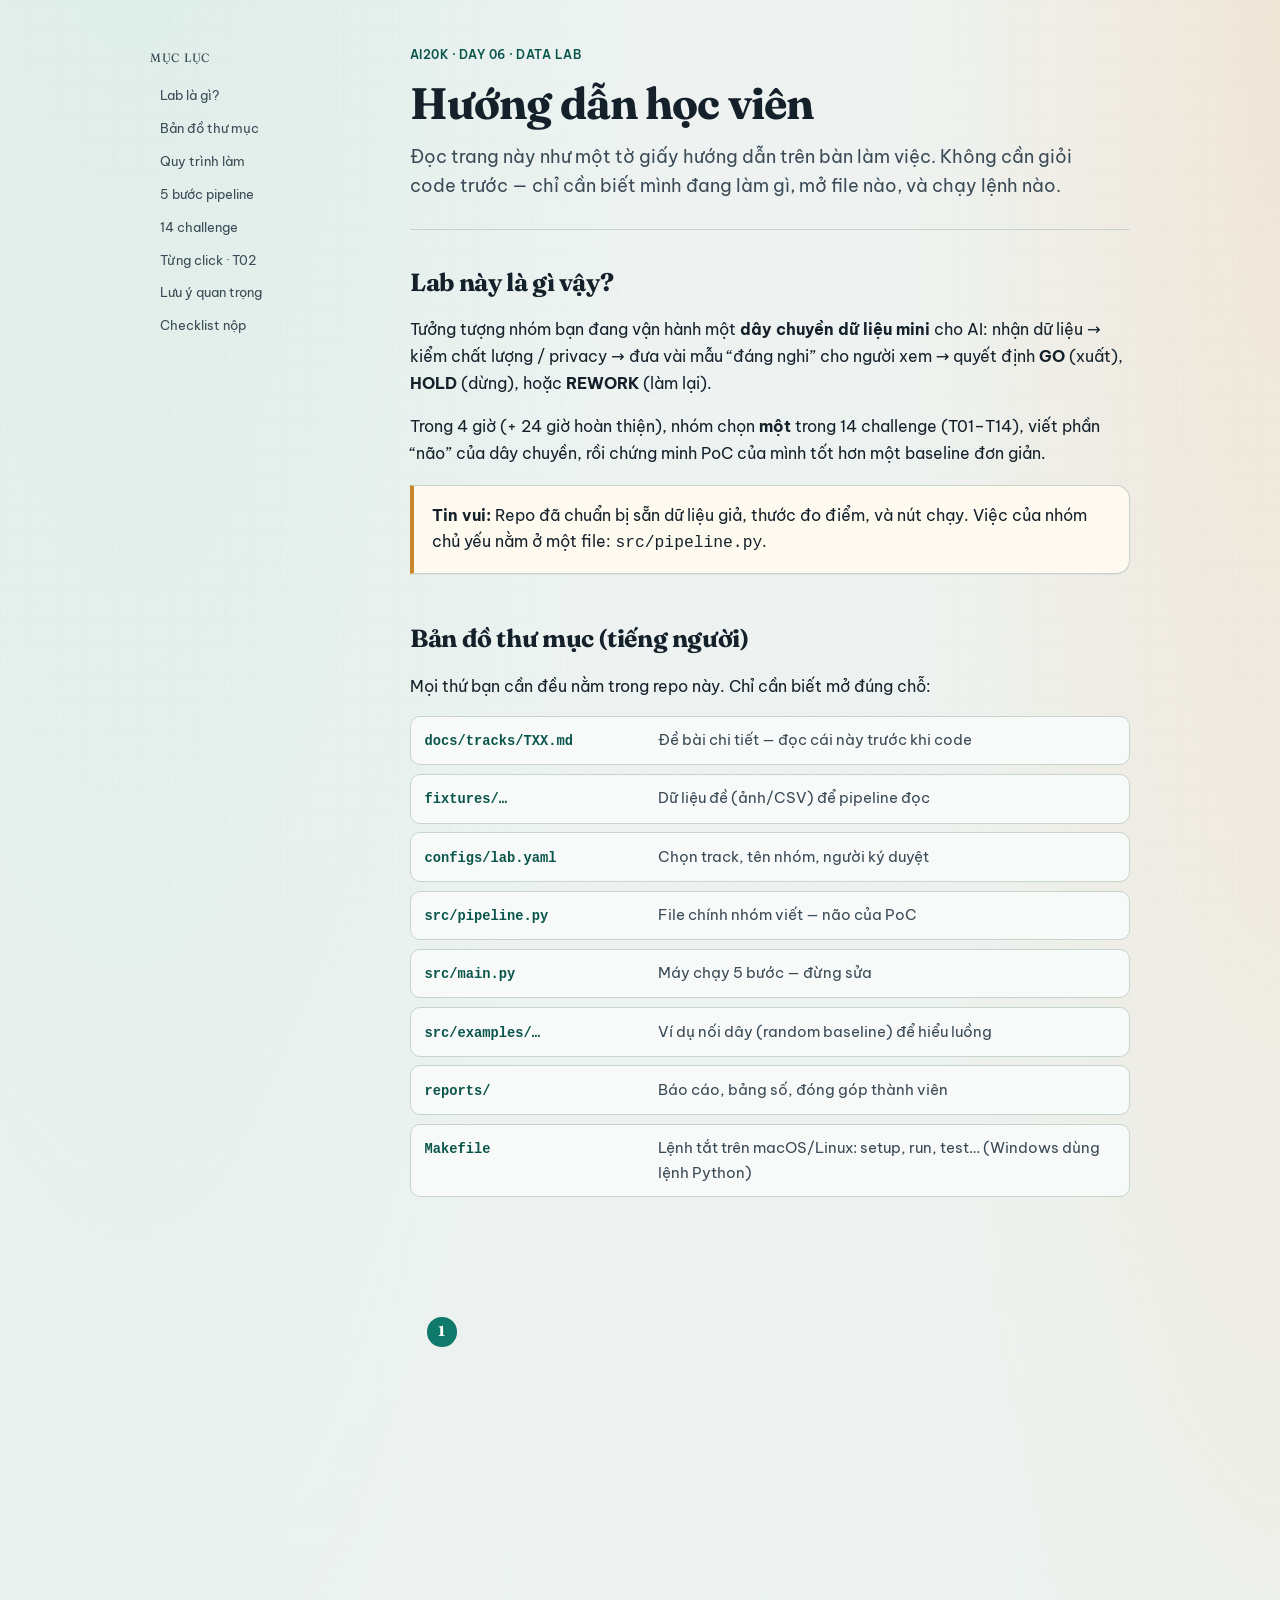
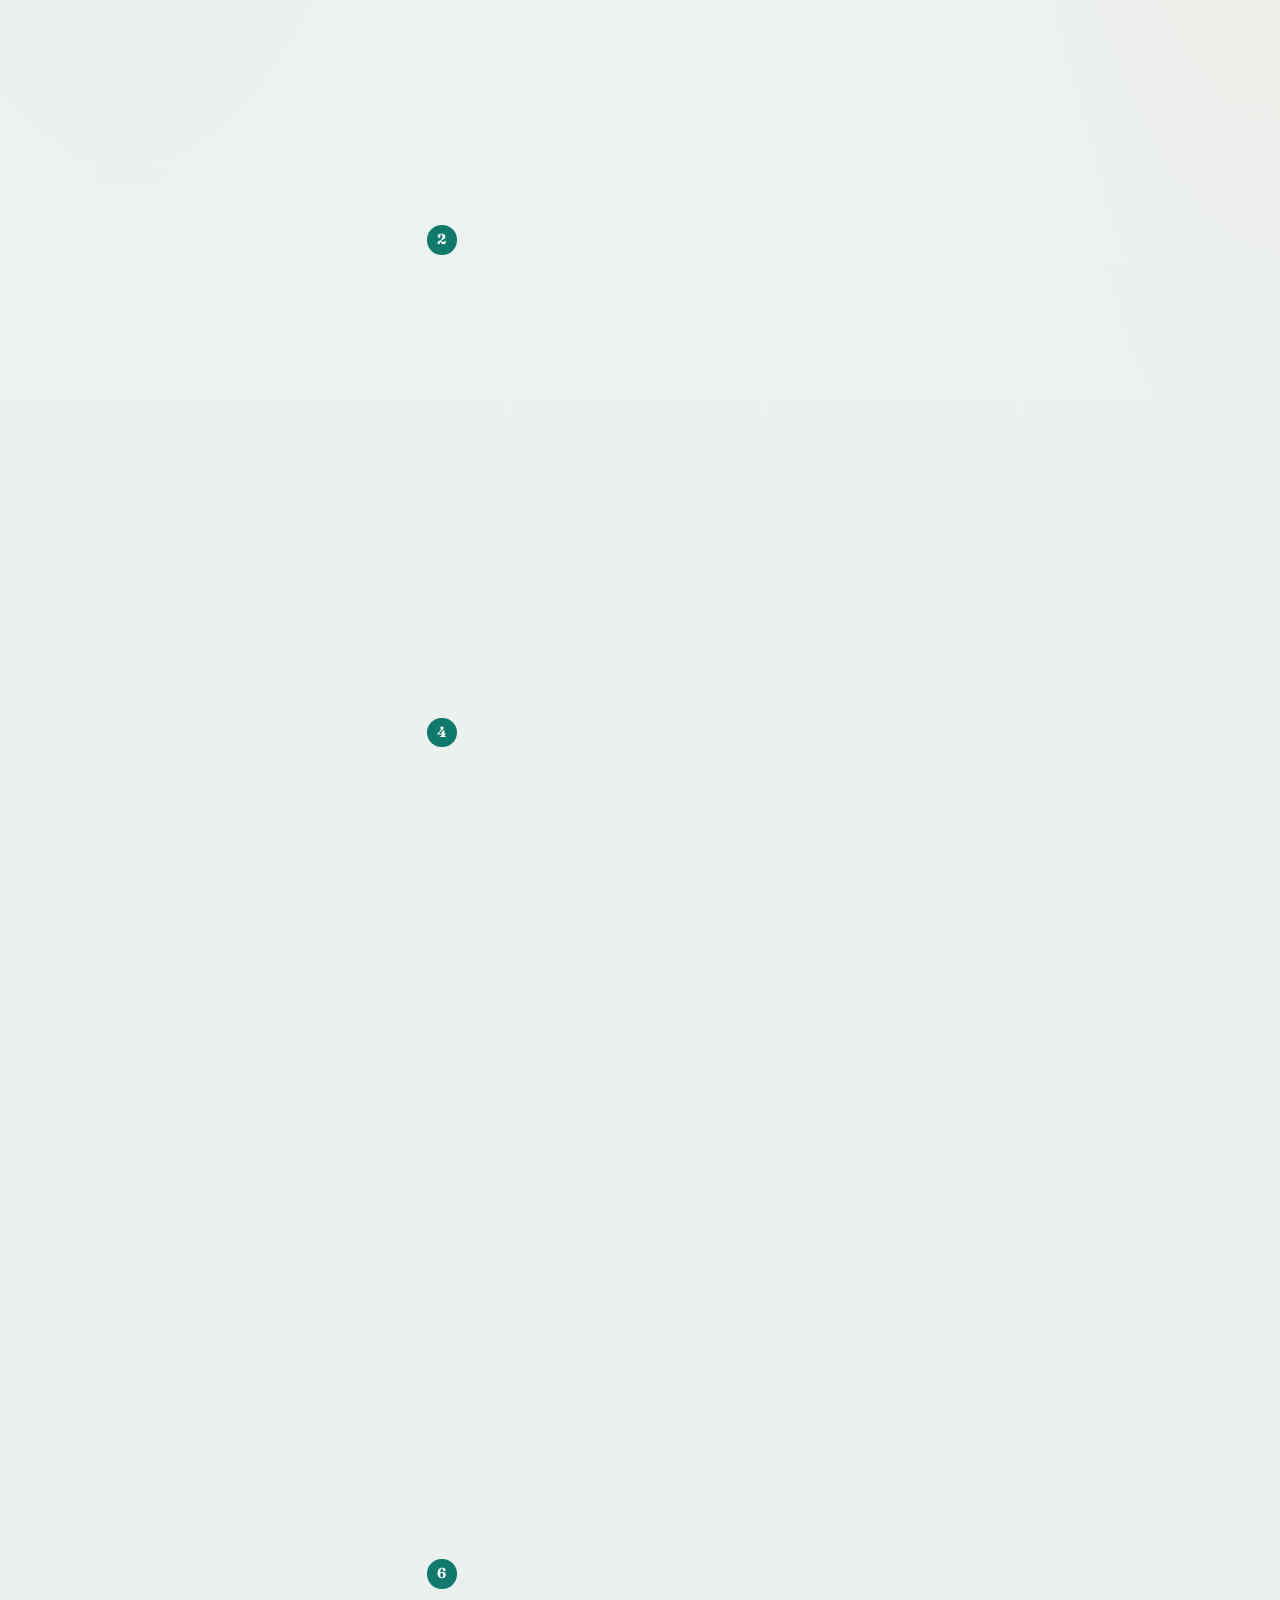
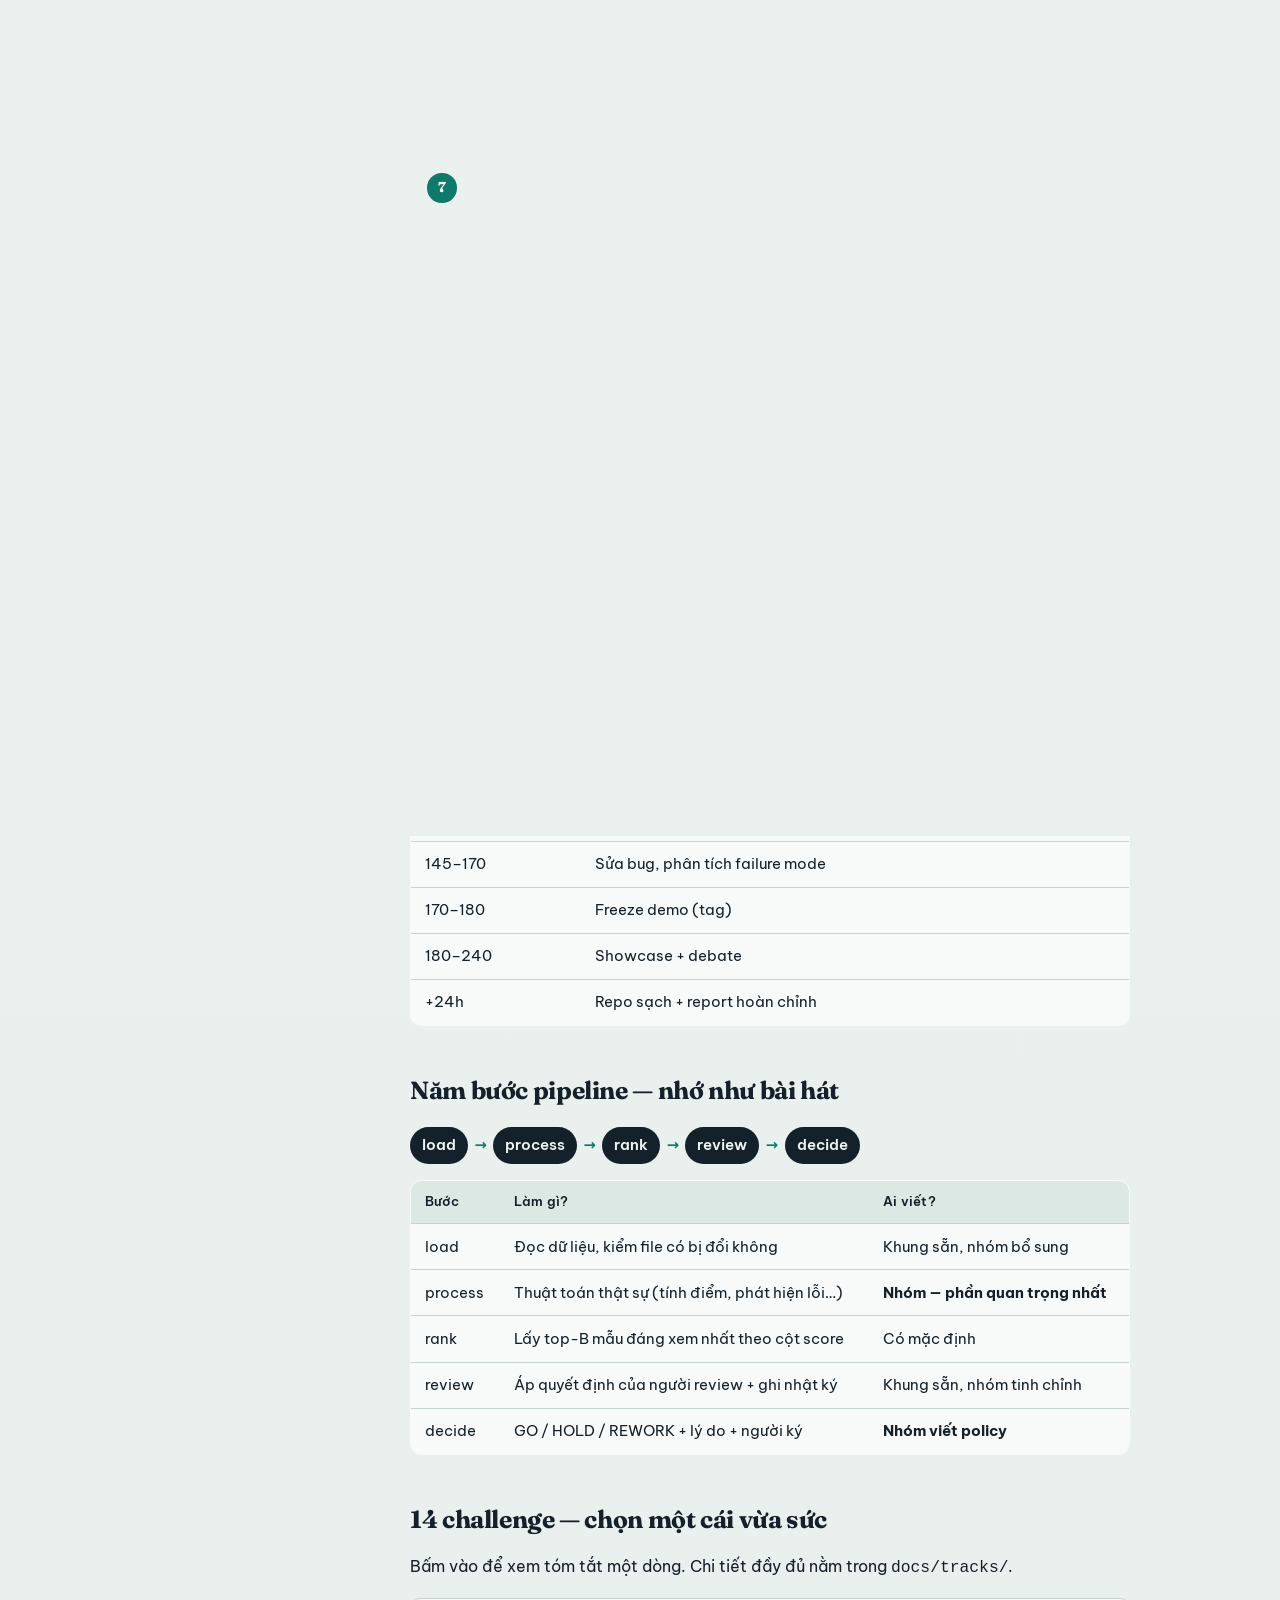
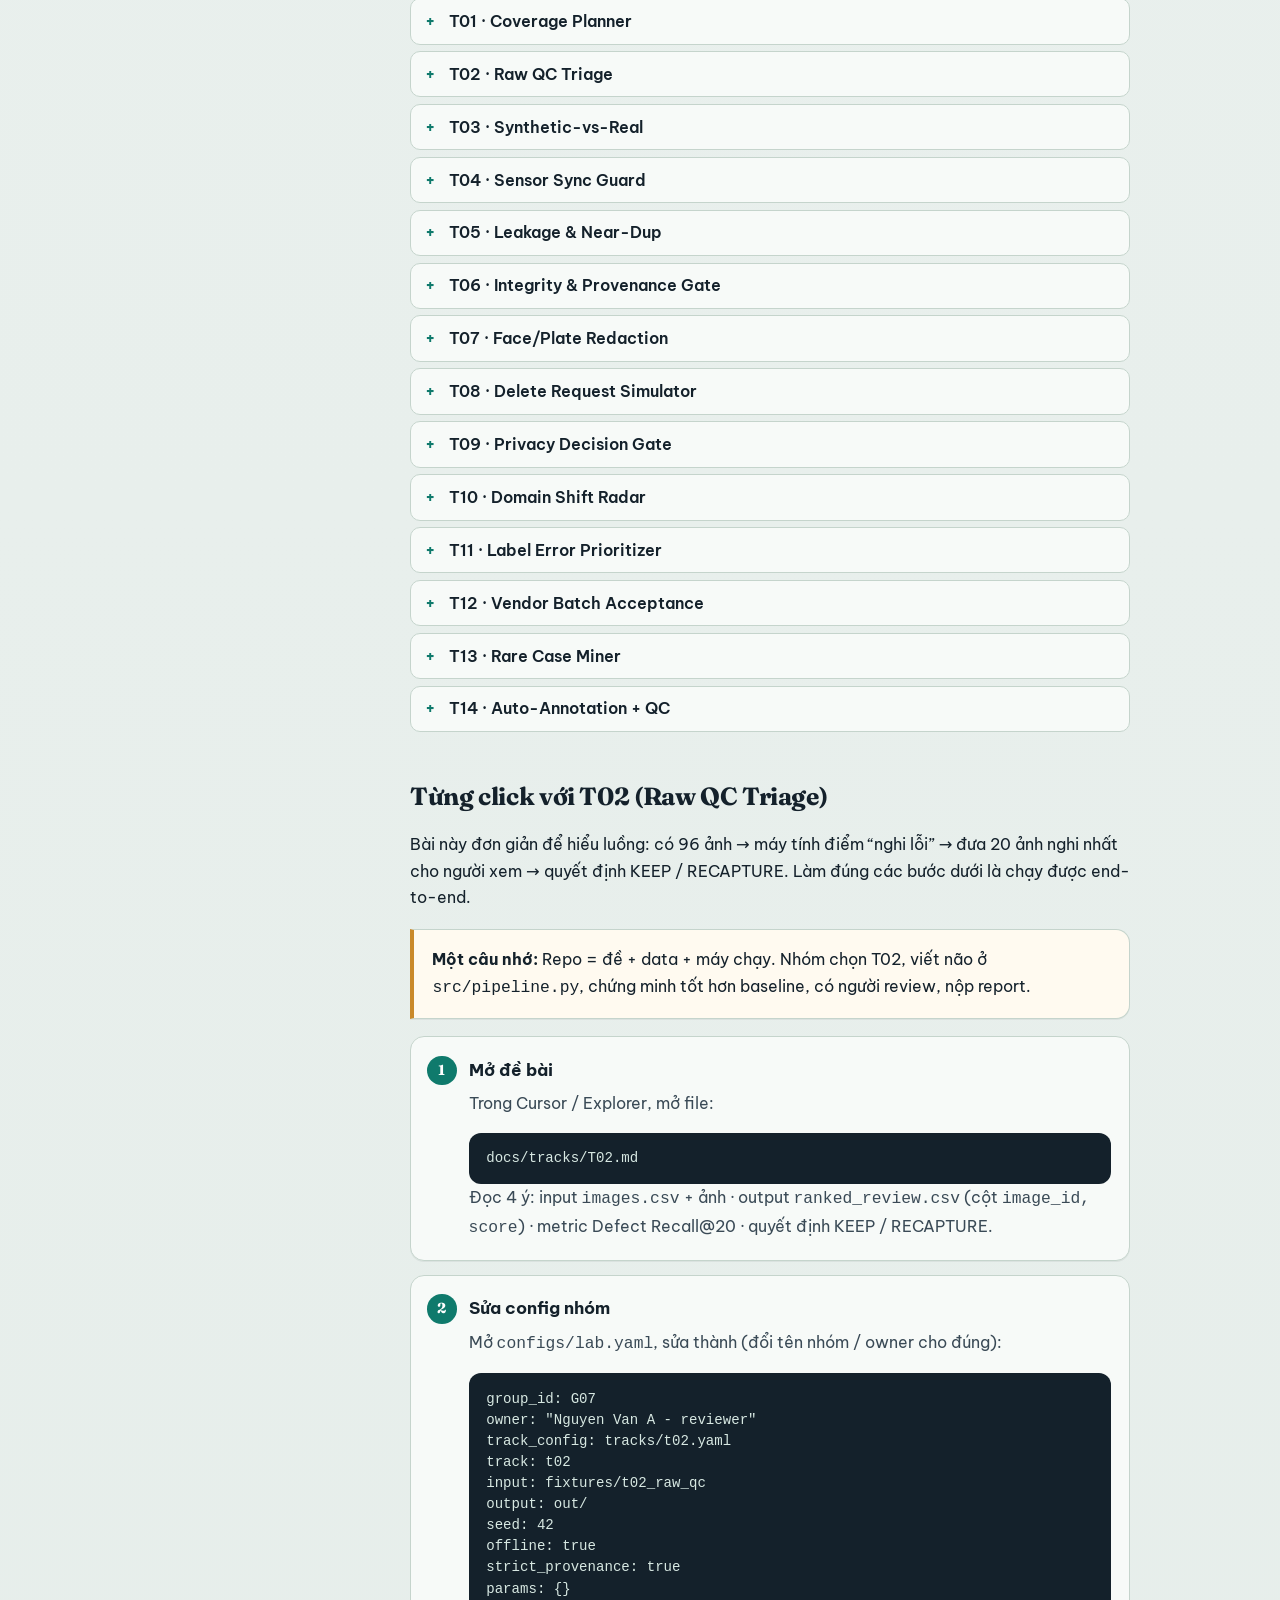
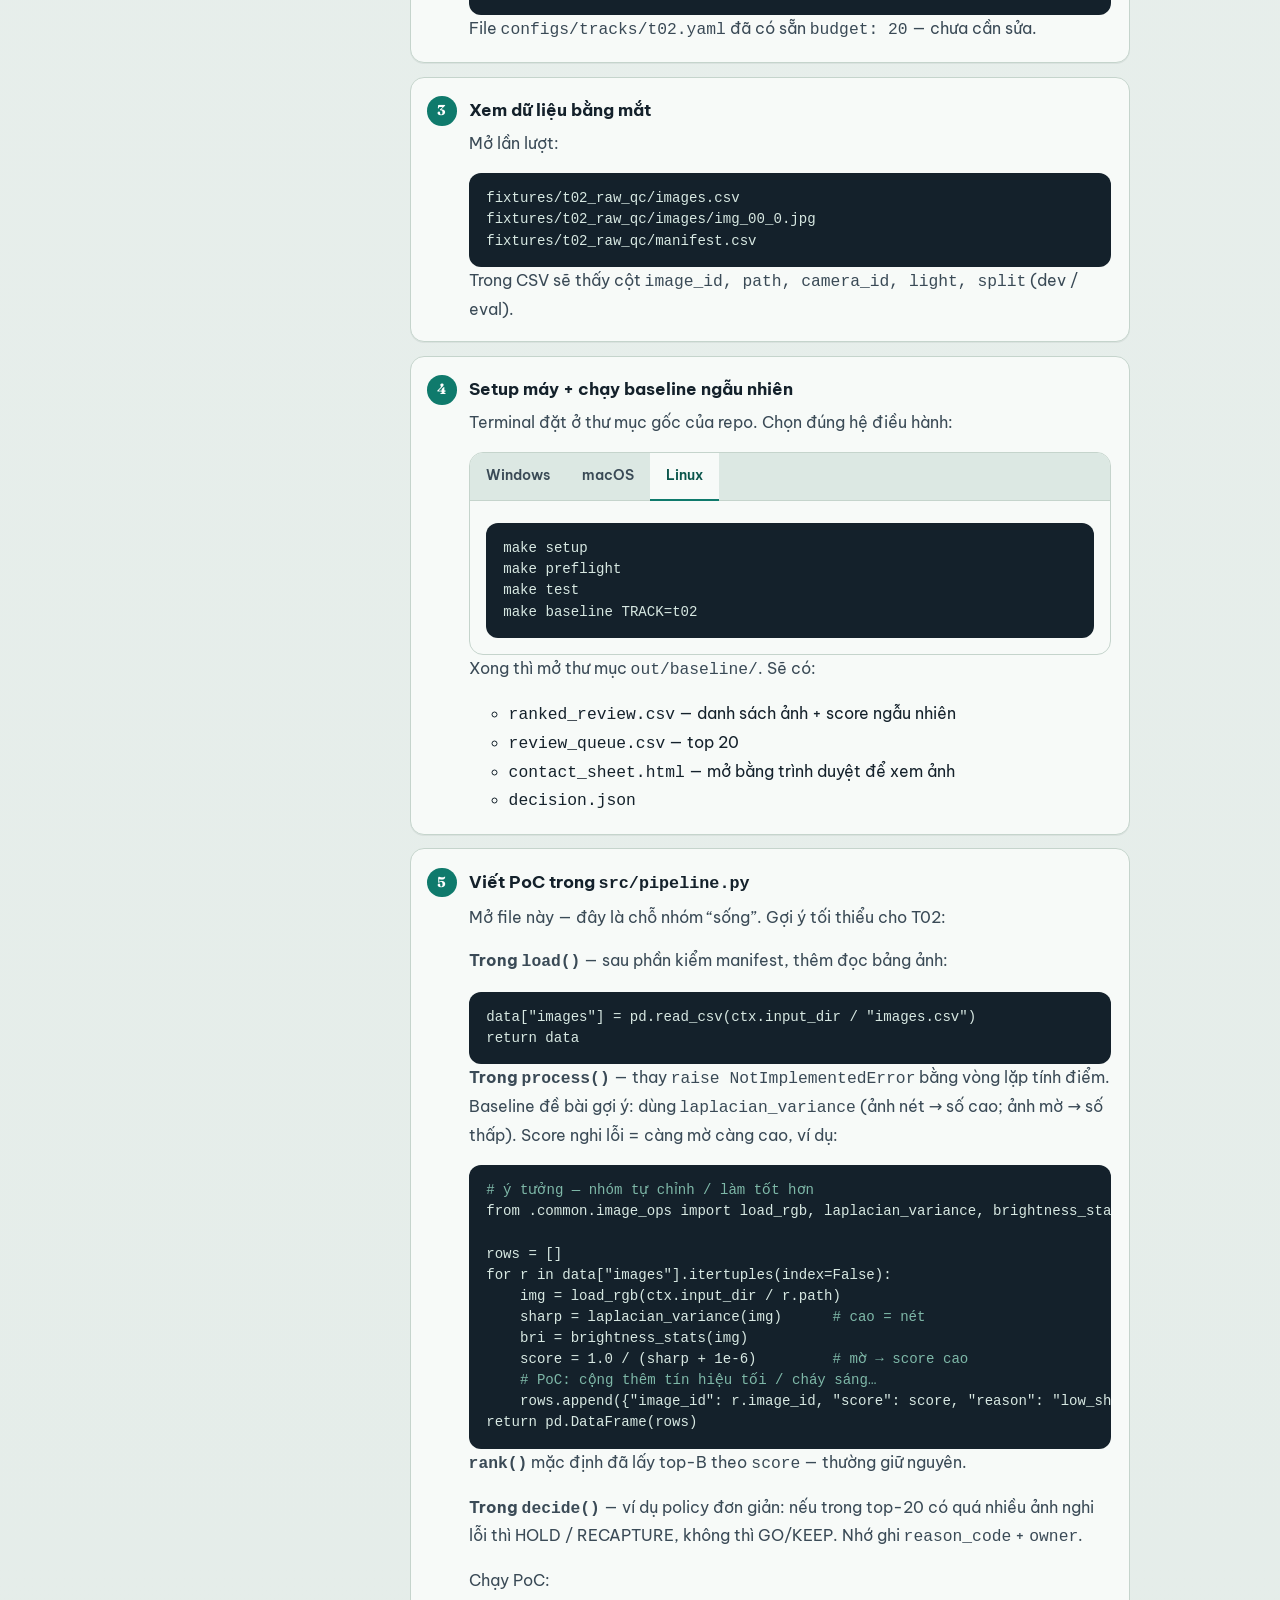
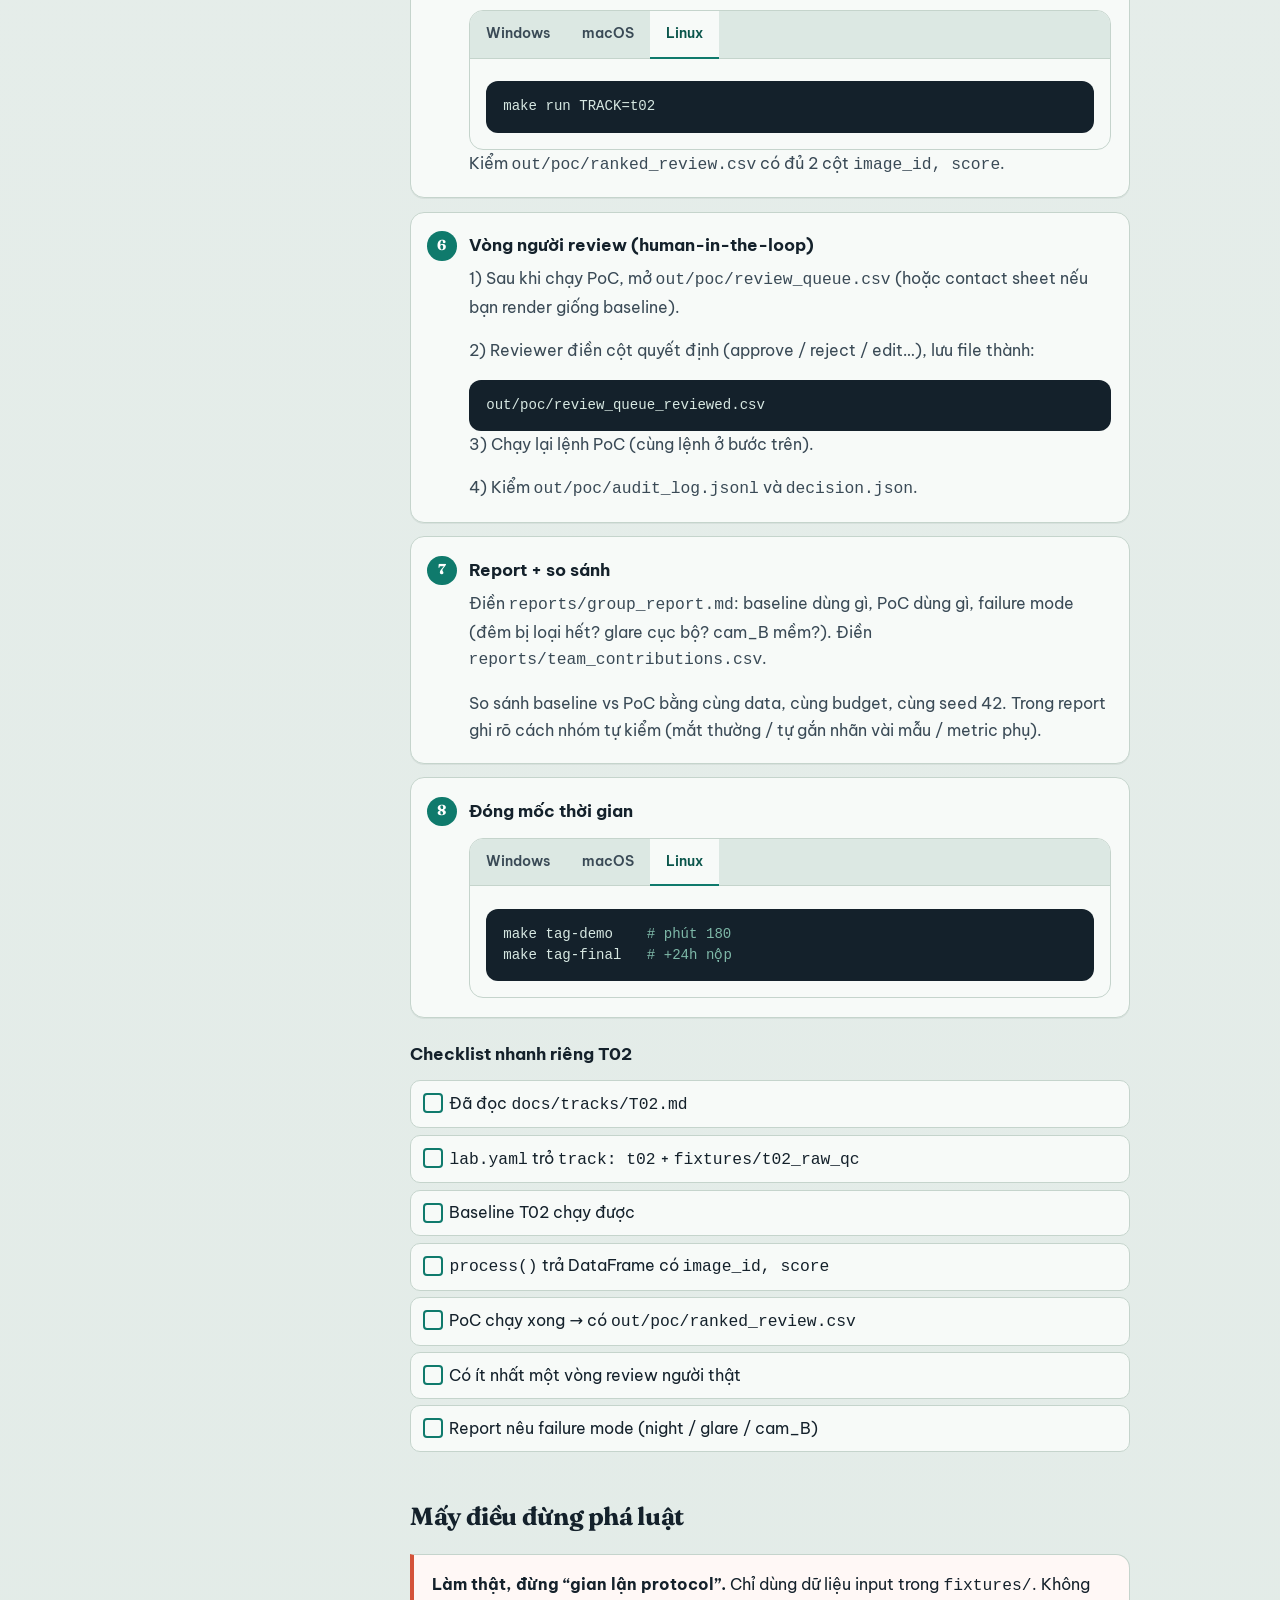
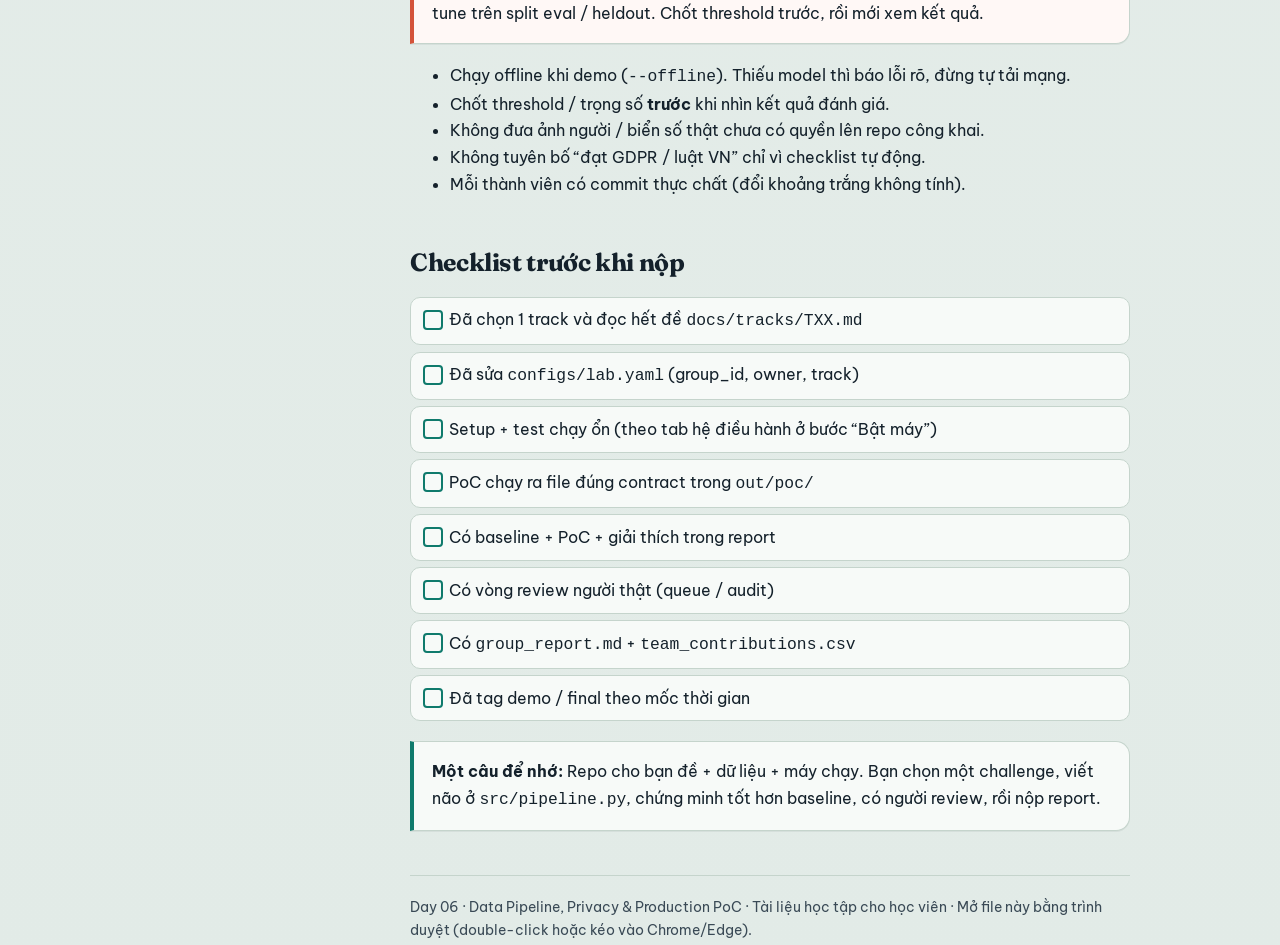
==== HUONG_DAN_HOC_VIEN.html @ 90630f71 "chore: initialize project workflow and documentation" ====
<!DOCTYPE html>
<html lang="vi">
<head>
  <meta charset="UTF-8" />
  <meta name="viewport" content="width=device-width, initial-scale=1" />
  <title>Day 06 · Hướng dẫn học viên — Data Lab</title>
  <link rel="preconnect" href="https://fonts.googleapis.com" />
  <link rel="preconnect" href="https://fonts.gstatic.com" crossorigin />
  <link href="https://fonts.googleapis.com/css2?family=Be+Vietnam+Pro:ital,wght@0,400;0,500;0,600;0,700;1,400&family=Fraunces:opsz,wght@9..144,500;9..144,700&display=swap" rel="stylesheet" />
  <style>
    :root {
      --ink: #14212b;
      --ink-soft: #3a4a56;
      --paper: #eef3f1;
      --paper-2: #e2ebe7;
      --panel: #f7faf8;
      --line: #c5d4cc;
      --teal: #0f7a6c;
      --teal-deep: #0a554b;
      --coral: #d4533a;
      --amber: #c9892a;
      --ok: #1f7a4c;
      --warn: #9a5b12;
      --shadow: 0 1px 0 rgba(20, 33, 43, 0.06);
      --radius: 14px;
      --max: 720px;
      --side: 220px;
    }

    * { box-sizing: border-box; }
    html { scroll-behavior: smooth; }
    body {
      margin: 0;
      color: var(--ink);
      background:
        radial-gradient(ellipse 80% 50% at 10% -10%, #d8ebe4 0%, transparent 55%),
        radial-gradient(ellipse 60% 40% at 100% 0%, #f0e6d8 0%, transparent 50%),
        linear-gradient(180deg, var(--paper) 0%, var(--paper-2) 100%);
      font-family: "Be Vietnam Pro", system-ui, sans-serif;
      font-size: 1.02rem;
      line-height: 1.65;
      min-height: 100vh;
    }

    body::before {
      content: "";
      position: fixed;
      inset: 0;
      pointer-events: none;
      opacity: 0.35;
      background-image:
        linear-gradient(rgba(20, 33, 43, 0.03) 1px, transparent 1px),
        linear-gradient(90deg, rgba(20, 33, 43, 0.03) 1px, transparent 1px);
      background-size: 28px 28px;
      z-index: 0;
    }

    .wrap {
      position: relative;
      z-index: 1;
      display: grid;
      grid-template-columns: var(--side) minmax(0, var(--max));
      gap: 2.5rem;
      max-width: 1100px;
      margin: 0 auto;
      padding: 2rem 1.25rem 4rem;
      justify-content: center;
    }

    nav.toc {
      position: sticky;
      top: 1.25rem;
      align-self: start;
      padding: 1rem 0;
      font-size: 0.82rem;
    }
    nav.toc .label {
      font-family: Fraunces, Georgia, serif;
      font-size: 0.75rem;
      letter-spacing: 0.06em;
      text-transform: uppercase;
      color: var(--ink-soft);
      margin-bottom: 0.75rem;
    }
    nav.toc a {
      display: block;
      color: var(--ink-soft);
      text-decoration: none;
      padding: 0.35rem 0.5rem;
      border-left: 2px solid transparent;
      border-radius: 0 6px 6px 0;
      transition: color 0.15s, border-color 0.15s, background 0.15s;
    }
    nav.toc a:hover,
    nav.toc a:focus-visible {
      color: var(--teal-deep);
      border-left-color: var(--teal);
      background: rgba(15, 122, 108, 0.08);
      outline: none;
    }

    main { min-width: 0; }

    .hero {
      padding: 0.5rem 0 1.75rem;
      border-bottom: 1px solid var(--line);
      margin-bottom: 2rem;
      animation: rise 0.7s ease both;
    }
    .eyebrow {
      display: inline-block;
      font-size: 0.78rem;
      font-weight: 600;
      letter-spacing: 0.04em;
      text-transform: uppercase;
      color: var(--teal-deep);
      margin-bottom: 0.75rem;
    }
    h1 {
      font-family: Fraunces, Georgia, serif;
      font-weight: 700;
      font-size: clamp(2rem, 5vw, 2.75rem);
      line-height: 1.15;
      letter-spacing: -0.02em;
      margin: 0 0 0.85rem;
      color: var(--ink);
    }
    .lede {
      font-size: 1.12rem;
      color: var(--ink-soft);
      max-width: 38em;
      margin: 0;
    }

    section {
      margin-bottom: 2.75rem;
      animation: rise 0.6s ease both;
    }
    section:nth-of-type(1) { animation-delay: 0.05s; }
    section:nth-of-type(2) { animation-delay: 0.1s; }
    section:nth-of-type(3) { animation-delay: 0.15s; }
    section:nth-of-type(4) { animation-delay: 0.2s; }
    section:nth-of-type(5) { animation-delay: 0.25s; }

    h2 {
      font-family: Fraunces, Georgia, serif;
      font-size: 1.55rem;
      font-weight: 700;
      letter-spacing: -0.015em;
      margin: 0 0 0.85rem;
      scroll-margin-top: 1.25rem;
    }
    h3 {
      font-size: 1.05rem;
      font-weight: 650;
      margin: 1.4rem 0 0.5rem;
      color: var(--ink);
    }
    p { margin: 0 0 1rem; }
    p:last-child { margin-bottom: 0; }

    .callout {
      background: var(--panel);
      border: 1px solid var(--line);
      border-left: 4px solid var(--teal);
      border-radius: 0 var(--radius) var(--radius) 0;
      padding: 1rem 1.15rem;
      margin: 1.1rem 0;
      box-shadow: var(--shadow);
    }
    .callout.warn {
      border-left-color: var(--coral);
      background: #fff8f6;
    }
    .callout.tip {
      border-left-color: var(--amber);
      background: #fffaf0;
    }
    .callout strong { color: var(--ink); }

    .map {
      display: grid;
      gap: 0.55rem;
      margin: 1rem 0;
    }
    .map-row {
      display: grid;
      grid-template-columns: minmax(7.5rem, 32%) 1fr;
      gap: 0.75rem;
      align-items: baseline;
      padding: 0.65rem 0.85rem;
      background: var(--panel);
      border: 1px solid var(--line);
      border-radius: 10px;
    }
    .map-row code {
      font-family: ui-monospace, "Cascadia Code", Consolas, monospace;
      font-size: 0.86rem;
      font-weight: 600;
      color: var(--teal-deep);
      word-break: break-all;
    }
    .map-row span { color: var(--ink-soft); font-size: 0.95rem; }

    .steps { counter-reset: step; list-style: none; padding: 0; margin: 1rem 0 0; }
    .steps > li {
      position: relative;
      padding: 1.15rem 1.15rem 1.15rem 3.6rem;
      margin-bottom: 0.85rem;
      background: var(--panel);
      border: 1px solid var(--line);
      border-radius: var(--radius);
      box-shadow: var(--shadow);
    }
    .steps > li::before {
      counter-increment: step;
      content: counter(step);
      position: absolute;
      left: 1rem;
      top: 1.15rem;
      width: 1.85rem;
      height: 1.85rem;
      border-radius: 50%;
      background: var(--teal);
      color: #fff;
      font-weight: 700;
      font-size: 0.9rem;
      display: grid;
      place-items: center;
      font-family: Fraunces, Georgia, serif;
    }
    .steps h3 { margin-top: 0; margin-bottom: 0.4rem; }
    .steps p { color: var(--ink-soft); }

    .pipe {
      display: flex;
      flex-wrap: wrap;
      gap: 0.4rem;
      align-items: center;
      margin: 1rem 0;
      font-weight: 600;
      font-size: 0.92rem;
    }
    .pipe span {
      background: var(--ink);
      color: #eef3f1;
      padding: 0.4rem 0.75rem;
      border-radius: 999px;
    }
    .pipe i {
      font-style: normal;
      color: var(--teal);
      font-weight: 700;
    }

    pre, .cmd {
      font-family: ui-monospace, "Cascadia Code", Consolas, monospace;
      font-size: 0.88rem;
      background: #14212b;
      color: #d7e8e2;
      padding: 0.95rem 1.1rem;
      border-radius: 12px;
      overflow-x: auto;
      margin: 0.75rem 0 0;
      line-height: 1.5;
    }
    .cmd + .cmd { margin-top: 0.5rem; }
    .cmd .c { color: #7eb8a8; }
    .cmd .h { color: #f0c27a; }

    .os-switch {
      margin: 0.85rem 0 0;
      border: 1px solid var(--line);
      border-radius: var(--radius);
      overflow: hidden;
      background: var(--panel);
    }
    .os-tabs {
      display: flex;
      flex-wrap: wrap;
      gap: 0;
      border-bottom: 1px solid var(--line);
      background: #dce8e3;
    }
    .os-tabs button {
      appearance: none;
      border: 0;
      background: transparent;
      font: inherit;
      font-size: 0.88rem;
      font-weight: 600;
      color: var(--ink-soft);
      padding: 0.7rem 1rem;
      cursor: pointer;
      border-bottom: 2px solid transparent;
      margin-bottom: -1px;
    }
    .os-tabs button:hover,
    .os-tabs button:focus-visible {
      color: var(--teal-deep);
      outline: none;
      background: rgba(15, 122, 108, 0.08);
    }
    .os-tabs button[aria-selected="true"] {
      color: var(--teal-deep);
      border-bottom-color: var(--teal);
      background: var(--panel);
    }
    .os-panel {
      display: none;
      padding: 0.85rem 1rem 1rem;
    }
    .os-panel.is-active { display: block; }
    .os-panel > p:first-child { margin-top: 0; }
    .os-panel .cmd { margin-top: 0.55rem; }

    table {
      width: 100%;
      border-collapse: collapse;
      font-size: 0.92rem;
      margin: 0.85rem 0 1rem;
      background: var(--panel);
      border: 1px solid var(--line);
      border-radius: 12px;
      overflow: hidden;
    }
    th, td {
      text-align: left;
      padding: 0.65rem 0.85rem;
      border-bottom: 1px solid var(--line);
      vertical-align: top;
    }
    th {
      background: #dce8e3;
      font-weight: 600;
      font-size: 0.82rem;
      letter-spacing: 0.02em;
    }
    tr:last-child td { border-bottom: none; }

    .tracks {
      display: grid;
      gap: 0.4rem;
      margin-top: 0.75rem;
    }
    details {
      background: var(--panel);
      border: 1px solid var(--line);
      border-radius: 10px;
      padding: 0.55rem 0.9rem;
    }
    details summary {
      cursor: pointer;
      font-weight: 600;
      list-style: none;
      display: flex;
      gap: 0.5rem;
      align-items: baseline;
    }
    details summary::-webkit-details-marker { display: none; }
    details summary::before {
      content: "+";
      color: var(--teal);
      font-weight: 700;
      width: 1rem;
    }
    details[open] summary::before { content: "–"; }
    details p {
      margin: 0.5rem 0 0.25rem;
      font-size: 0.92rem;
      color: var(--ink-soft);
    }

    .checklist {
      list-style: none;
      padding: 0;
      margin: 0.75rem 0 0;
    }
    .checklist li {
      position: relative;
      padding: 0.55rem 0.55rem 0.55rem 2.4rem;
      margin-bottom: 0.4rem;
      background: var(--panel);
      border: 1px solid var(--line);
      border-radius: 10px;
    }
    .checklist li::before {
      content: "";
      position: absolute;
      left: 0.75rem;
      top: 0.75rem;
      width: 1rem;
      height: 1rem;
      border: 2px solid var(--teal);
      border-radius: 4px;
    }

    .who {
      display: grid;
      grid-template-columns: 1fr 1fr;
      gap: 0.75rem;
      margin: 1rem 0;
    }
    .who div {
      padding: 1rem;
      border-radius: var(--radius);
      border: 1px solid var(--line);
      background: var(--panel);
    }
    .who h3 { margin: 0 0 0.4rem; font-size: 1rem; }
    .who .stu { border-top: 3px solid var(--teal); }
    .who .tea { border-top: 3px solid var(--coral); }
    .who ul { margin: 0.4rem 0 0; padding-left: 1.1rem; color: var(--ink-soft); font-size: 0.92rem; }

    footer {
      margin-top: 2rem;
      padding-top: 1.25rem;
      border-top: 1px solid var(--line);
      font-size: 0.88rem;
      color: var(--ink-soft);
    }

    @keyframes rise {
      from { opacity: 0; transform: translateY(10px); }
      to { opacity: 1; transform: none; }
    }

    @media (max-width: 860px) {
      .wrap {
        grid-template-columns: 1fr;
        gap: 0;
        padding-top: 1rem;
      }
      nav.toc {
        position: relative;
        top: 0;
        display: flex;
        flex-wrap: wrap;
        gap: 0.25rem 0.75rem;
        margin-bottom: 1.25rem;
        padding: 0.75rem 0;
        border-bottom: 1px solid var(--line);
      }
      nav.toc .label { width: 100%; margin-bottom: 0.25rem; }
      nav.toc a {
        border-left: none;
        padding: 0.25rem 0;
        white-space: nowrap;
      }
      .map-row { grid-template-columns: 1fr; gap: 0.2rem; }
      .who { grid-template-columns: 1fr; }
      .steps > li { padding-left: 3.4rem; }
    }

    @media (prefers-reduced-motion: reduce) {
      html { scroll-behavior: auto; }
      .hero, section { animation: none; }
    }
  </style>
</head>
<body>
  <div class="wrap">
    <nav class="toc" aria-label="Mục lục">
      <div class="label">Mục lục</div>
      <a href="#lab-la-gi">Lab là gì?</a>
      <a href="#ban-do">Bản đồ thư mục</a>
      <a href="#quy-trinh">Quy trình làm</a>
      <a href="#pipeline">5 bước pipeline</a>
      <a href="#tracks">14 challenge</a>
      <a href="#t02">Từng click · T02</a>
      <a href="#luu-y">Lưu ý quan trọng</a>
      <a href="#checklist">Checklist nộp</a>
    </nav>

    <main>
      <header class="hero">
        <div class="eyebrow">AI20K · Day 06 · Data Lab</div>
        <h1>Hướng dẫn học viên</h1>
        <p class="lede">
          Đọc trang này như một tờ giấy hướng dẫn trên bàn làm việc.
          Không cần giỏi code trước — chỉ cần biết mình đang làm gì, mở file nào, và chạy lệnh nào.
        </p>
      </header>

      <section id="lab-la-gi">
        <h2>Lab này là gì vậy?</h2>
        <p>
          Tưởng tượng nhóm bạn đang vận hành một <strong>dây chuyền dữ liệu mini</strong> cho AI:
          nhận dữ liệu → kiểm chất lượng / privacy → đưa vài mẫu “đáng nghi” cho người xem → quyết định
          <strong>GO</strong> (xuất), <strong>HOLD</strong> (dừng), hoặc <strong>REWORK</strong> (làm lại).
        </p>
        <p>
          Trong 4 giờ (+ 24 giờ hoàn thiện), nhóm chọn <strong>một</strong> trong 14 challenge (T01–T14),
          viết phần “não” của dây chuyền, rồi chứng minh PoC của mình tốt hơn một baseline đơn giản.
        </p>
        <div class="callout tip">
          <strong>Tin vui:</strong> Repo đã chuẩn bị sẵn dữ liệu giả, thước đo điểm, và nút chạy.
          Việc của nhóm chủ yếu nằm ở một file: <code>src/pipeline.py</code>.
        </div>
      </section>

      <section id="ban-do">
        <h2>Bản đồ thư mục (tiếng người)</h2>
        <p>Mọi thứ bạn cần đều nằm trong repo này. Chỉ cần biết mở đúng chỗ:</p>
        <div class="map">
          <div class="map-row"><code>docs/tracks/TXX.md</code><span>Đề bài chi tiết — đọc cái này trước khi code</span></div>
          <div class="map-row"><code>fixtures/…</code><span>Dữ liệu đề (ảnh/CSV) để pipeline đọc</span></div>
          <div class="map-row"><code>configs/lab.yaml</code><span>Chọn track, tên nhóm, người ký duyệt</span></div>
          <div class="map-row"><code>src/pipeline.py</code><span>File chính nhóm viết — não của PoC</span></div>
          <div class="map-row"><code>src/main.py</code><span>Máy chạy 5 bước — đừng sửa</span></div>
          <div class="map-row"><code>src/examples/…</code><span>Ví dụ nối dây (random baseline) để hiểu luồng</span></div>
          <div class="map-row"><code>reports/</code><span>Báo cáo, bảng số, đóng góp thành viên</span></div>
          <div class="map-row"><code>Makefile</code><span>Lệnh tắt trên macOS/Linux: setup, run, test… (Windows dùng lệnh Python)</span></div>
        </div>
      </section>

      <section id="quy-trinh">
        <h2>Quy trình làm bài — làm lần lượt</h2>
        <ol class="steps">
          <li>
            <h3>Bật máy (≈ 5 phút)</h3>
            <p>Mở terminal trong thư mục gốc của repo. Chọn đúng hệ điều hành:</p>
            <div class="os-switch" data-os-switch>
              <div class="os-tabs" role="tablist" aria-label="Hệ điều hành">
                <button type="button" role="tab" aria-selected="true" data-os="windows">Windows</button>
                <button type="button" role="tab" aria-selected="false" data-os="mac">macOS</button>
                <button type="button" role="tab" aria-selected="false" data-os="linux">Linux</button>
              </div>
              <div class="os-panel is-active" role="tabpanel" data-os-panel="windows">
                <p>PowerShell thường <strong>không có</strong> <code>make</code> — dùng Python trực tiếp (cần lệnh <code>python</code> chạy được):</p>
                <pre class="cmd"><span class="c"># tạo môi trường + cài thư viện</span>
python -m venv .venv
.\.venv\Scripts\python.exe -m pip install --upgrade pip
.\.venv\Scripts\python.exe -m pip install -r requirements.txt

<span class="c"># kiểm tra máy sẵn sàng</span>
.\.venv\Scripts\python.exe -m tools.preflight

<span class="c"># test sẵn phải 0 failed</span>
.\.venv\Scripts\python.exe -m pytest -q</pre>
              </div>
              <div class="os-panel" role="tabpanel" data-os-panel="mac" hidden>
                <p>Terminal · cần <code>make</code> (thường đi kèm Xcode CLT: <code>xcode-select --install</code>) và Python 3:</p>
                <pre class="cmd"><span class="c"># tạo môi trường + cài thư viện</span>
make setup

<span class="c"># kiểm tra máy sẵn sàng</span>
make preflight

<span class="c"># test sẵn phải 0 failed</span>
make test</pre>
              </div>
              <div class="os-panel" role="tabpanel" data-os-panel="linux" hidden>
                <p>Terminal · cần <code>make</code> + Python 3 (ví dụ Ubuntu: <code>sudo apt install make python3 python3-venv python3-pip</code>):</p>
                <pre class="cmd"><span class="c"># tạo môi trường + cài thư viện</span>
make setup

<span class="c"># kiểm tra máy sẵn sàng</span>
make preflight

<span class="c"># test sẵn phải 0 failed</span>
make test</pre>
              </div>
            </div>
            <p>Lỗi ở bước này → hỏi TA trước, chưa vội viết thuật toán.</p>
          </li>
          <li>
            <h3>Chọn challenge + sửa config</h3>
            <p>Nhóm thống nhất một track (ví dụ T02). Mở đề <code>docs/tracks/T02.md</code>, rồi sửa <code>configs/lab.yaml</code>:</p>
            <pre class="cmd">group_id: G07
owner: "Nguyen Van A - reviewer"
track: t02
track_config: tracks/t02.yaml
input: fixtures/t02_raw_qc</pre>
            <p>Trong đề, chỉ cần nắm: input là gì → output file/cột gì → metric chấm thế nào → quyết định GO/HOLD nghĩa là gì.</p>
          </li>
          <li>
            <h3>Xem dữ liệu bằng mắt</h3>
            <p>Mở <code>fixtures/&lt;track&gt;/</code>. Có <code>manifest.csv</code> (danh sách file + hash) và dữ liệu input để làm bài.</p>
          </li>
          <li>
            <h3>Chạy thử baseline để “bật đèn”</h3>
            <div class="os-switch" data-os-switch>
              <div class="os-tabs" role="tablist" aria-label="Hệ điều hành — baseline">
                <button type="button" role="tab" aria-selected="true" data-os="windows">Windows</button>
                <button type="button" role="tab" aria-selected="false" data-os="mac">macOS</button>
                <button type="button" role="tab" aria-selected="false" data-os="linux">Linux</button>
              </div>
              <div class="os-panel is-active" role="tabpanel" data-os-panel="windows">
                <pre class="cmd">.\.venv\Scripts\python.exe -m src.main --track t02 --pipeline src.examples.random_baseline --output out/baseline --run-name baseline --offline --seed 42</pre>
              </div>
              <div class="os-panel" role="tabpanel" data-os-panel="mac" hidden>
                <pre class="cmd">make baseline TRACK=t02</pre>
              </div>
              <div class="os-panel" role="tabpanel" data-os-panel="linux" hidden>
                <pre class="cmd">make baseline TRACK=t02</pre>
              </div>
            </div>
            <p>Lệnh này chạy ví dụ nối dây (không phải lời giải thật). Mục tiêu: thấy output trong <code>out/baseline/</code> và hiểu luồng chạy.</p>
            <div class="callout tip">
              <strong>Cách tự kiểm khi làm bài:</strong> mở CSV / contact sheet bằng mắt, hoặc tự gắn nhãn vài mẫu rồi so với output của nhóm.
              Điểm chính thức sẽ được chấm sau — lúc làm bài cứ tập trung chạy được pipeline và giải thích trong report.
            </div>
          </li>
          <li>
            <h3>Viết PoC trong <code>pipeline.py</code></h3>
            <p>Đây là phần chính. Viết thuật toán ở <code>process()</code>, chính sách quyết định ở <code>decide()</code>, rồi:</p>
            <div class="os-switch" data-os-switch>
              <div class="os-tabs" role="tablist" aria-label="Hệ điều hành — run">
                <button type="button" role="tab" aria-selected="true" data-os="windows">Windows</button>
                <button type="button" role="tab" aria-selected="false" data-os="mac">macOS</button>
                <button type="button" role="tab" aria-selected="false" data-os="linux">Linux</button>
              </div>
              <div class="os-panel is-active" role="tabpanel" data-os-panel="windows">
                <pre class="cmd">.\.venv\Scripts\python.exe -m src.main --config configs/lab.yaml --track t02 --output out/poc --run-name poc --offline --seed 42</pre>
              </div>
              <div class="os-panel" role="tabpanel" data-os-panel="mac" hidden>
                <pre class="cmd">make run TRACK=t02</pre>
              </div>
              <div class="os-panel" role="tabpanel" data-os-panel="linux" hidden>
                <pre class="cmd">make run TRACK=t02</pre>
              </div>
            </div>
            <p>Exit <strong>0</strong> = chạy xong · <strong>3</strong> = chưa implement <code>process()</code> · các mã lỗi khác xem thông báo trên terminal.</p>
            <p>Kết quả nằm ở <code>out/poc/</code>.</p>
          </li>
          <li>
            <h3>Cho người review vài mẫu “đáng nghi”</h3>
            <p>Sau khi chạy PoC sẽ có <code>review_queue.csv</code> (top-B). Reviewer điền quyết định (approve / reject / edit…), lưu thành <code>review_queue_reviewed.csv</code>, chạy lại lệnh PoC. Hệ thống ghi audit log.</p>
            <p>Ý tưởng đơn giản: AI đề xuất, người kiểm chỗ rủi ro cao.</p>
          </li>
          <li>
            <h3>So sánh baseline vs PoC + viết report</h3>
            <p>Chạy hai lần trong cùng điều kiện (cùng data, budget, seed 42). Điền <code>reports/group_report.md</code> và <code>reports/team_contributions.csv</code>. Mỗi người nên có ít nhất một commit thật.</p>
            <div class="os-switch" data-os-switch>
              <div class="os-tabs" role="tablist" aria-label="Hệ điều hành — tag">
                <button type="button" role="tab" aria-selected="true" data-os="windows">Windows</button>
                <button type="button" role="tab" aria-selected="false" data-os="mac">macOS</button>
                <button type="button" role="tab" aria-selected="false" data-os="linux">Linux</button>
              </div>
              <div class="os-panel is-active" role="tabpanel" data-os-panel="windows">
                <pre class="cmd"><span class="c"># phút 180 — đóng băng demo</span>
git tag -a demo-180m -m "Demo freeze at minute 180"

<span class="c"># +24h — nộp cuối</span>
git tag -a final-24h -m "Final submission"</pre>
              </div>
              <div class="os-panel" role="tabpanel" data-os-panel="mac" hidden>
                <pre class="cmd"><span class="c"># phút 180 — đóng băng demo</span>
make tag-demo

<span class="c"># +24h — nộp cuối</span>
make tag-final</pre>
              </div>
              <div class="os-panel" role="tabpanel" data-os-panel="linux" hidden>
                <pre class="cmd"><span class="c"># phút 180 — đóng băng demo</span>
make tag-demo

<span class="c"># +24h — nộp cuối</span>
make tag-final</pre>
              </div>
            </div>
          </li>
        </ol>

        <h3>Timeline gợi ý (240 phút)</h3>
        <table>
          <thead>
            <tr><th>Phút</th><th>Việc nên làm</th></tr>
          </thead>
          <tbody>
            <tr><td>0–10</td><td>Chọn track, sửa lab.yaml, commit đầu</td></tr>
            <tr><td>10–30</td><td>Đọc đề, chốt metric trong report</td></tr>
            <tr><td>30–50</td><td>Baseline chạy được + vài case lỗi</td></tr>
            <tr><td>50–145</td><td>Viết process + review + decide</td></tr>
            <tr><td>145–170</td><td>Sửa bug, phân tích failure mode</td></tr>
            <tr><td>170–180</td><td>Freeze demo (tag)</td></tr>
            <tr><td>180–240</td><td>Showcase + debate</td></tr>
            <tr><td>+24h</td><td>Repo sạch + report hoàn chỉnh</td></tr>
          </tbody>
        </table>
      </section>

      <section id="pipeline">
        <h2>Năm bước pipeline — nhớ như bài hát</h2>
        <div class="pipe" aria-label="Luồng pipeline">
          <span>load</span><i>→</i>
          <span>process</span><i>→</i>
          <span>rank</span><i>→</i>
          <span>review</span><i>→</i>
          <span>decide</span>
        </div>
        <table>
          <thead>
            <tr><th>Bước</th><th>Làm gì?</th><th>Ai viết?</th></tr>
          </thead>
          <tbody>
            <tr><td>load</td><td>Đọc dữ liệu, kiểm file có bị đổi không</td><td>Khung sẵn, nhóm bổ sung</td></tr>
            <tr><td>process</td><td>Thuật toán thật sự (tính điểm, phát hiện lỗi…)</td><td><strong>Nhóm — phần quan trọng nhất</strong></td></tr>
            <tr><td>rank</td><td>Lấy top-B mẫu đáng xem nhất theo cột score</td><td>Có mặc định</td></tr>
            <tr><td>review</td><td>Áp quyết định của người review + ghi nhật ký</td><td>Khung sẵn, nhóm tinh chỉnh</td></tr>
            <tr><td>decide</td><td>GO / HOLD / REWORK + lý do + người ký</td><td><strong>Nhóm viết policy</strong></td></tr>
          </tbody>
        </table>
      </section>

      <section id="tracks">
        <h2>14 challenge — chọn một cái vừa sức</h2>
        <p>Bấm vào để xem tóm tắt một dòng. Chi tiết đầy đủ nằm trong <code>docs/tracks/</code>.</p>
        <div class="tracks">
          <details><summary>T01 · Coverage Planner</summary><p>Chọn clip để phủ đủ các ô coverage mục tiêu.</p></details>
          <details><summary>T02 · Raw QC Triage</summary><p>Xếp hạng ảnh nghi lỗi (mờ, lóa, tối…) để người review tìm được nhiều lỗi nhất.</p></details>
          <details><summary>T03 · Synthetic-vs-Real</summary><p>Kiểm transform dữ liệu synthetic so với thật.</p></details>
          <details><summary>T04 · Sensor Sync Guard</summary><p>Ghép cặp sensor đúng thời gian (trong ngưỡng ms).</p></details>
          <details><summary>T05 · Leakage &amp; Near-Dup</summary><p>Tìm ảnh gần trùng / rò rỉ giữa các split.</p></details>
          <details><summary>T06 · Integrity &amp; Provenance Gate</summary><p>Cổng xuất bản: phát hiện lỗi “âm thầm” trước khi release.</p></details>
          <details><summary>T07 · Face/Plate Redaction</summary><p>Che mặt / biển số; đừng che quá tay.</p></details>
          <details><summary>T08 · Delete Request Simulator</summary><p>Mô phỏng yêu cầu xóa dữ liệu — xóa đủ, không xóa nhầm.</p></details>
          <details><summary>T09 · Privacy Decision Gate</summary><p>Quyết định privacy GO/HOLD cho từng case nhạy cảm.</p></details>
          <details><summary>T10 · Domain Shift Radar</summary><p>Đo mức “dữ liệu lệch domain” có liên quan tới tụt hiệu năng không.</p></details>
          <details><summary>T11 · Label Error Prioritizer</summary><p>Ưu tiên mẫu nghi nhãn sai để người review sửa.</p></details>
          <details><summary>T12 · Vendor Batch Acceptance</summary><p>Nhận / từ chối batch từ vendor theo chất lượng.</p></details>
          <details><summary>T13 · Rare Case Miner</summary><p>Đào các case hiếm để tăng coverage rủi ro.</p></details>
          <details><summary>T14 · Auto-Annotation + QC</summary><p>Tự gắn nhãn + kiểm chất lượng detection.</p></details>
        </div>
      </section>

      <section id="t02">
        <h2>Từng click với T02 (Raw QC Triage)</h2>
        <p>
          Bài này đơn giản để hiểu luồng: có 96 ảnh → máy tính điểm “nghi lỗi” → đưa 20 ảnh nghi nhất cho người xem → quyết định KEEP / RECAPTURE.
          Làm đúng các bước dưới là chạy được end-to-end.
        </p>

        <div class="callout tip">
          <strong>Một câu nhớ:</strong> Repo = đề + data + máy chạy.
          Nhóm chọn T02, viết não ở <code>src/pipeline.py</code>, chứng minh tốt hơn baseline, có người review, nộp report.
        </div>

        <ol class="steps">
          <li>
            <h3>Mở đề bài</h3>
            <p>Trong Cursor / Explorer, mở file:</p>
            <pre class="cmd">docs/tracks/T02.md</pre>
            <p>Đọc 4 ý: input <code>images.csv</code> + ảnh · output <code>ranked_review.csv</code> (cột <code>image_id, score</code>) · metric Defect Recall@20 · quyết định KEEP / RECAPTURE.</p>
          </li>
          <li>
            <h3>Sửa config nhóm</h3>
            <p>Mở <code>configs/lab.yaml</code>, sửa thành (đổi tên nhóm / owner cho đúng):</p>
            <pre class="cmd">group_id: G07
owner: "Nguyen Van A - reviewer"
track_config: tracks/t02.yaml
track: t02
input: fixtures/t02_raw_qc
output: out/
seed: 42
offline: true
strict_provenance: true
params: {}</pre>
            <p>File <code>configs/tracks/t02.yaml</code> đã có sẵn <code>budget: 20</code> — chưa cần sửa.</p>
          </li>
          <li>
            <h3>Xem dữ liệu bằng mắt</h3>
            <p>Mở lần lượt:</p>
            <pre class="cmd">fixtures/t02_raw_qc/images.csv
fixtures/t02_raw_qc/images/img_00_0.jpg
fixtures/t02_raw_qc/manifest.csv</pre>
            <p>Trong CSV sẽ thấy cột <code>image_id, path, camera_id, light, split</code> (dev / eval).</p>
          </li>
          <li>
            <h3>Setup máy + chạy baseline ngẫu nhiên</h3>
            <p>Terminal đặt ở thư mục gốc của repo. Chọn đúng hệ điều hành:</p>
            <div class="os-switch" data-os-switch>
              <div class="os-tabs" role="tablist" aria-label="Hệ điều hành — setup T02">
                <button type="button" role="tab" aria-selected="true" data-os="windows">Windows</button>
                <button type="button" role="tab" aria-selected="false" data-os="mac">macOS</button>
                <button type="button" role="tab" aria-selected="false" data-os="linux">Linux</button>
              </div>
              <div class="os-panel is-active" role="tabpanel" data-os-panel="windows">
                <pre class="cmd">python -m venv .venv
.\.venv\Scripts\python.exe -m pip install --upgrade pip
.\.venv\Scripts\python.exe -m pip install -r requirements.txt
.\.venv\Scripts\python.exe -m tools.preflight
.\.venv\Scripts\python.exe -m pytest -q
.\.venv\Scripts\python.exe -m src.main --track t02 --pipeline src.examples.random_baseline --output out/baseline --run-name baseline --offline --seed 42</pre>
              </div>
              <div class="os-panel" role="tabpanel" data-os-panel="mac" hidden>
                <pre class="cmd">make setup
make preflight
make test
make baseline TRACK=t02</pre>
              </div>
              <div class="os-panel" role="tabpanel" data-os-panel="linux" hidden>
                <pre class="cmd">make setup
make preflight
make test
make baseline TRACK=t02</pre>
              </div>
            </div>
            <p>Xong thì mở thư mục <code>out/baseline/</code>. Sẽ có:</p>
            <ul>
              <li><code>ranked_review.csv</code> — danh sách ảnh + score ngẫu nhiên</li>
              <li><code>review_queue.csv</code> — top 20</li>
              <li><code>contact_sheet.html</code> — mở bằng trình duyệt để xem ảnh</li>
              <li><code>decision.json</code></li>
            </ul>
          </li>
          <li>
            <h3>Viết PoC trong <code>src/pipeline.py</code></h3>
            <p>Mở file này — đây là chỗ nhóm “sống”. Gợi ý tối thiểu cho T02:</p>
            <p><strong>Trong <code>load()</code></strong> — sau phần kiểm manifest, thêm đọc bảng ảnh:</p>
            <pre class="cmd">data["images"] = pd.read_csv(ctx.input_dir / "images.csv")
return data</pre>
            <p><strong>Trong <code>process()</code></strong> — thay <code>raise NotImplementedError</code> bằng vòng lặp tính điểm. Baseline đề bài gợi ý: dùng <code>laplacian_variance</code> (ảnh nét → số cao; ảnh mờ → số thấp). Score nghi lỗi = càng mờ càng cao, ví dụ:</p>
            <pre class="cmd"><span class="c"># ý tưởng — nhóm tự chỉnh / làm tốt hơn</span>
from .common.image_ops import load_rgb, laplacian_variance, brightness_stats

rows = []
for r in data["images"].itertuples(index=False):
    img = load_rgb(ctx.input_dir / r.path)
    sharp = laplacian_variance(img)      <span class="c"># cao = nét</span>
    bri = brightness_stats(img)
    score = 1.0 / (sharp + 1e-6)         <span class="c"># mờ → score cao</span>
    <span class="c"># PoC: cộng thêm tín hiệu tối / cháy sáng…</span>
    rows.append({"image_id": r.image_id, "score": score, "reason": "low_sharpness"})
return pd.DataFrame(rows)</pre>
            <p><strong><code>rank()</code></strong> mặc định đã lấy top-B theo <code>score</code> — thường giữ nguyên.</p>
            <p><strong>Trong <code>decide()</code></strong> — ví dụ policy đơn giản: nếu trong top-20 có quá nhiều ảnh nghi lỗi thì HOLD / RECAPTURE, không thì GO/KEEP. Nhớ ghi <code>reason_code</code> + <code>owner</code>.</p>
            <p>Chạy PoC:</p>
            <div class="os-switch" data-os-switch>
              <div class="os-tabs" role="tablist" aria-label="Hệ điều hành — run PoC">
                <button type="button" role="tab" aria-selected="true" data-os="windows">Windows</button>
                <button type="button" role="tab" aria-selected="false" data-os="mac">macOS</button>
                <button type="button" role="tab" aria-selected="false" data-os="linux">Linux</button>
              </div>
              <div class="os-panel is-active" role="tabpanel" data-os-panel="windows">
                <pre class="cmd">.\.venv\Scripts\python.exe -m src.main --config configs/lab.yaml --track t02 --output out/poc --run-name poc --offline --seed 42</pre>
              </div>
              <div class="os-panel" role="tabpanel" data-os-panel="mac" hidden>
                <pre class="cmd">make run TRACK=t02</pre>
              </div>
              <div class="os-panel" role="tabpanel" data-os-panel="linux" hidden>
                <pre class="cmd">make run TRACK=t02</pre>
              </div>
            </div>
            <p>Kiểm <code>out/poc/ranked_review.csv</code> có đủ 2 cột <code>image_id, score</code>.</p>
          </li>
          <li>
            <h3>Vòng người review (human-in-the-loop)</h3>
            <p>1) Sau khi chạy PoC, mở <code>out/poc/review_queue.csv</code> (hoặc contact sheet nếu bạn render giống baseline).</p>
            <p>2) Reviewer điền cột quyết định (approve / reject / edit…), lưu file thành:</p>
            <pre class="cmd">out/poc/review_queue_reviewed.csv</pre>
            <p>3) Chạy lại lệnh PoC (cùng lệnh ở bước trên).</p>
            <p>4) Kiểm <code>out/poc/audit_log.jsonl</code> và <code>decision.json</code>.</p>
          </li>
          <li>
            <h3>Report + so sánh</h3>
            <p>Điền <code>reports/group_report.md</code>: baseline dùng gì, PoC dùng gì, failure mode (đêm bị loại hết? glare cục bộ? cam_B mềm?). Điền <code>reports/team_contributions.csv</code>.</p>
            <p>So sánh baseline vs PoC bằng cùng data, cùng budget, cùng seed 42. Trong report ghi rõ cách nhóm tự kiểm (mắt thường / tự gắn nhãn vài mẫu / metric phụ).</p>
          </li>
          <li>
            <h3>Đóng mốc thời gian</h3>
            <div class="os-switch" data-os-switch>
              <div class="os-tabs" role="tablist" aria-label="Hệ điều hành — tag T02">
                <button type="button" role="tab" aria-selected="true" data-os="windows">Windows</button>
                <button type="button" role="tab" aria-selected="false" data-os="mac">macOS</button>
                <button type="button" role="tab" aria-selected="false" data-os="linux">Linux</button>
              </div>
              <div class="os-panel is-active" role="tabpanel" data-os-panel="windows">
                <pre class="cmd">git tag -a demo-180m -m "Demo freeze at minute 180"   <span class="c"># phút 180</span>
git tag -a final-24h -m "Final submission"             <span class="c"># +24h nộp</span></pre>
              </div>
              <div class="os-panel" role="tabpanel" data-os-panel="mac" hidden>
                <pre class="cmd">make tag-demo    <span class="c"># phút 180</span>
make tag-final   <span class="c"># +24h nộp</span></pre>
              </div>
              <div class="os-panel" role="tabpanel" data-os-panel="linux" hidden>
                <pre class="cmd">make tag-demo    <span class="c"># phút 180</span>
make tag-final   <span class="c"># +24h nộp</span></pre>
              </div>
            </div>
          </li>
        </ol>

        <h3>Checklist nhanh riêng T02</h3>
        <ul class="checklist">
          <li>Đã đọc <code>docs/tracks/T02.md</code></li>
          <li><code>lab.yaml</code> trỏ <code>track: t02</code> + <code>fixtures/t02_raw_qc</code></li>
          <li>Baseline T02 chạy được</li>
          <li><code>process()</code> trả DataFrame có <code>image_id, score</code></li>
          <li>PoC chạy xong → có <code>out/poc/ranked_review.csv</code></li>
          <li>Có ít nhất một vòng review người thật</li>
          <li>Report nêu failure mode (night / glare / cam_B)</li>
        </ul>
      </section>

      <section id="luu-y">
        <h2>Mấy điều đừng phá luật</h2>
        <div class="callout warn">
          <strong>Làm thật, đừng “gian lận protocol”.</strong>
          Chỉ dùng dữ liệu input trong <code>fixtures/</code>. Không tune trên split eval / heldout.
          Chốt threshold trước, rồi mới xem kết quả.
        </div>
        <ul>
          <li>Chạy offline khi demo (<code>--offline</code>). Thiếu model thì báo lỗi rõ, đừng tự tải mạng.</li>
          <li>Chốt threshold / trọng số <strong>trước</strong> khi nhìn kết quả đánh giá.</li>
          <li>Không đưa ảnh người / biển số thật chưa có quyền lên repo công khai.</li>
          <li>Không tuyên bố “đạt GDPR / luật VN” chỉ vì checklist tự động.</li>
          <li>Mỗi thành viên có commit thực chất (đổi khoảng trắng không tính).</li>
        </ul>
      </section>

      <section id="checklist">
        <h2>Checklist trước khi nộp</h2>
        <ul class="checklist">
          <li>Đã chọn 1 track và đọc hết đề <code>docs/tracks/TXX.md</code></li>
          <li>Đã sửa <code>configs/lab.yaml</code> (group_id, owner, track)</li>
          <li>Setup + test chạy ổn (theo tab hệ điều hành ở bước “Bật máy”)</li>
          <li>PoC chạy ra file đúng contract trong <code>out/poc/</code></li>
          <li>Có baseline + PoC + giải thích trong report</li>
          <li>Có vòng review người thật (queue / audit)</li>
          <li>Có <code>group_report.md</code> + <code>team_contributions.csv</code></li>
          <li>Đã tag demo / final theo mốc thời gian</li>
        </ul>

        <div class="callout" style="margin-top: 1.25rem;">
          <strong>Một câu để nhớ:</strong>
          Repo cho bạn đề + dữ liệu + máy chạy.
          Bạn chọn một challenge, viết não ở <code>src/pipeline.py</code>,
          chứng minh tốt hơn baseline, có người review, rồi nộp report.
        </div>
      </section>

      <footer>
        Day 06 · Data Pipeline, Privacy &amp; Production PoC · Tài liệu học tập cho học viên ·
        Mở file này bằng trình duyệt (double-click hoặc kéo vào Chrome/Edge).
      </footer>
    </main>
  </div>
  <script>
    (function () {
      var KEY = "day06-os";
      var valid = { windows: 1, mac: 1, linux: 1 };

      function detectOs() {
        var ua = (navigator.userAgent || "").toLowerCase();
        var plat = (navigator.platform || "").toLowerCase();
        if (/win/.test(plat) || /windows/.test(ua)) return "windows";
        if (/mac|iphone|ipad|ipod/.test(plat) || /mac os/.test(ua)) return "mac";
        return "linux";
      }

      function applyOs(os) {
        if (!valid[os]) os = "windows";
        try { localStorage.setItem(KEY, os); } catch (e) {}
        document.querySelectorAll("[data-os-switch]").forEach(function (box) {
          box.querySelectorAll(".os-tabs [data-os]").forEach(function (btn) {
            var on = btn.getAttribute("data-os") === os;
            btn.setAttribute("aria-selected", on ? "true" : "false");
          });
          box.querySelectorAll("[data-os-panel]").forEach(function (panel) {
            var on = panel.getAttribute("data-os-panel") === os;
            panel.classList.toggle("is-active", on);
            if (on) panel.removeAttribute("hidden");
            else panel.setAttribute("hidden", "");
          });
        });
      }

      var saved = null;
      try { saved = localStorage.getItem(KEY); } catch (e) {}
      applyOs(valid[saved] ? saved : detectOs());

      document.addEventListener("click", function (e) {
        var btn = e.target.closest(".os-tabs [data-os]");
        if (!btn) return;
        applyOs(btn.getAttribute("data-os"));
      });
    })();
  </script>
</body>
</html>
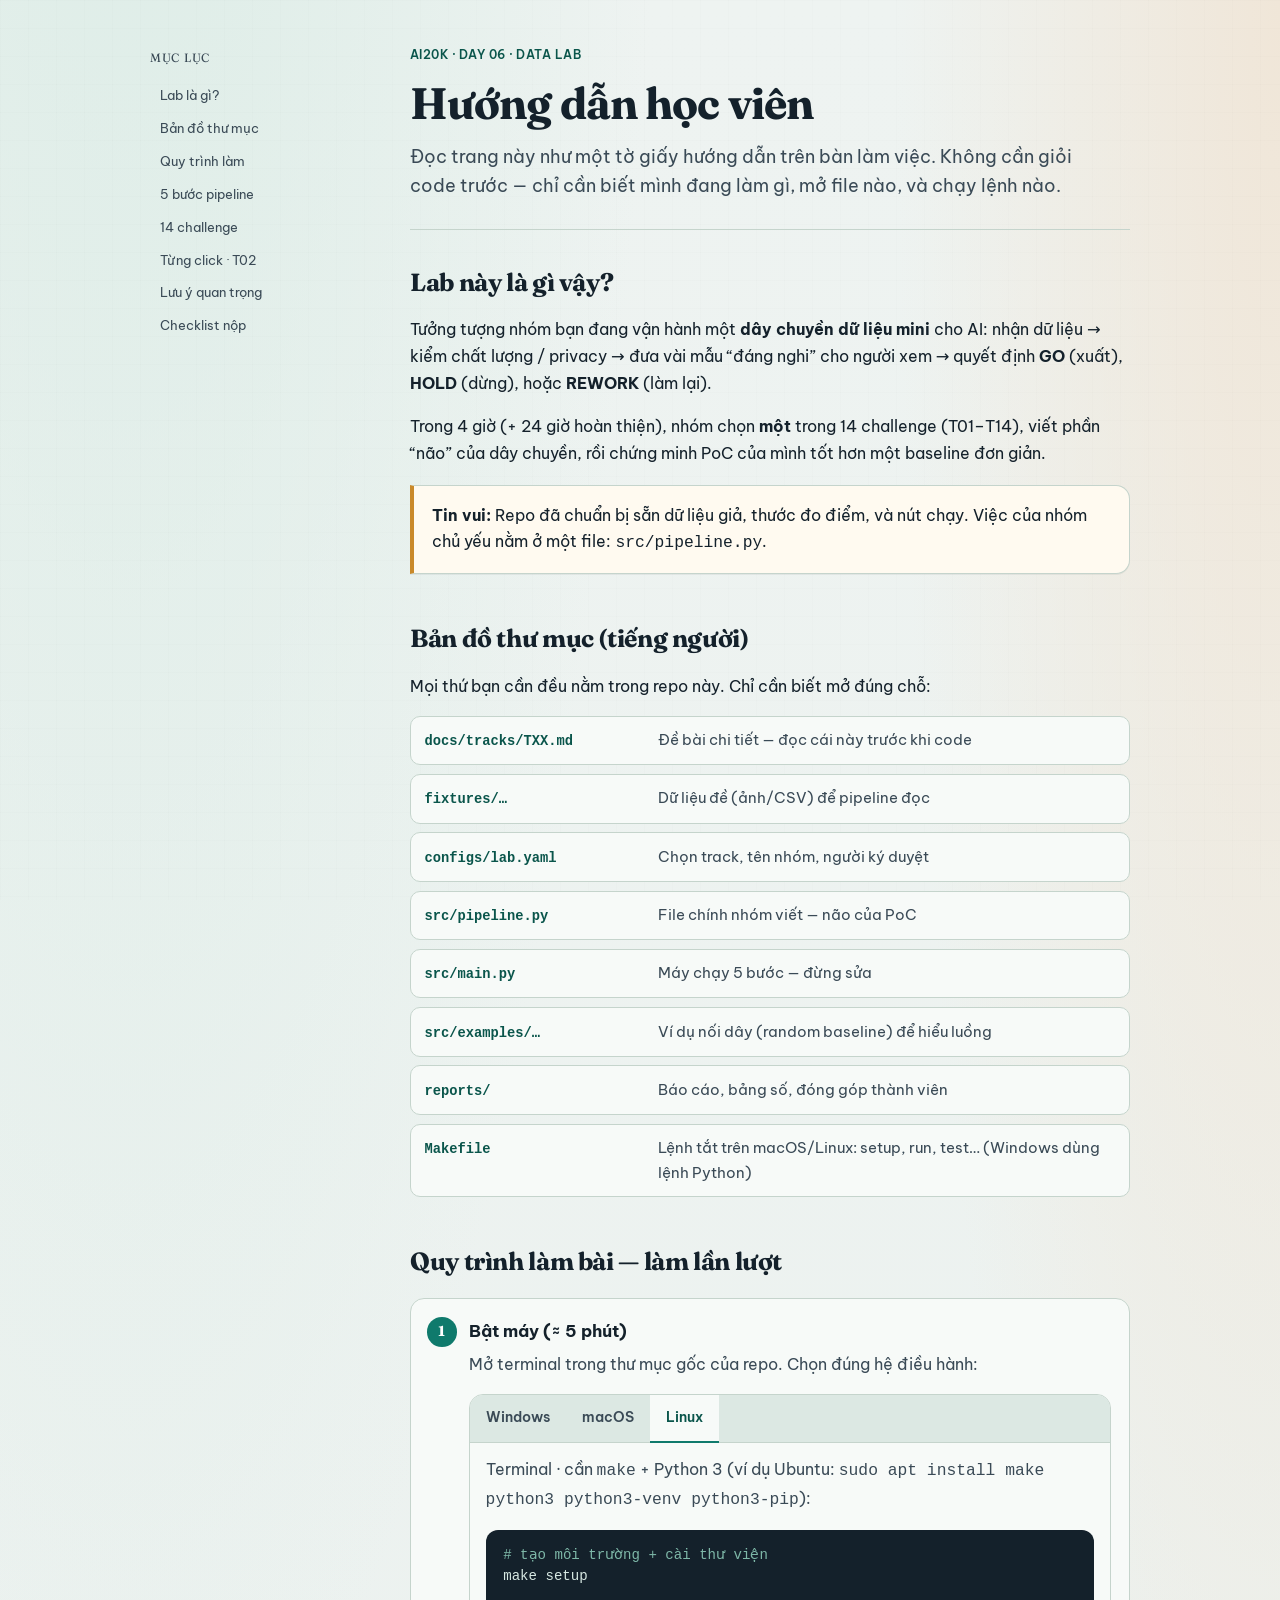
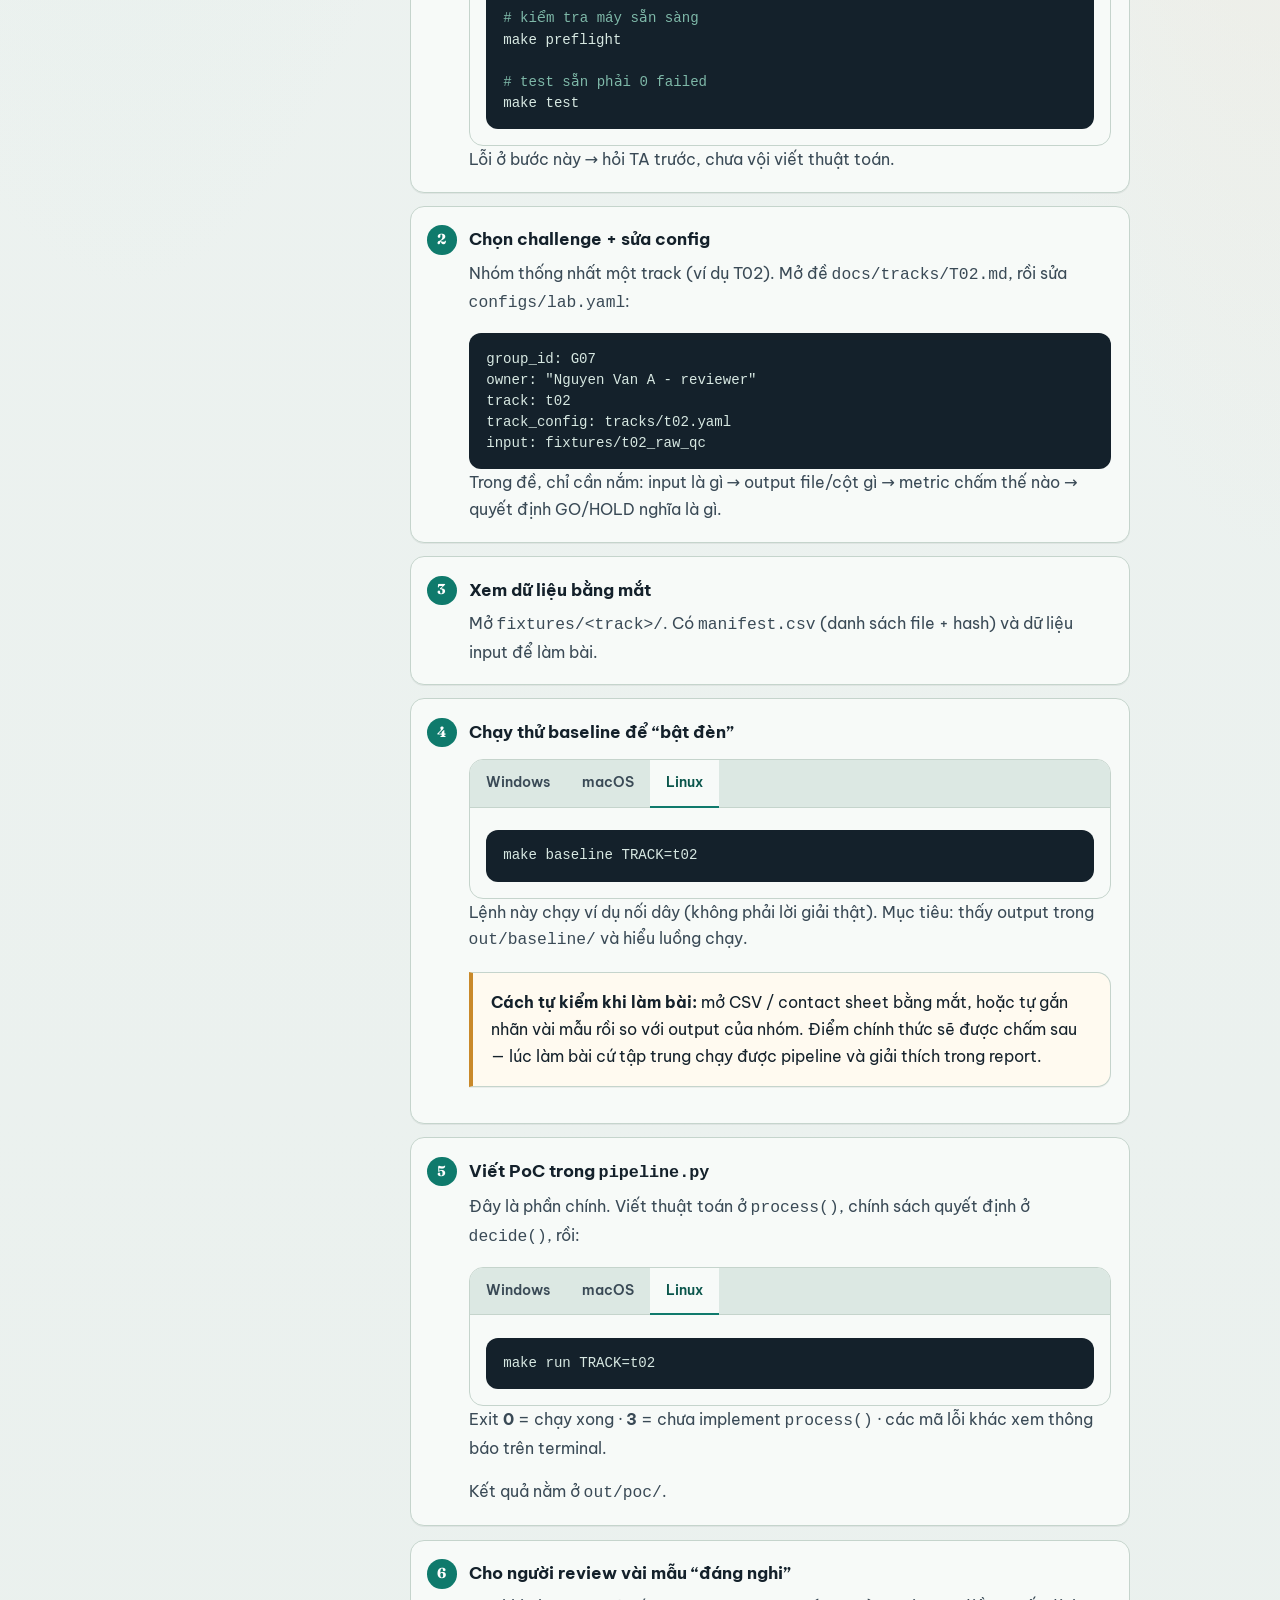
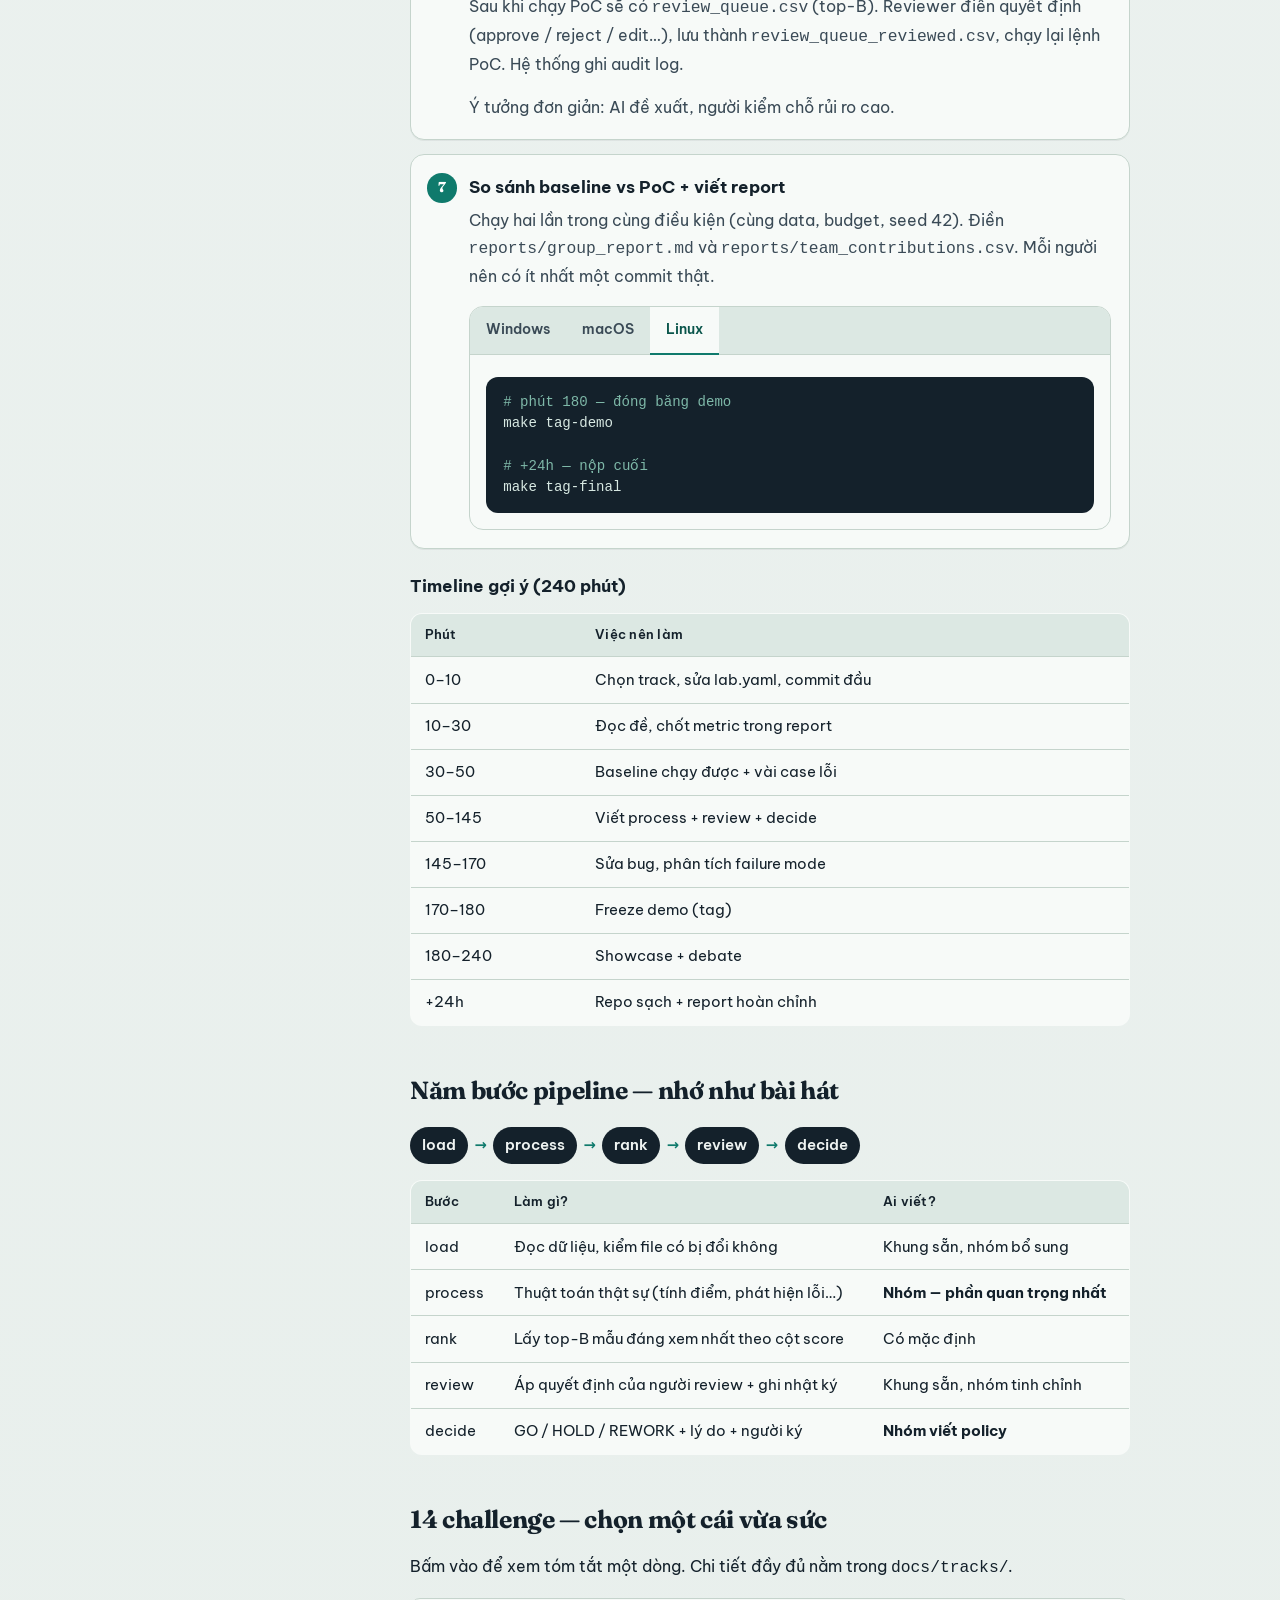
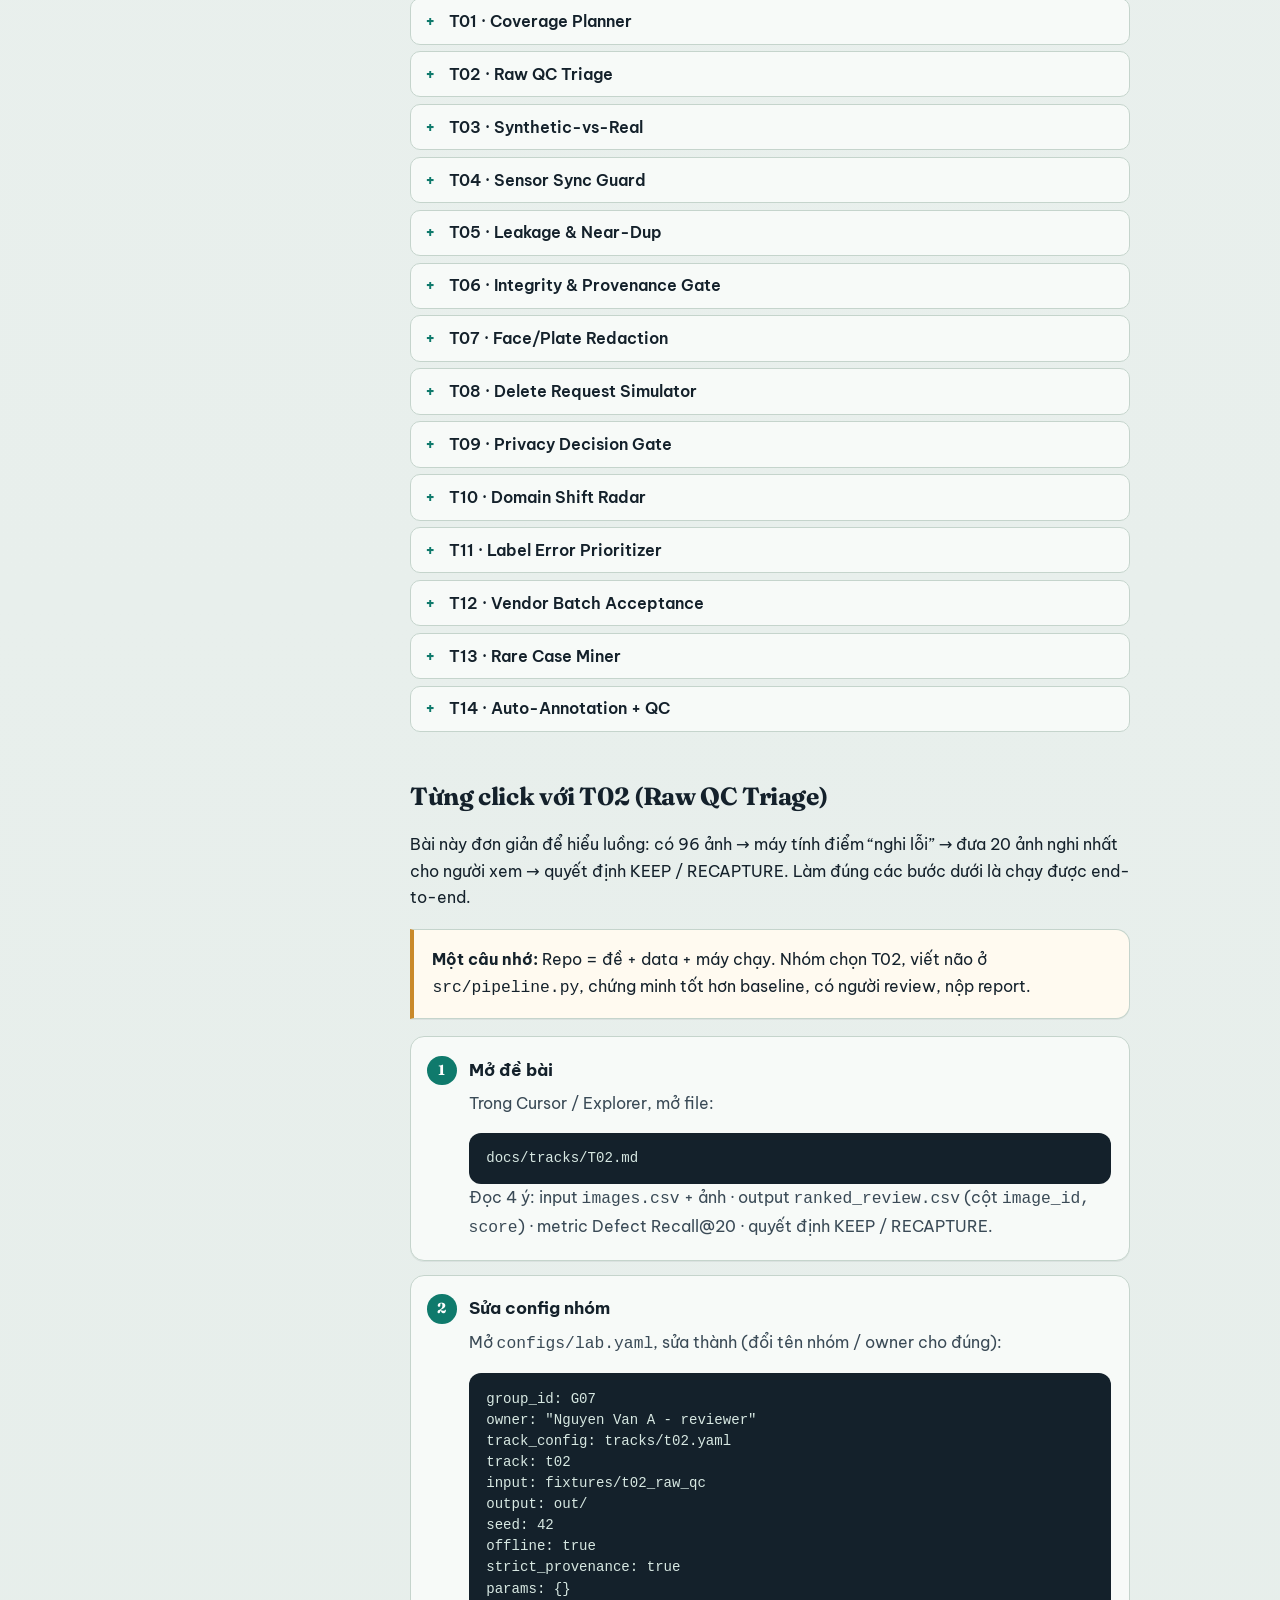
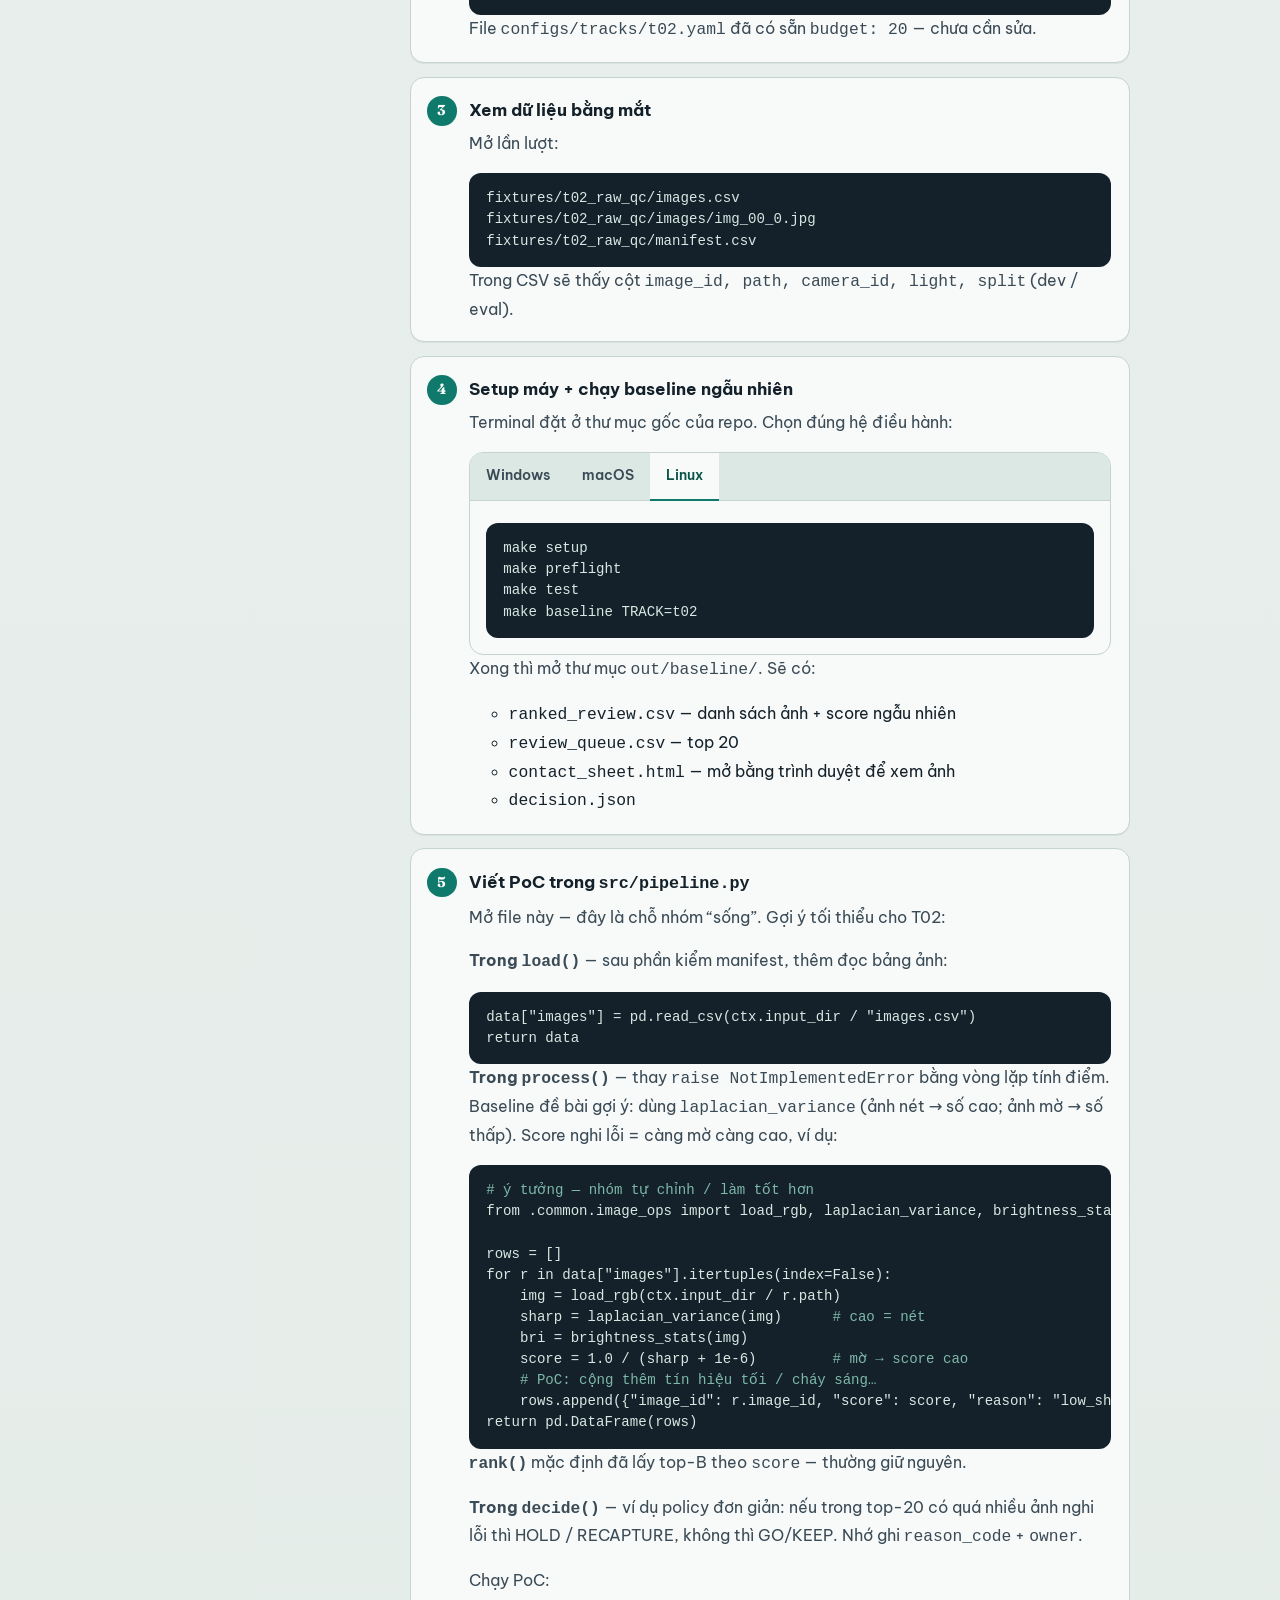
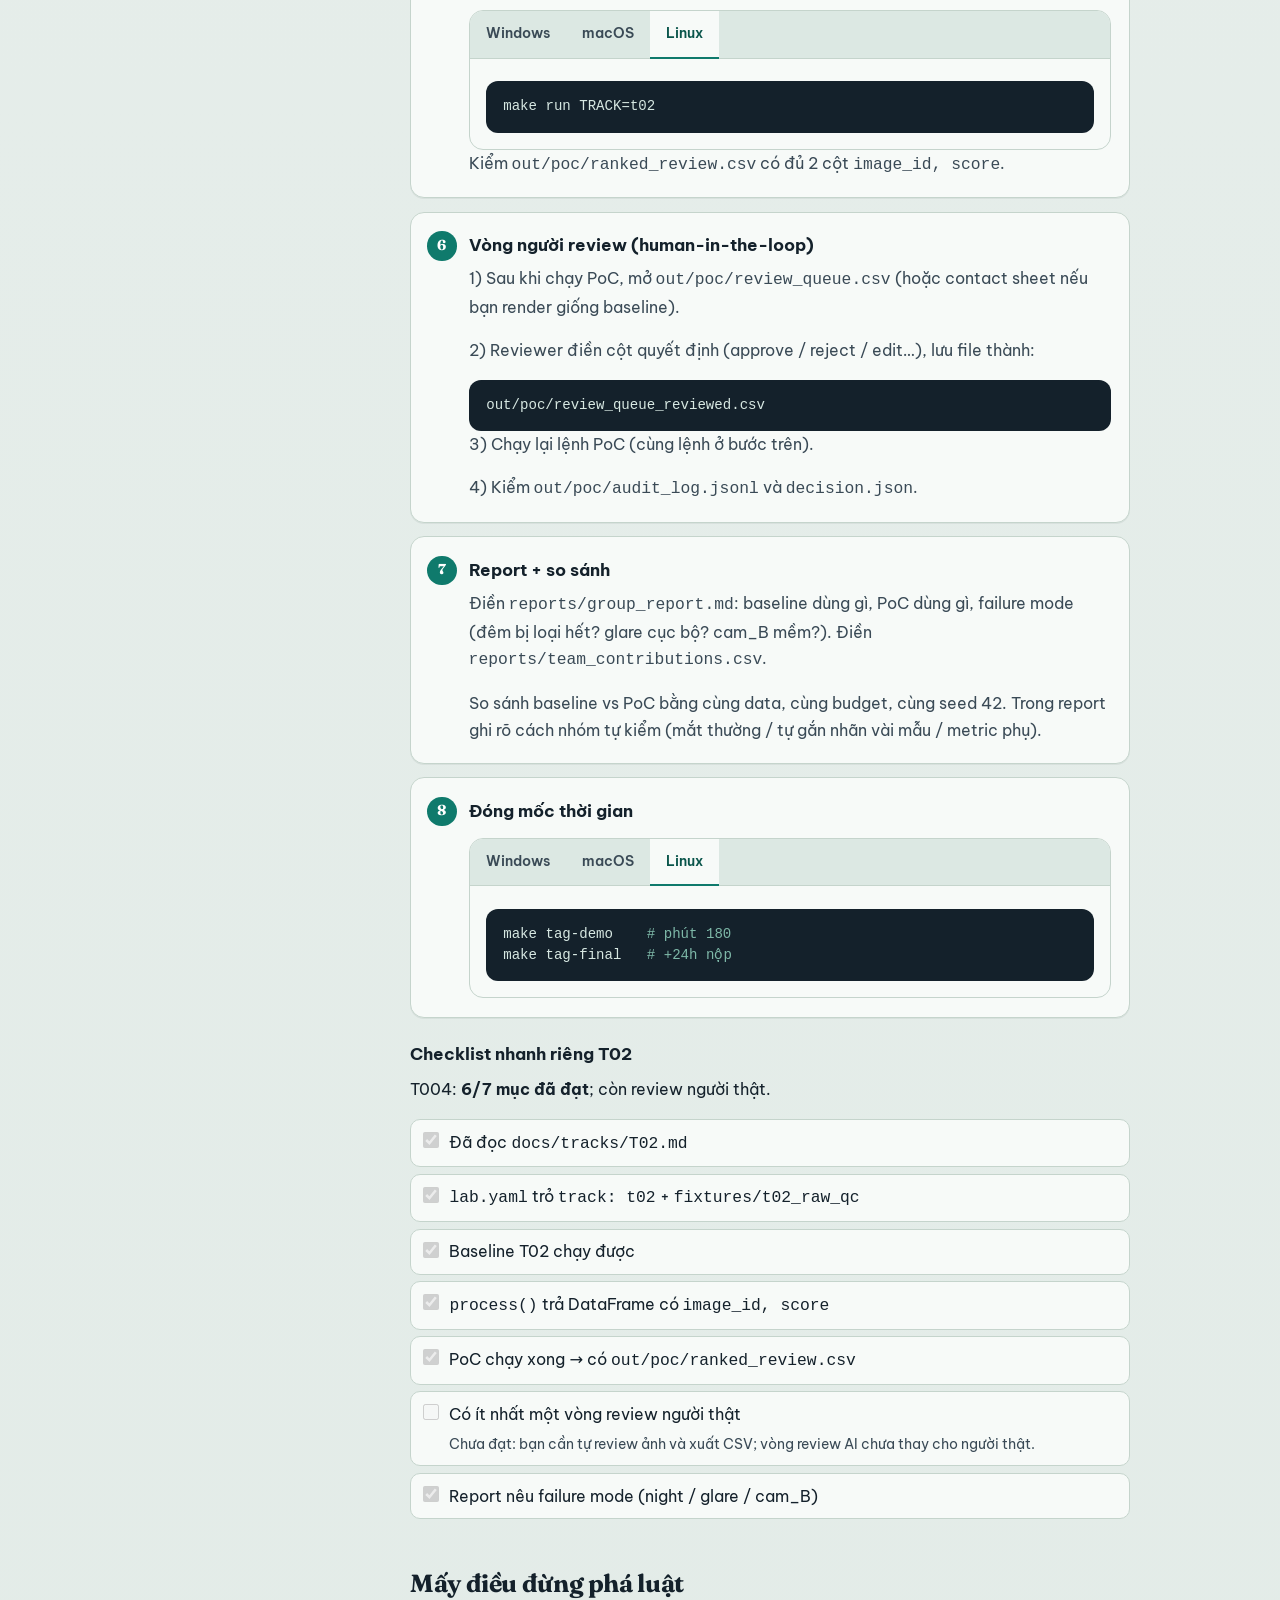
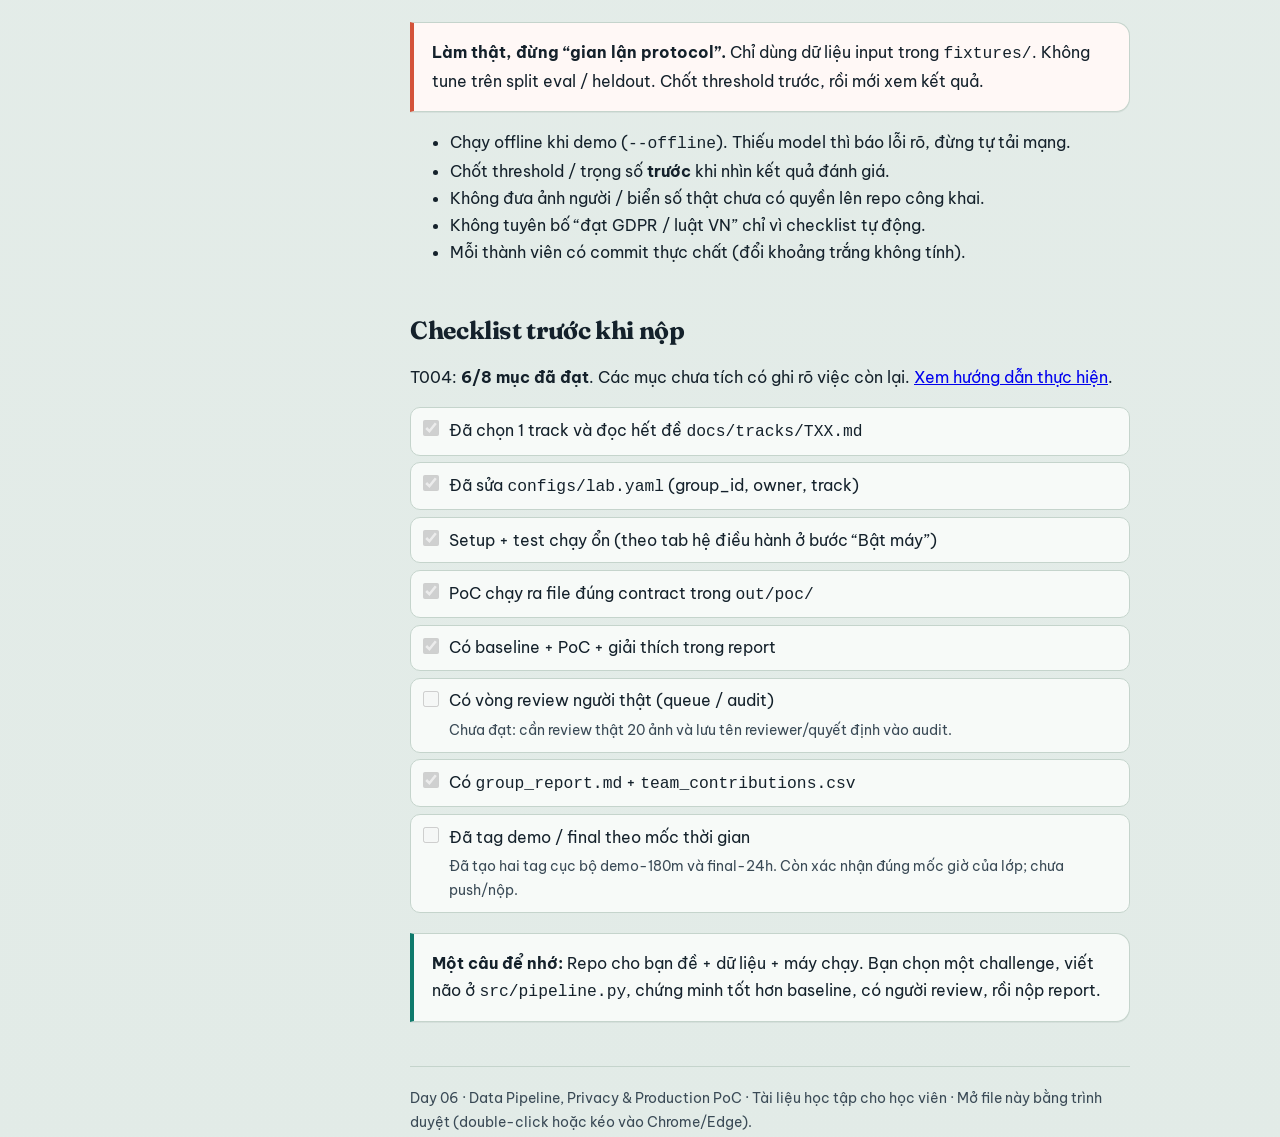
==== commit 3dbd27ab: "docs: mark completed T004 submission checklist items" ====
--- a/HUONG_DAN_HOC_VIEN.html
+++ b/HUONG_DAN_HOC_VIEN.html
@@ -384,15 +384,21 @@
       border: 1px solid var(--line);
       border-radius: 10px;
     }
-    .checklist li::before {
-      content: "";
+    .checklist input[type="checkbox"] {
       position: absolute;
       left: 0.75rem;
       top: 0.75rem;
       width: 1rem;
       height: 1rem;
-      border: 2px solid var(--teal);
-      border-radius: 4px;
+      margin: 0;
+      accent-color: var(--teal);
+      opacity: 1;
+    }
+    .checklist .pending-note {
+      display: block;
+      margin-top: 0.3rem;
+      color: var(--ink-soft);
+      font-size: 0.9rem;
     }
 
     .who {
@@ -883,14 +889,15 @@
         </ol>
 
         <h3>Checklist nhanh riêng T02</h3>
+        <p>T004: <strong>6/7 mục đã đạt</strong>; còn review người thật.</p>
         <ul class="checklist">
-          <li>Đã đọc <code>docs/tracks/T02.md</code></li>
-          <li><code>lab.yaml</code> trỏ <code>track: t02</code> + <code>fixtures/t02_raw_qc</code></li>
-          <li>Baseline T02 chạy được</li>
-          <li><code>process()</code> trả DataFrame có <code>image_id, score</code></li>
-          <li>PoC chạy xong → có <code>out/poc/ranked_review.csv</code></li>
-          <li>Có ít nhất một vòng review người thật</li>
-          <li>Report nêu failure mode (night / glare / cam_B)</li>
+          <li><input type="checkbox" checked disabled aria-label="Đã đạt">Đã đọc <code>docs/tracks/T02.md</code></li>
+          <li><input type="checkbox" checked disabled aria-label="Đã đạt"><code>lab.yaml</code> trỏ <code>track: t02</code> + <code>fixtures/t02_raw_qc</code></li>
+          <li><input type="checkbox" checked disabled aria-label="Đã đạt">Baseline T02 chạy được</li>
+          <li><input type="checkbox" checked disabled aria-label="Đã đạt"><code>process()</code> trả DataFrame có <code>image_id, score</code></li>
+          <li><input type="checkbox" checked disabled aria-label="Đã đạt">PoC chạy xong → có <code>out/poc/ranked_review.csv</code></li>
+          <li><input type="checkbox" disabled aria-label="Chưa đạt">Có ít nhất một vòng review người thật<span class="pending-note">Chưa đạt: bạn cần tự review ảnh và xuất CSV; vòng review AI chưa thay cho người thật.</span></li>
+          <li><input type="checkbox" checked disabled aria-label="Đã đạt">Report nêu failure mode (night / glare / cam_B)</li>
         </ul>
       </section>
 
@@ -912,15 +919,16 @@
 
       <section id="checklist">
         <h2>Checklist trước khi nộp</h2>
+        <p>T004: <strong>6/8 mục đã đạt</strong>. Các mục chưa tích có ghi rõ việc còn lại. <a href="docs/HUONG_DAN_HOAN_TAT_T004.md">Xem hướng dẫn thực hiện</a>.</p>
         <ul class="checklist">
-          <li>Đã chọn 1 track và đọc hết đề <code>docs/tracks/TXX.md</code></li>
-          <li>Đã sửa <code>configs/lab.yaml</code> (group_id, owner, track)</li>
-          <li>Setup + test chạy ổn (theo tab hệ điều hành ở bước “Bật máy”)</li>
-          <li>PoC chạy ra file đúng contract trong <code>out/poc/</code></li>
-          <li>Có baseline + PoC + giải thích trong report</li>
-          <li>Có vòng review người thật (queue / audit)</li>
-          <li>Có <code>group_report.md</code> + <code>team_contributions.csv</code></li>
-          <li>Đã tag demo / final theo mốc thời gian</li>
+          <li><input type="checkbox" checked disabled aria-label="Đã đạt">Đã chọn 1 track và đọc hết đề <code>docs/tracks/TXX.md</code></li>
+          <li><input type="checkbox" checked disabled aria-label="Đã đạt">Đã sửa <code>configs/lab.yaml</code> (group_id, owner, track)</li>
+          <li><input type="checkbox" checked disabled aria-label="Đã đạt">Setup + test chạy ổn (theo tab hệ điều hành ở bước “Bật máy”)</li>
+          <li><input type="checkbox" checked disabled aria-label="Đã đạt">PoC chạy ra file đúng contract trong <code>out/poc/</code></li>
+          <li><input type="checkbox" checked disabled aria-label="Đã đạt">Có baseline + PoC + giải thích trong report</li>
+          <li><input type="checkbox" disabled aria-label="Chưa đạt">Có vòng review người thật (queue / audit)<span class="pending-note">Chưa đạt: cần review thật 20 ảnh và lưu tên reviewer/quyết định vào audit.</span></li>
+          <li><input type="checkbox" checked disabled aria-label="Đã đạt">Có <code>group_report.md</code> + <code>team_contributions.csv</code></li>
+          <li><input type="checkbox" disabled aria-label="Chưa đạt">Đã tag demo / final theo mốc thời gian<span class="pending-note">Đã tạo hai tag cục bộ demo-180m và final-24h. Còn xác nhận đúng mốc giờ của lớp; chưa push/nộp.</span></li>
         </ul>
 
         <div class="callout" style="margin-top: 1.25rem;">
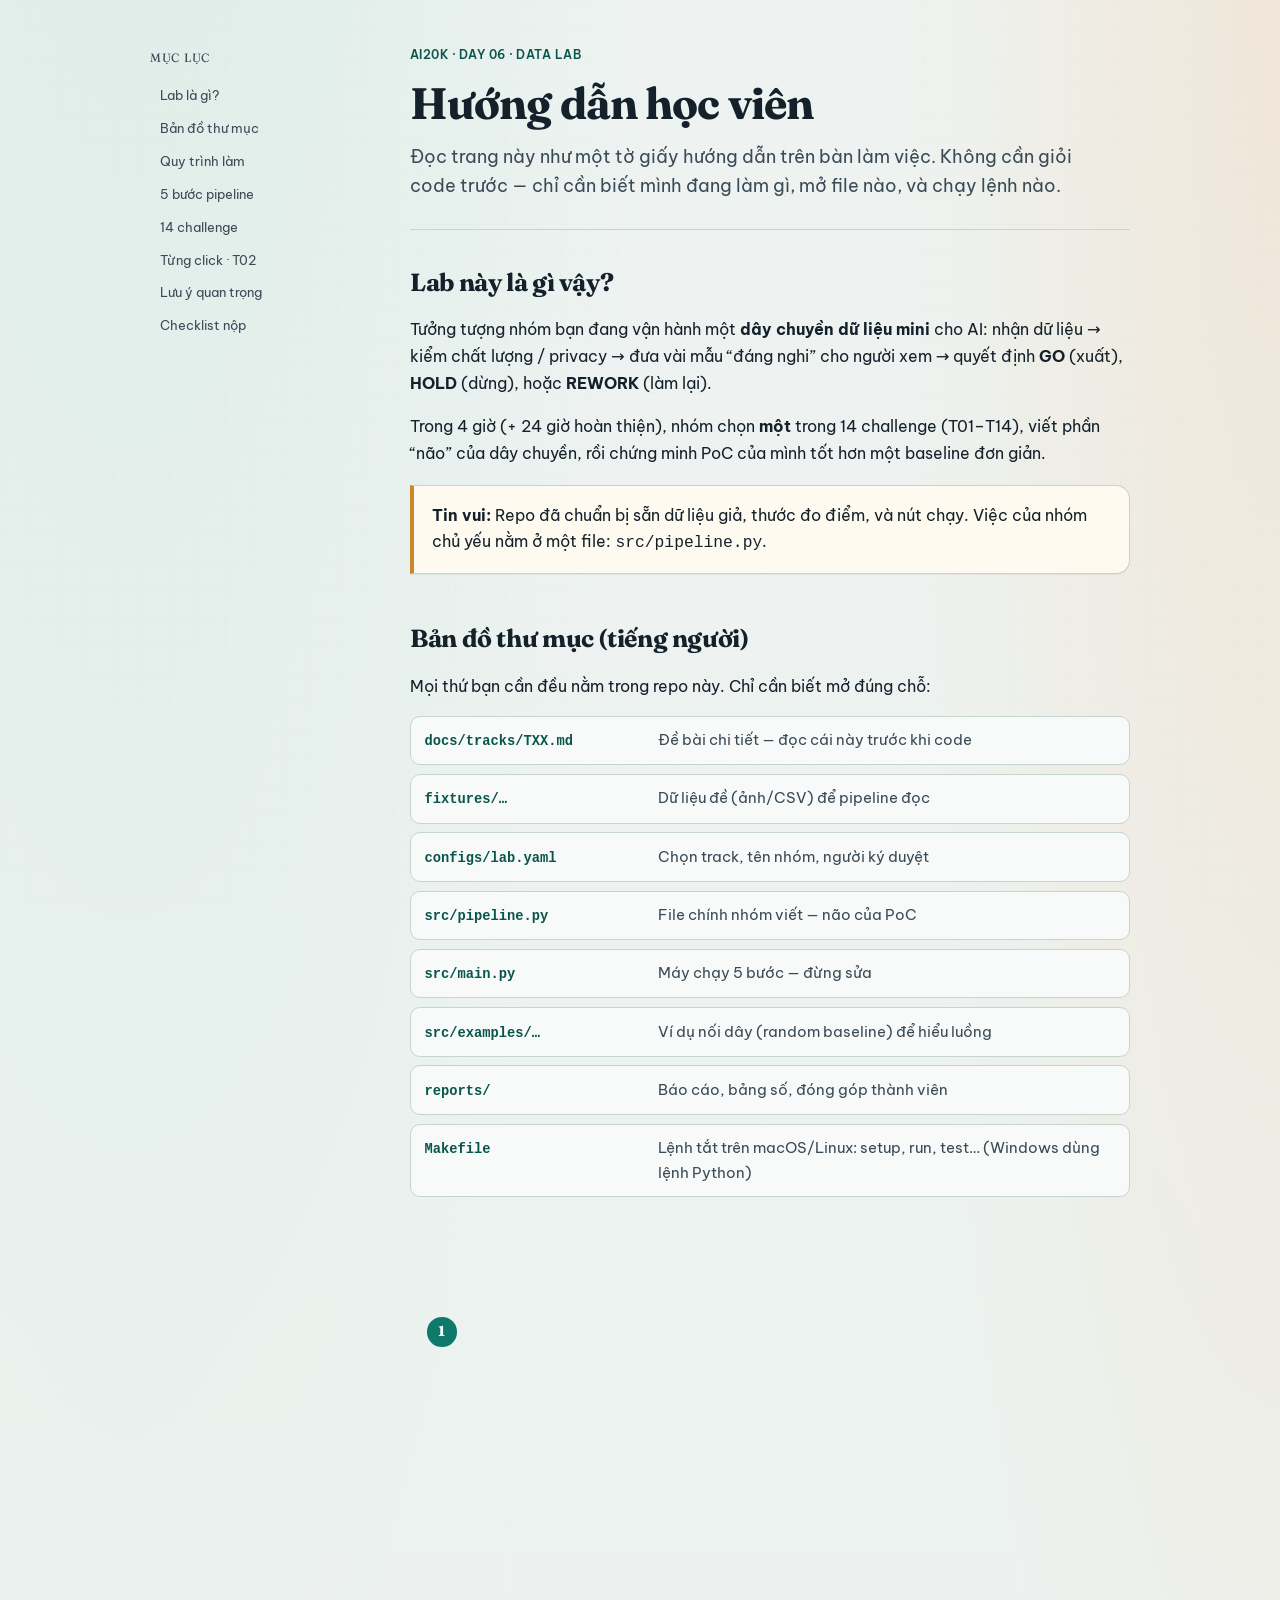
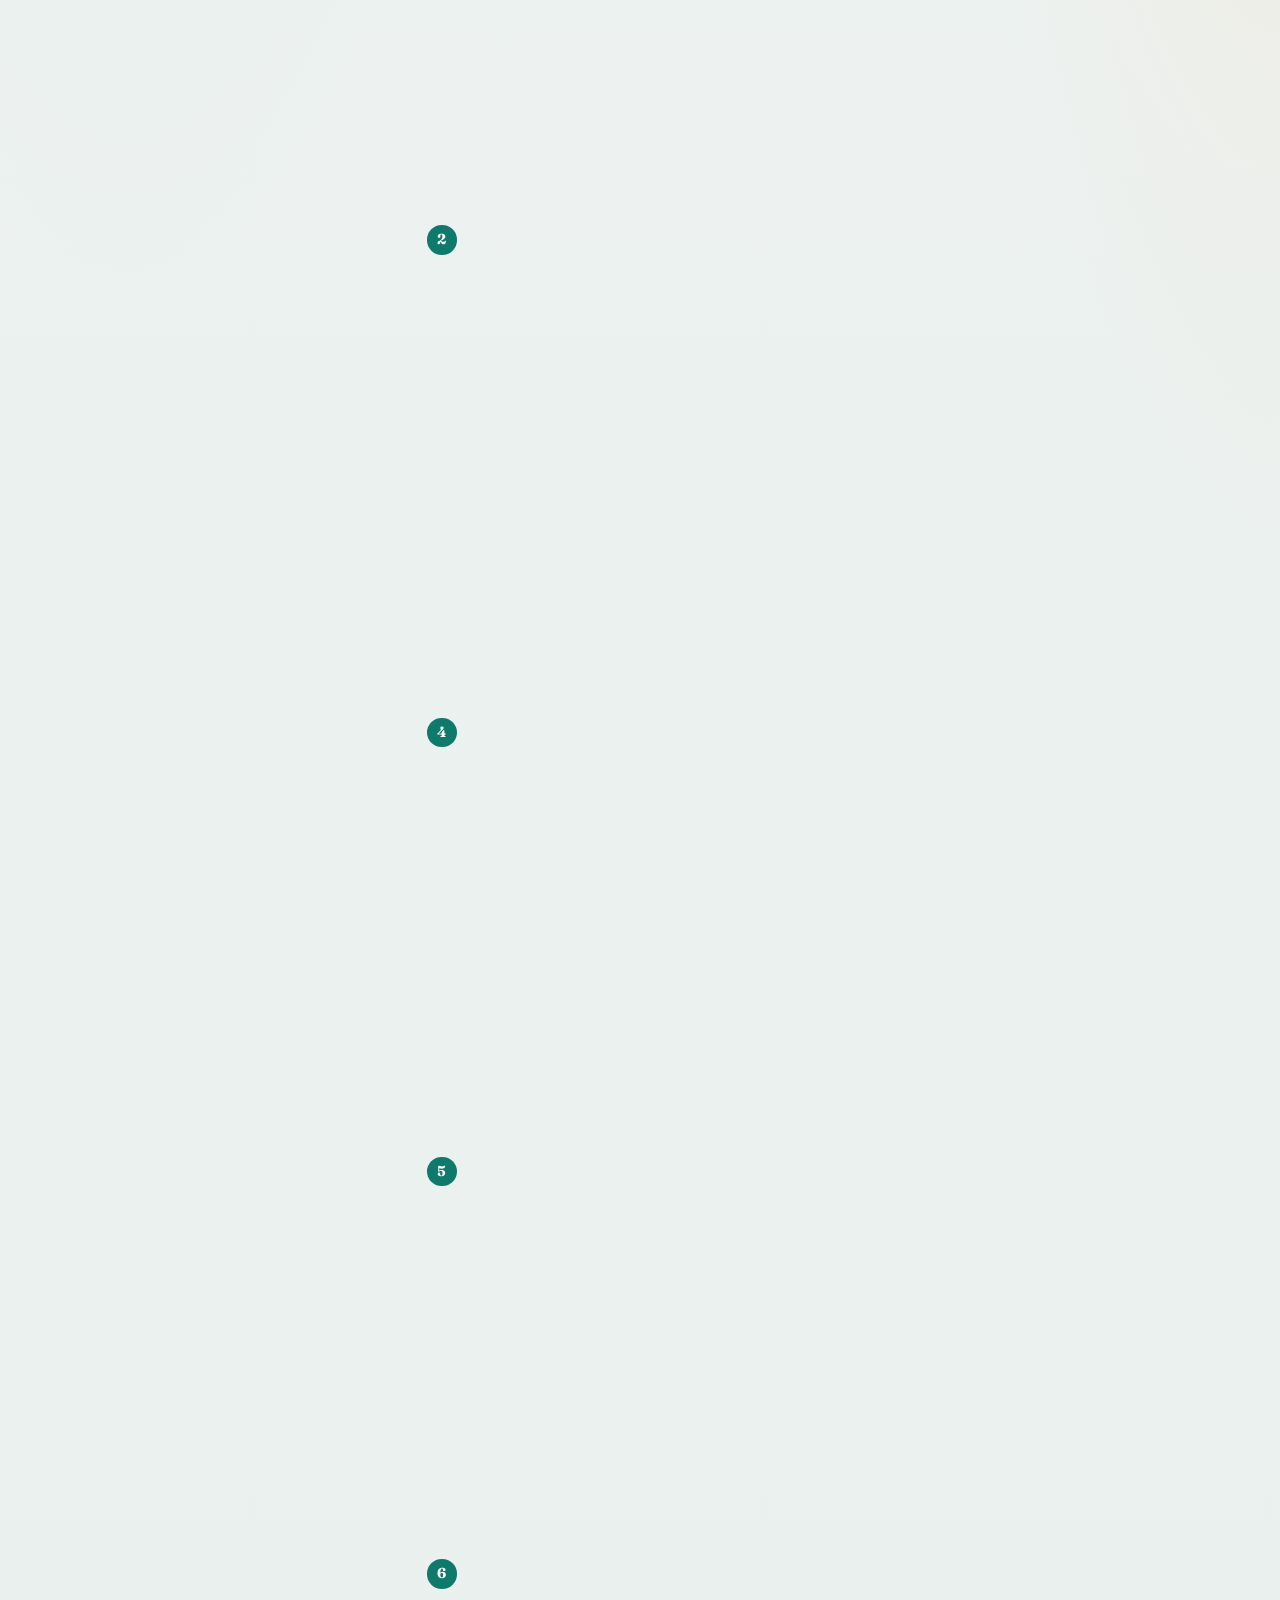
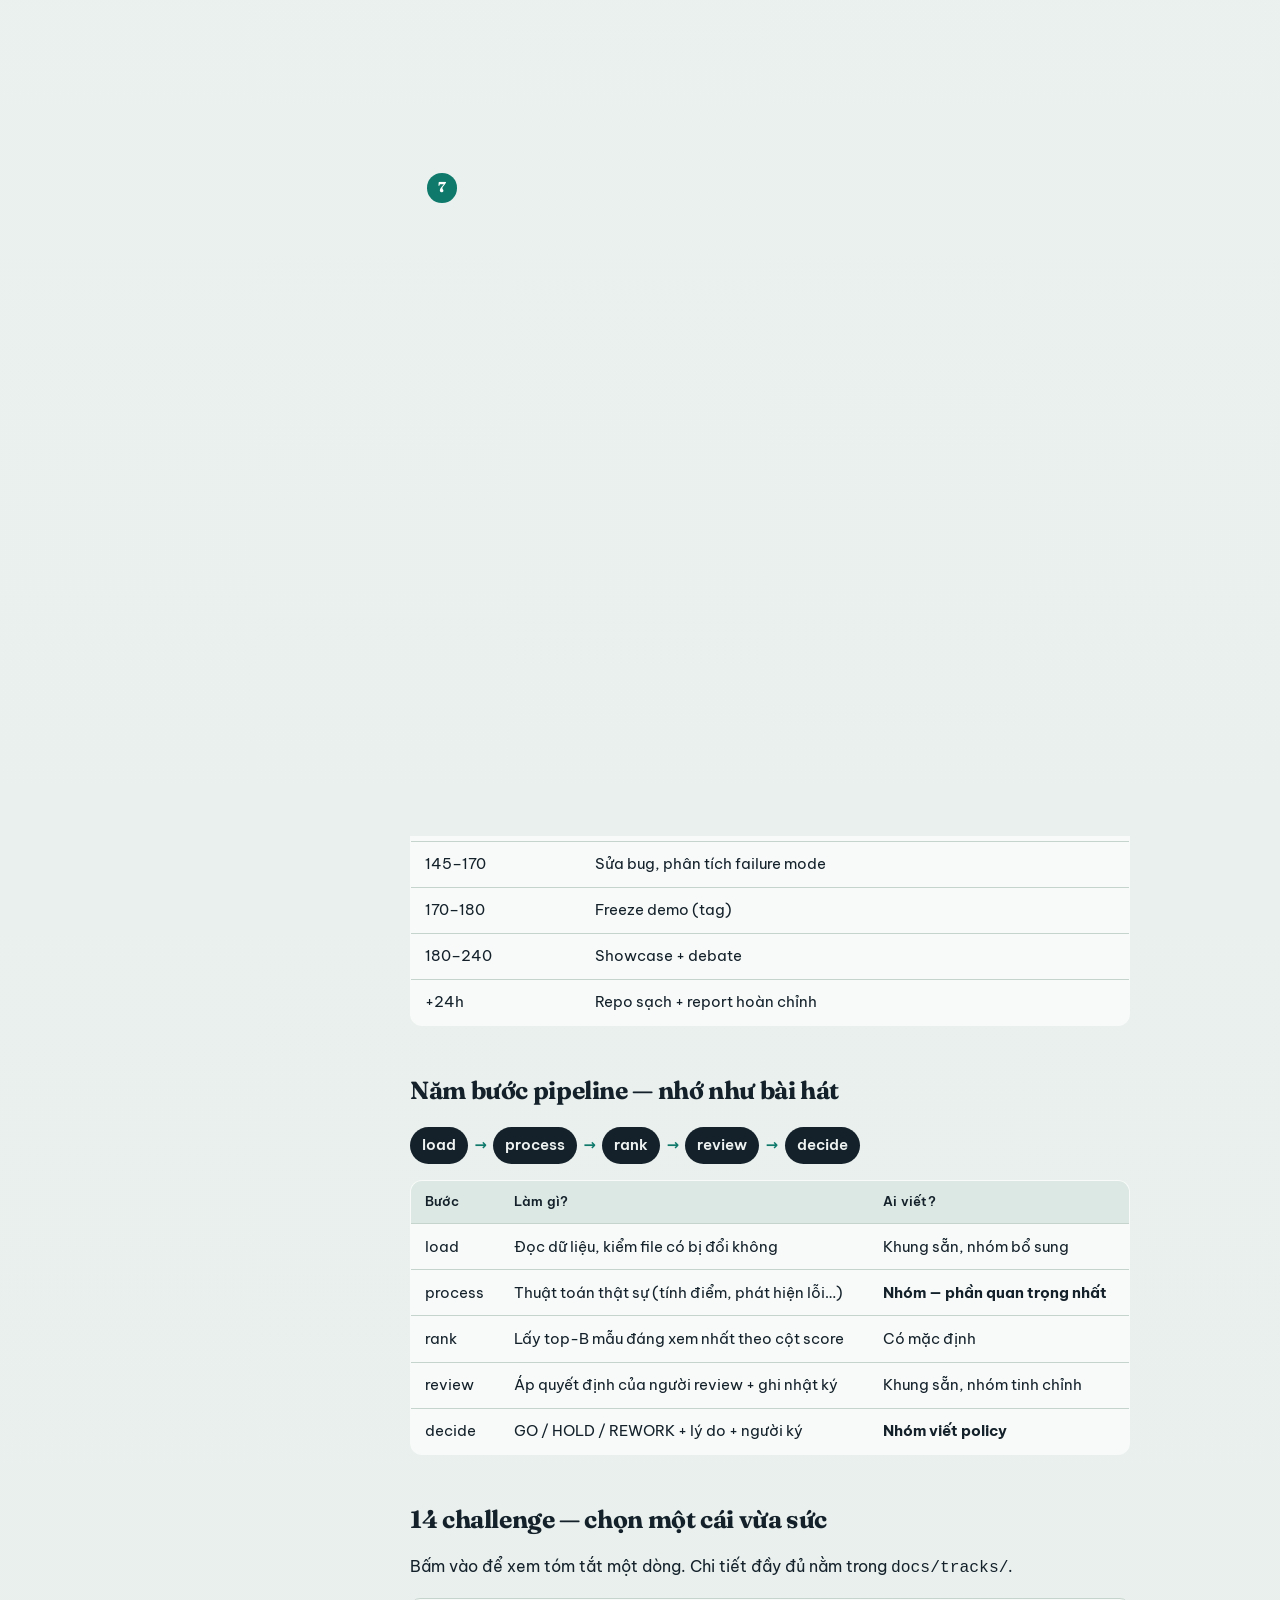
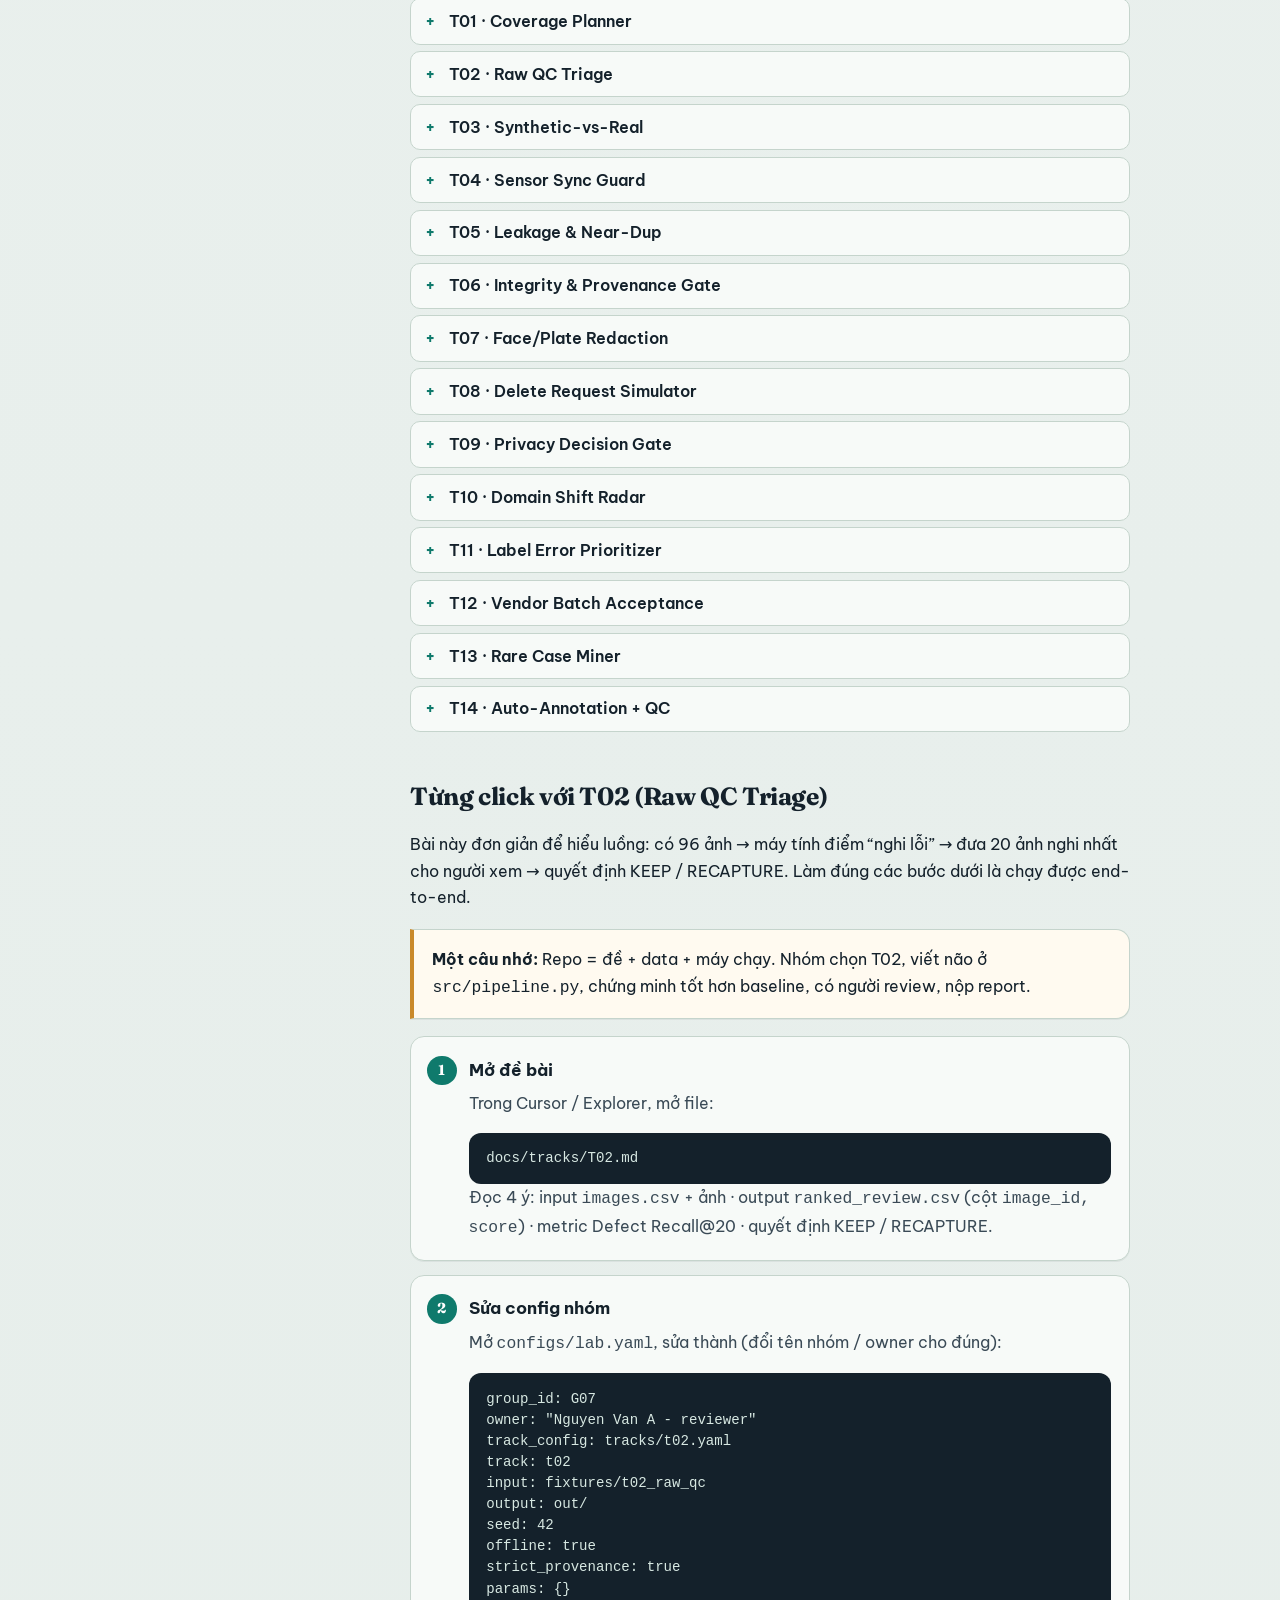
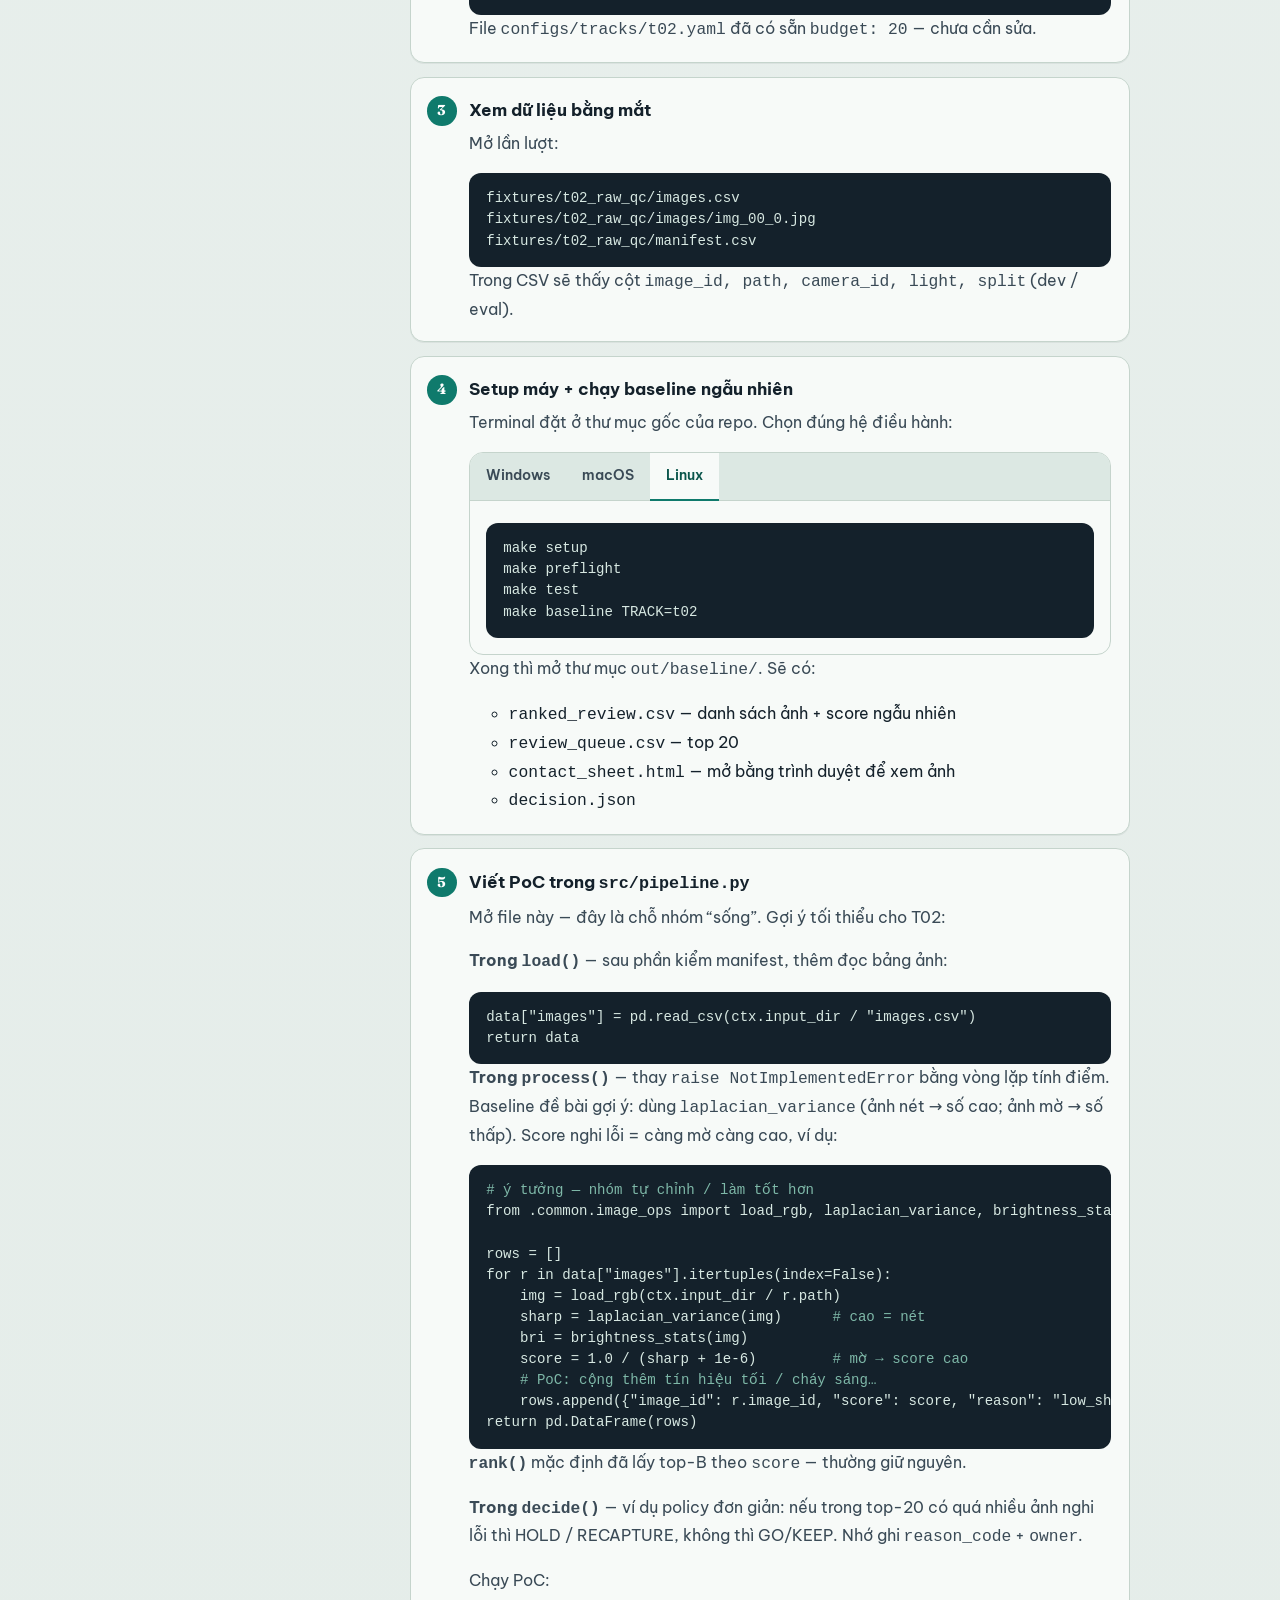
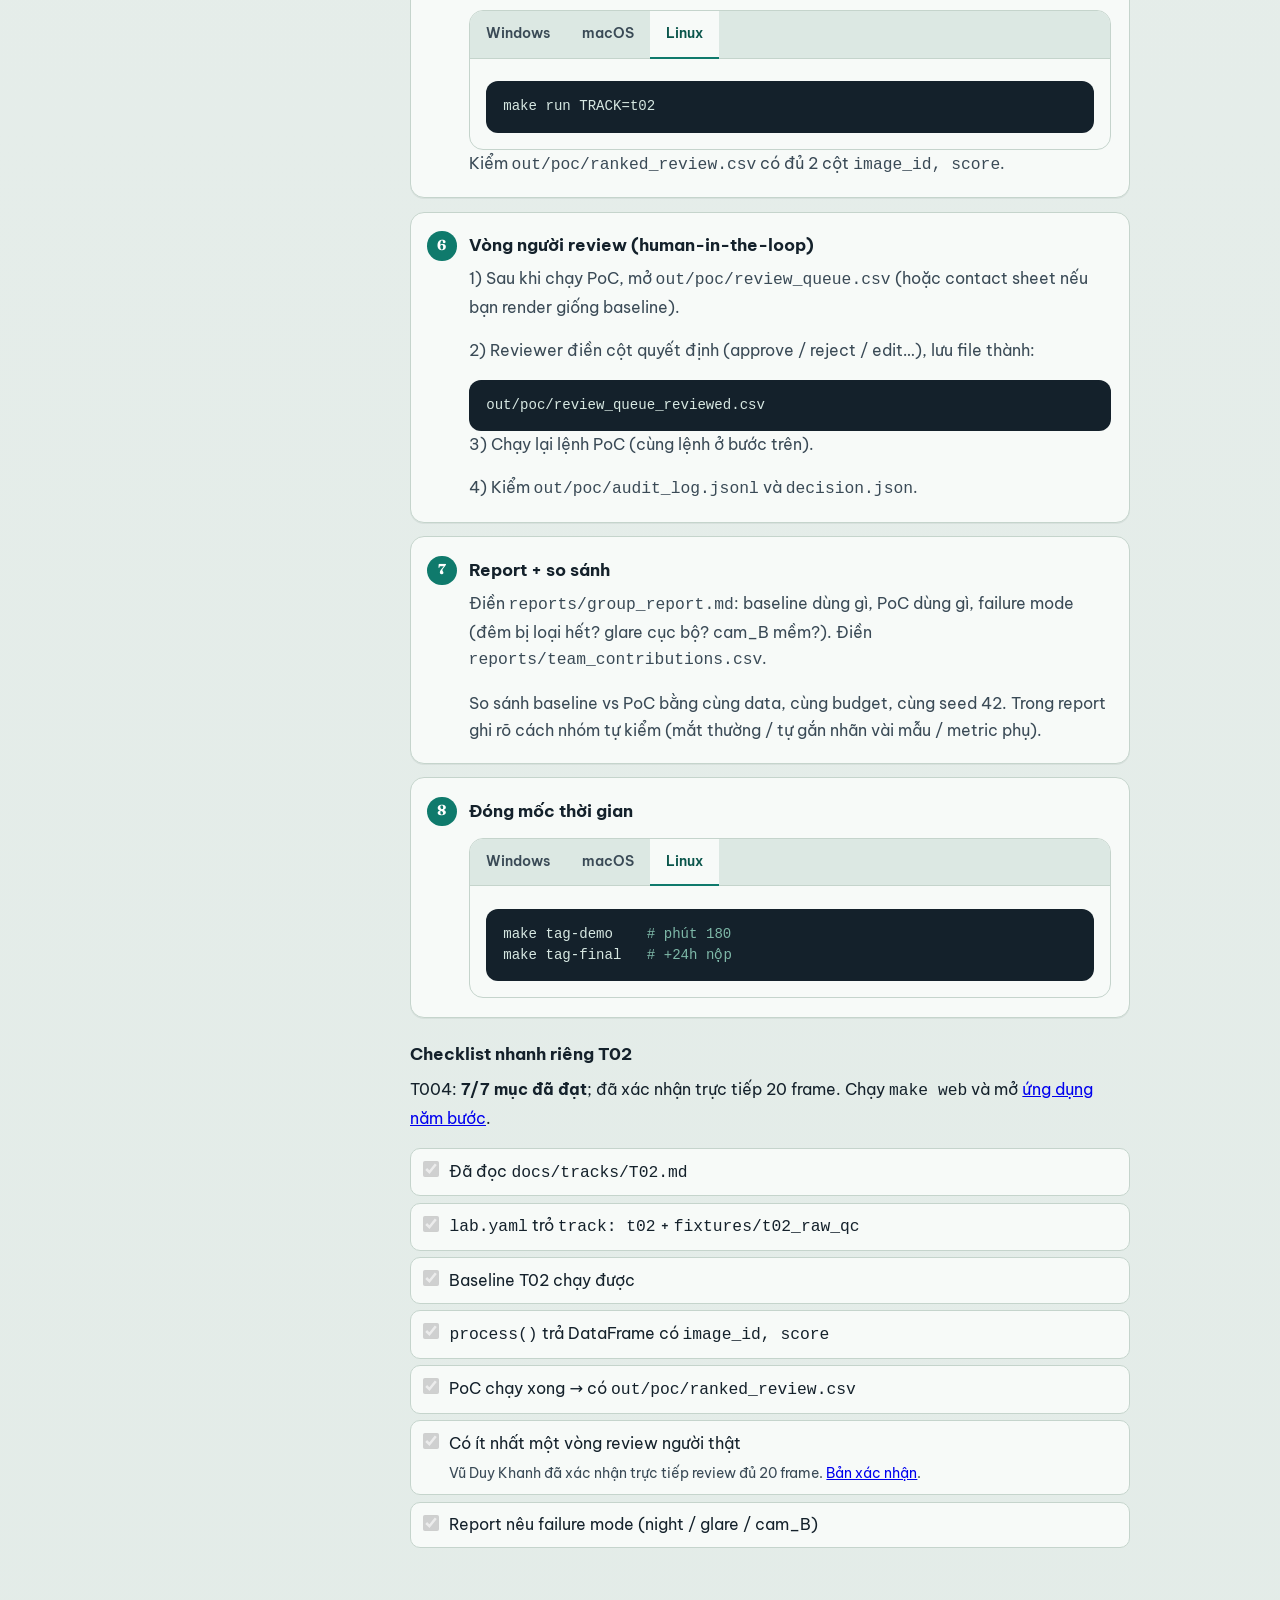
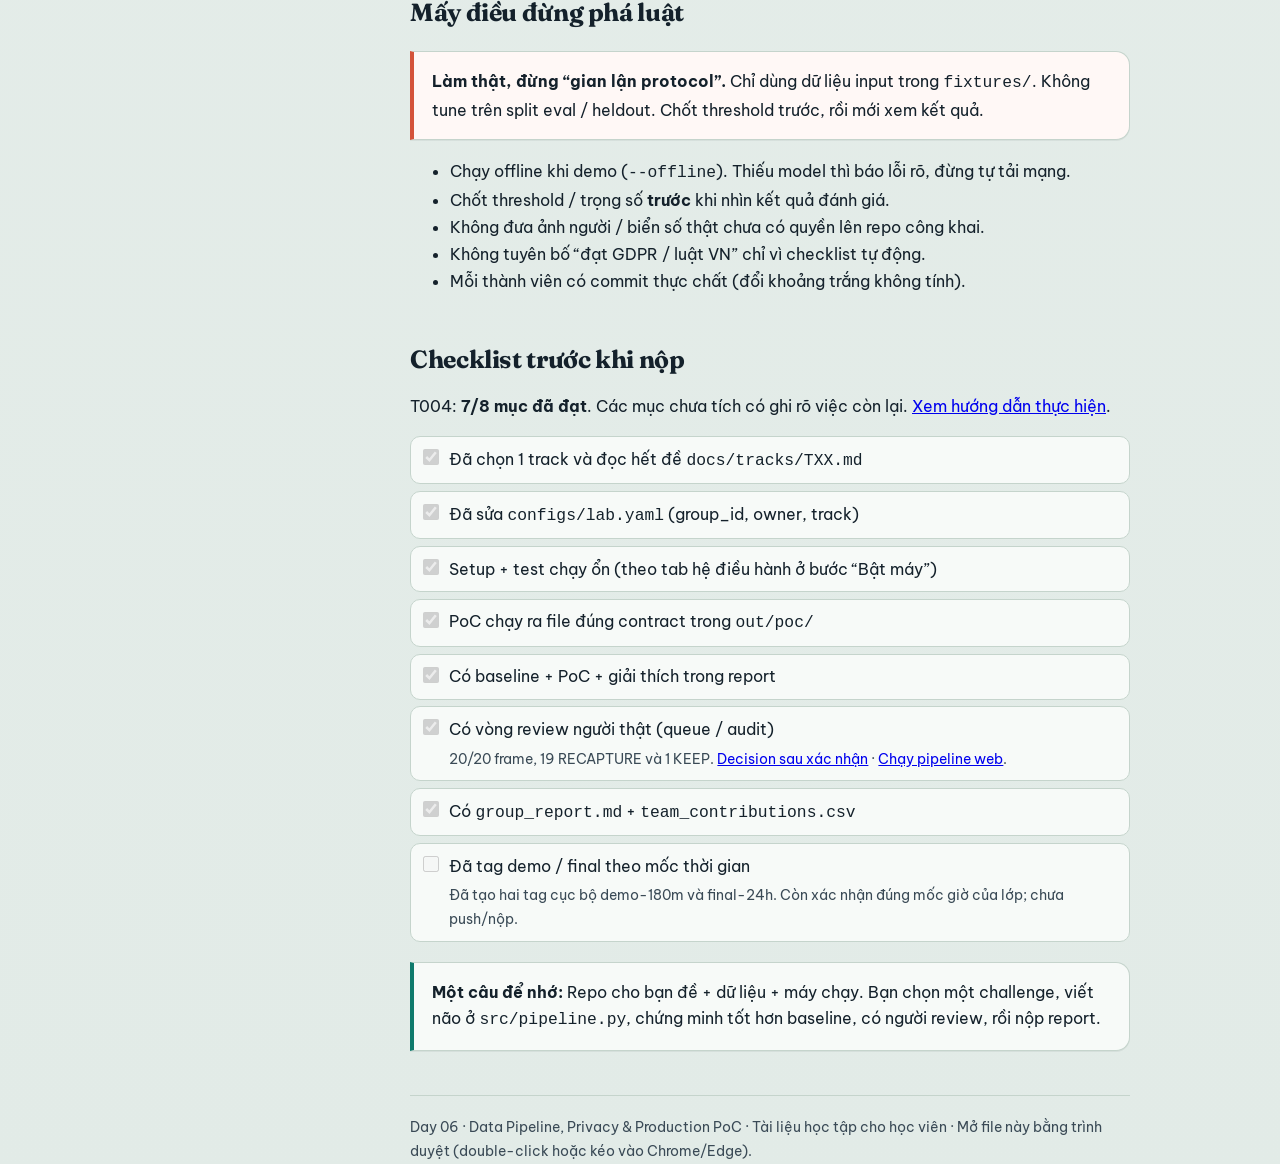
==== commit bd0aa67a: "feat: add live five-step pipeline web workspace" ====
--- a/HUONG_DAN_HOC_VIEN.html
+++ b/HUONG_DAN_HOC_VIEN.html
@@ -889,14 +889,14 @@
         </ol>
 
         <h3>Checklist nhanh riêng T02</h3>
-        <p>T004: <strong>6/7 mục đã đạt</strong>; còn review người thật.</p>
+        <p>T004: <strong>7/7 mục đã đạt</strong>; đã xác nhận trực tiếp 20 frame. Chạy <code>make web</code> và mở <a href="http://127.0.0.1:8765">ứng dụng năm bước</a>.</p>
         <ul class="checklist">
           <li><input type="checkbox" checked disabled aria-label="Đã đạt">Đã đọc <code>docs/tracks/T02.md</code></li>
           <li><input type="checkbox" checked disabled aria-label="Đã đạt"><code>lab.yaml</code> trỏ <code>track: t02</code> + <code>fixtures/t02_raw_qc</code></li>
           <li><input type="checkbox" checked disabled aria-label="Đã đạt">Baseline T02 chạy được</li>
           <li><input type="checkbox" checked disabled aria-label="Đã đạt"><code>process()</code> trả DataFrame có <code>image_id, score</code></li>
           <li><input type="checkbox" checked disabled aria-label="Đã đạt">PoC chạy xong → có <code>out/poc/ranked_review.csv</code></li>
-          <li><input type="checkbox" disabled aria-label="Chưa đạt">Có ít nhất một vòng review người thật<span class="pending-note">Chưa đạt: bạn cần tự review ảnh và xuất CSV; vòng review AI chưa thay cho người thật.</span></li>
+          <li><input type="checkbox" checked disabled aria-label="Đã đạt">Có ít nhất một vòng review người thật<span class="pending-note">Vũ Duy Khanh đã xác nhận trực tiếp review đủ 20 frame. <a href="reports/human_review_confirmation.json">Bản xác nhận</a>.</span></li>
           <li><input type="checkbox" checked disabled aria-label="Đã đạt">Report nêu failure mode (night / glare / cam_B)</li>
         </ul>
       </section>
@@ -919,14 +919,14 @@
 
       <section id="checklist">
         <h2>Checklist trước khi nộp</h2>
-        <p>T004: <strong>6/8 mục đã đạt</strong>. Các mục chưa tích có ghi rõ việc còn lại. <a href="docs/HUONG_DAN_HOAN_TAT_T004.md">Xem hướng dẫn thực hiện</a>.</p>
+        <p>T004: <strong>7/8 mục đã đạt</strong>. Các mục chưa tích có ghi rõ việc còn lại. <a href="docs/HUONG_DAN_HOAN_TAT_T004.md">Xem hướng dẫn thực hiện</a>.</p>
         <ul class="checklist">
           <li><input type="checkbox" checked disabled aria-label="Đã đạt">Đã chọn 1 track và đọc hết đề <code>docs/tracks/TXX.md</code></li>
           <li><input type="checkbox" checked disabled aria-label="Đã đạt">Đã sửa <code>configs/lab.yaml</code> (group_id, owner, track)</li>
           <li><input type="checkbox" checked disabled aria-label="Đã đạt">Setup + test chạy ổn (theo tab hệ điều hành ở bước “Bật máy”)</li>
           <li><input type="checkbox" checked disabled aria-label="Đã đạt">PoC chạy ra file đúng contract trong <code>out/poc/</code></li>
           <li><input type="checkbox" checked disabled aria-label="Đã đạt">Có baseline + PoC + giải thích trong report</li>
-          <li><input type="checkbox" disabled aria-label="Chưa đạt">Có vòng review người thật (queue / audit)<span class="pending-note">Chưa đạt: cần review thật 20 ảnh và lưu tên reviewer/quyết định vào audit.</span></li>
+          <li><input type="checkbox" checked disabled aria-label="Đã đạt">Có vòng review người thật (queue / audit)<span class="pending-note">20/20 frame, 19 RECAPTURE và 1 KEEP. <a href="reports/evidence/human_review/decision.json">Decision sau xác nhận</a> · <a href="docs/HUONG_DAN_CHAY_DEMO_T004.md">Chạy pipeline web</a>.</span></li>
           <li><input type="checkbox" checked disabled aria-label="Đã đạt">Có <code>group_report.md</code> + <code>team_contributions.csv</code></li>
           <li><input type="checkbox" disabled aria-label="Chưa đạt">Đã tag demo / final theo mốc thời gian<span class="pending-note">Đã tạo hai tag cục bộ demo-180m và final-24h. Còn xác nhận đúng mốc giờ của lớp; chưa push/nộp.</span></li>
         </ul>
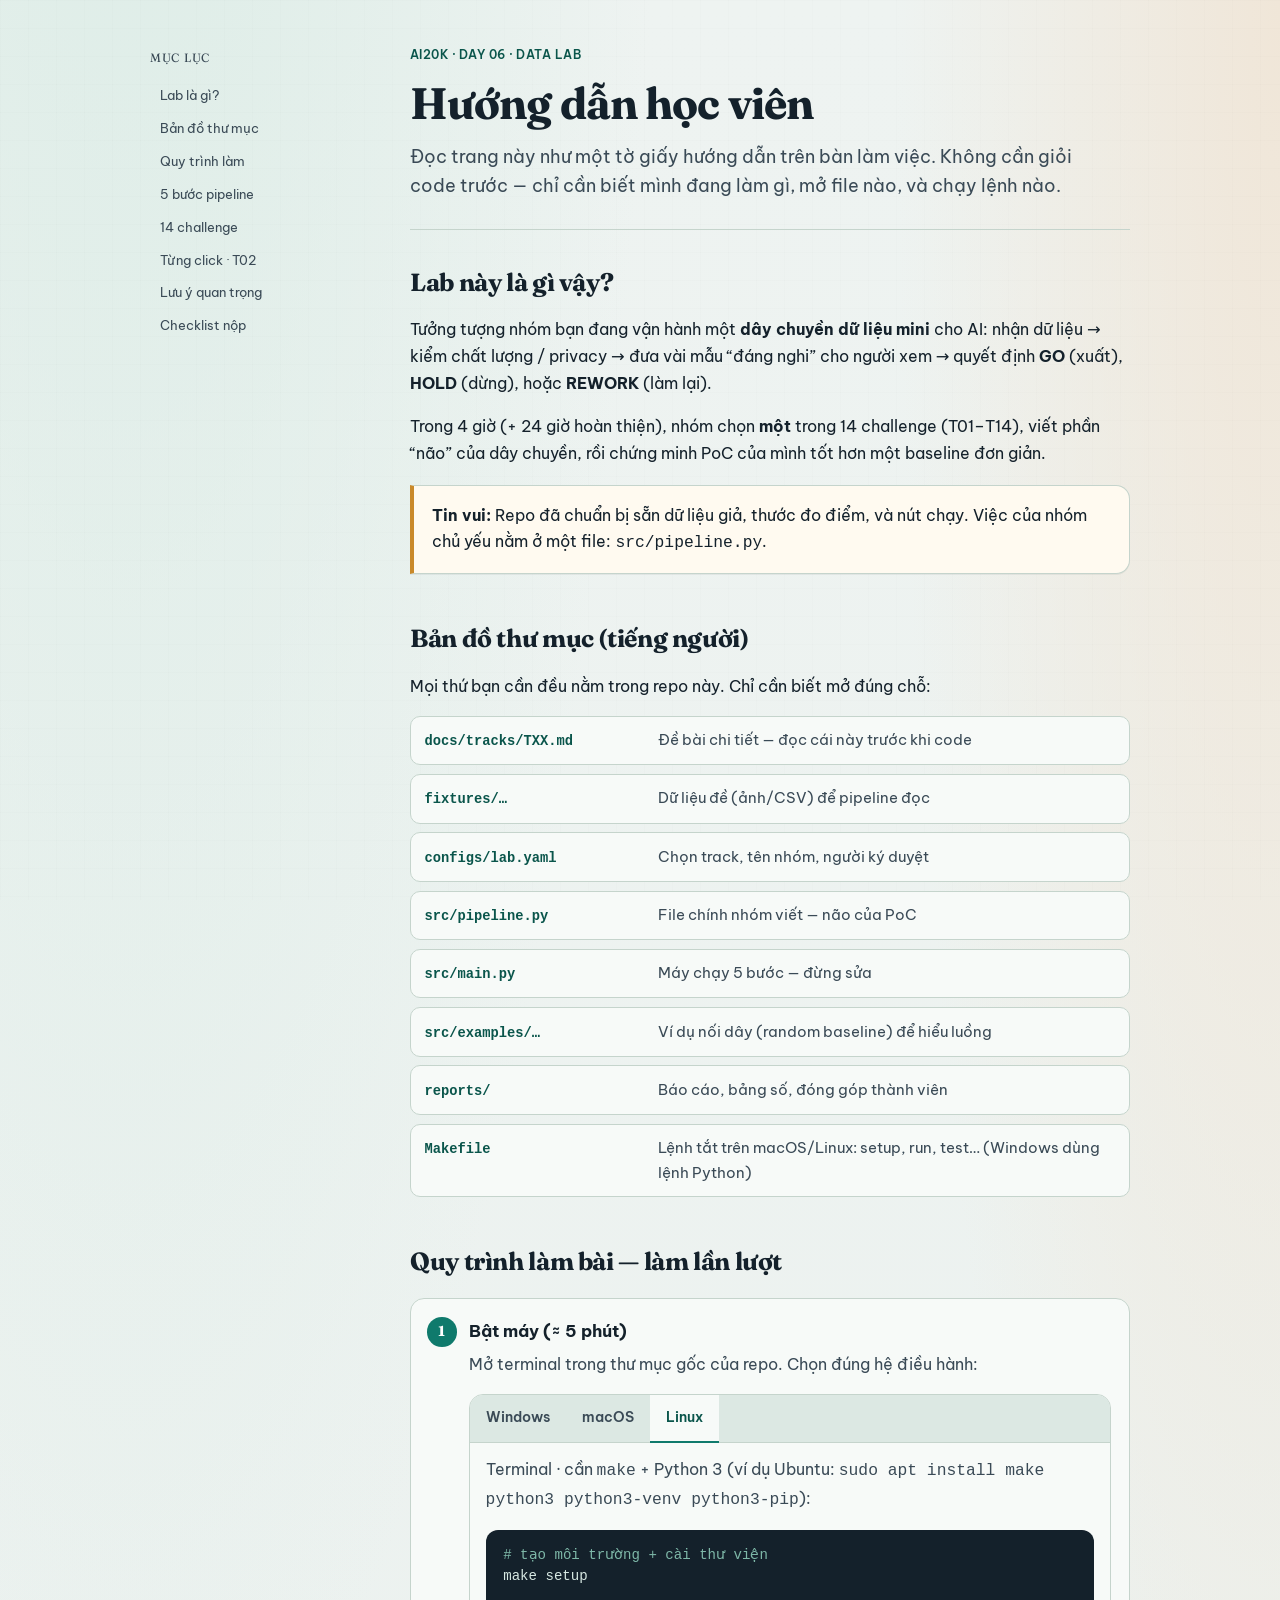
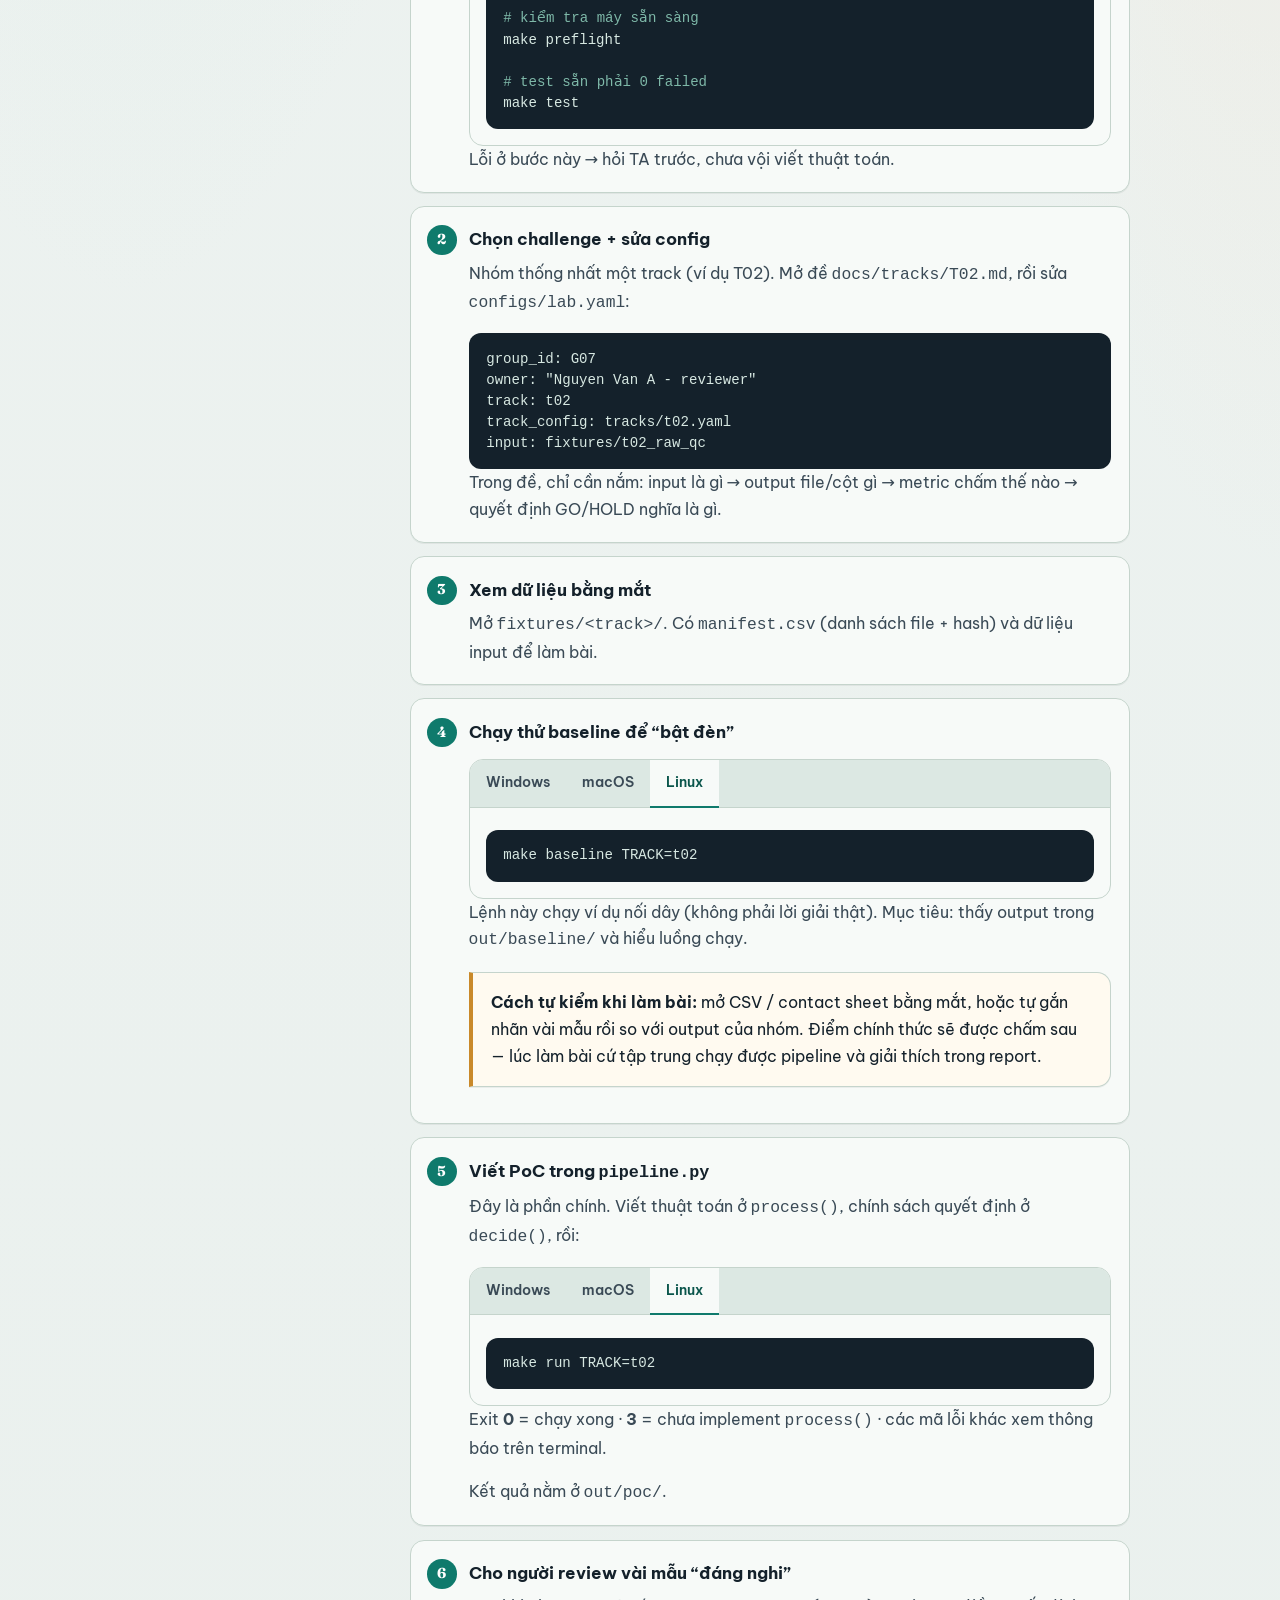
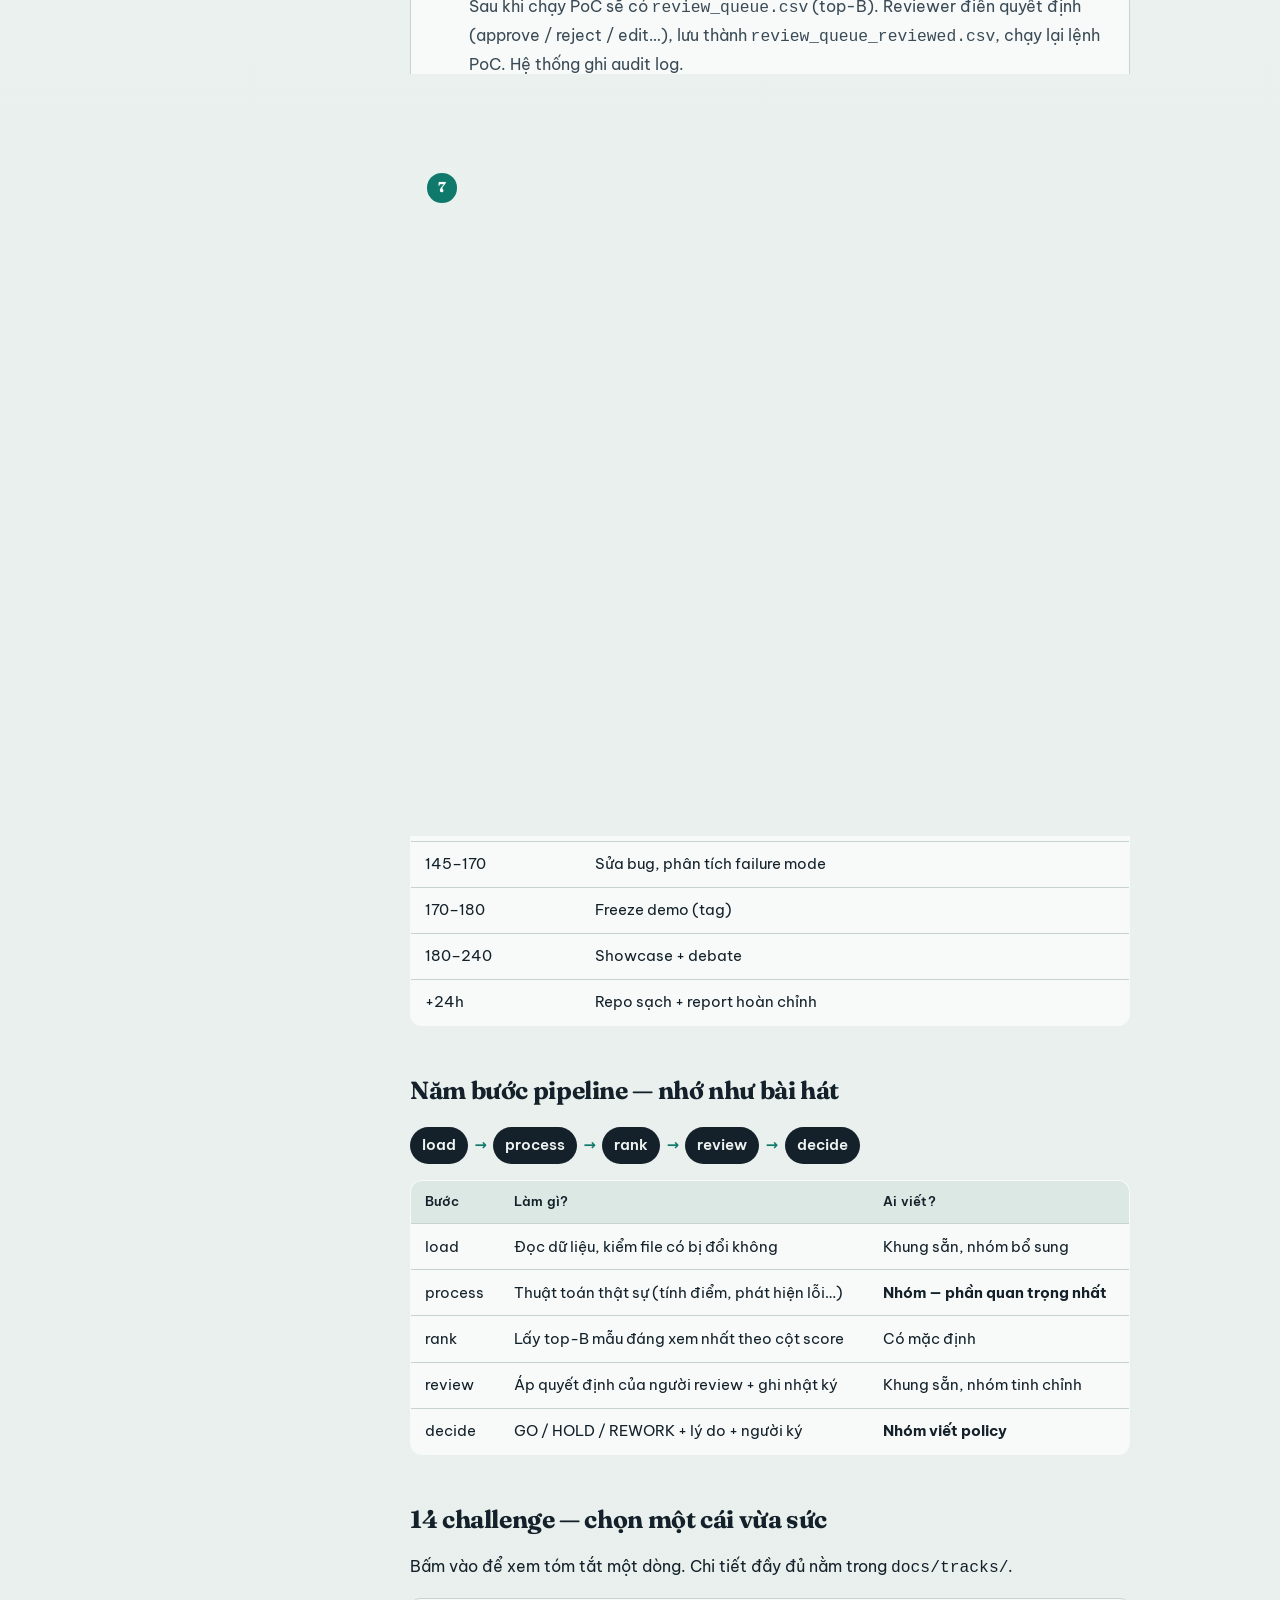
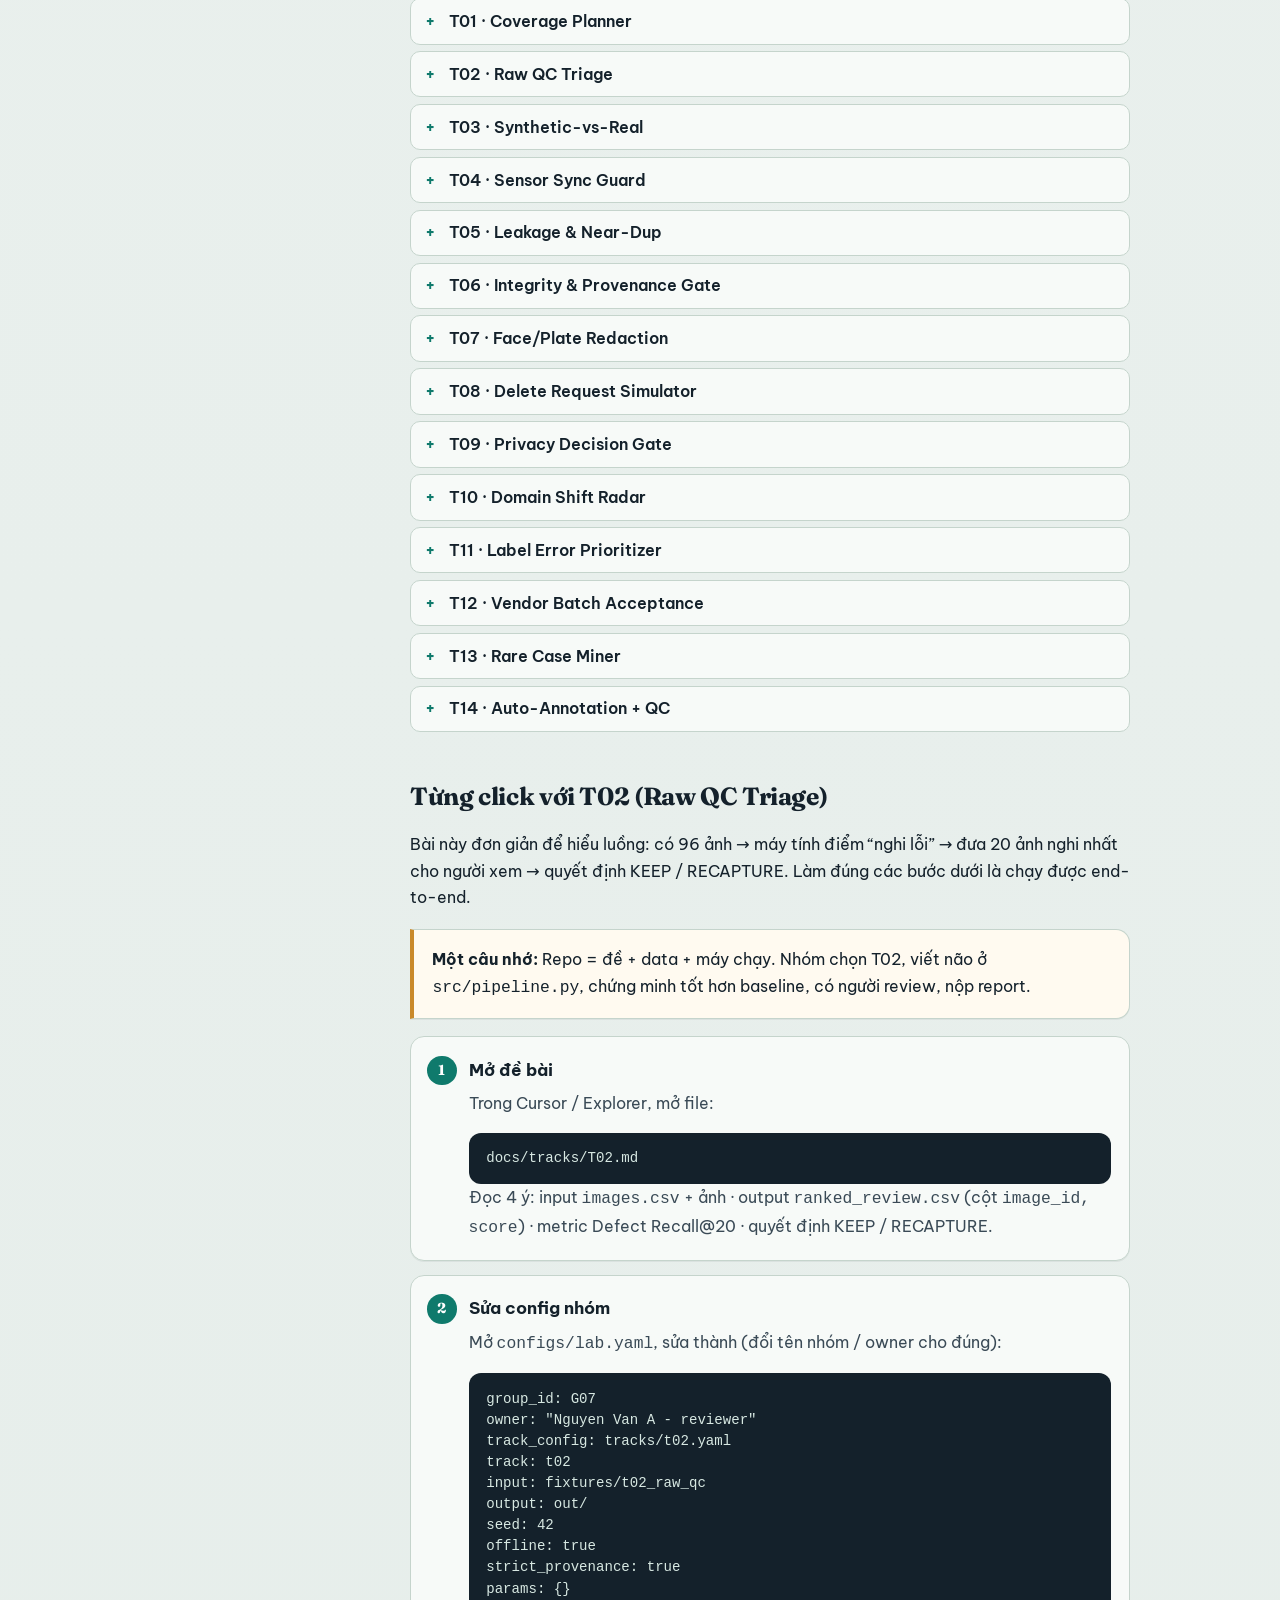
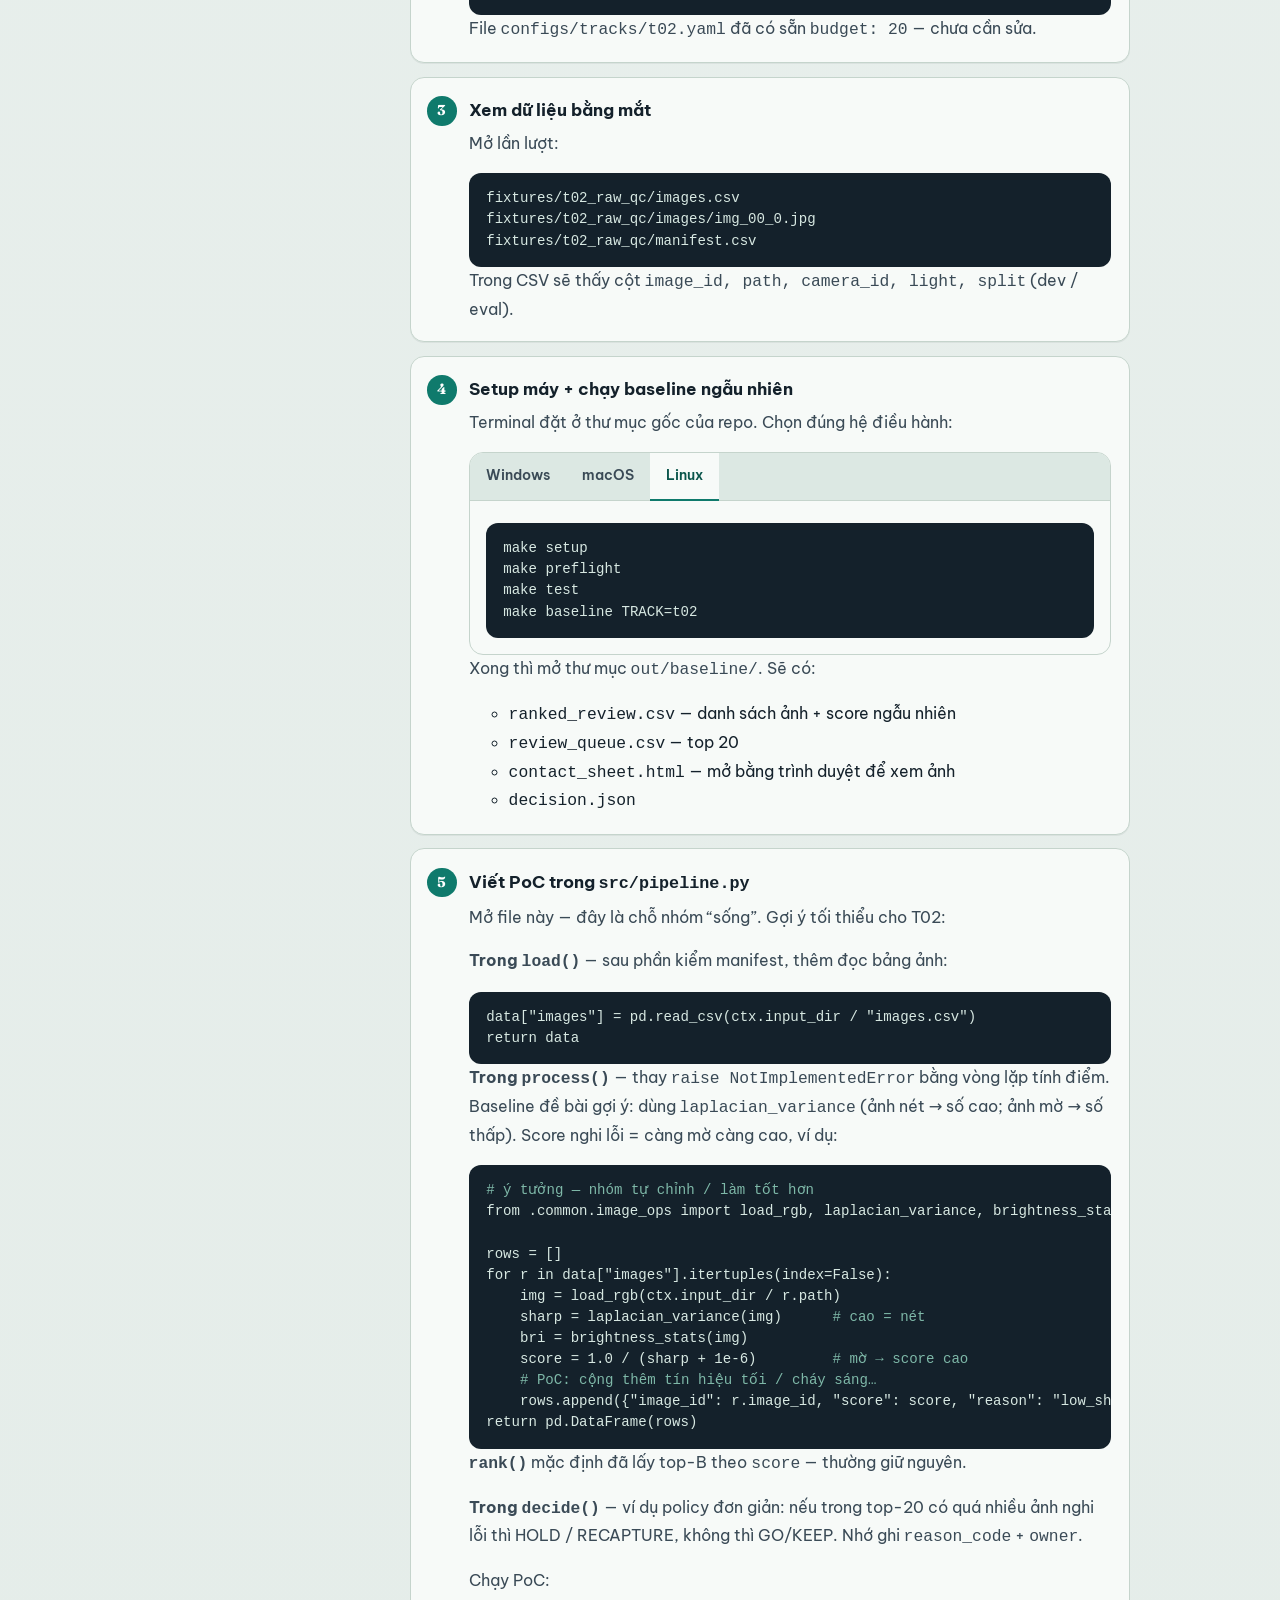
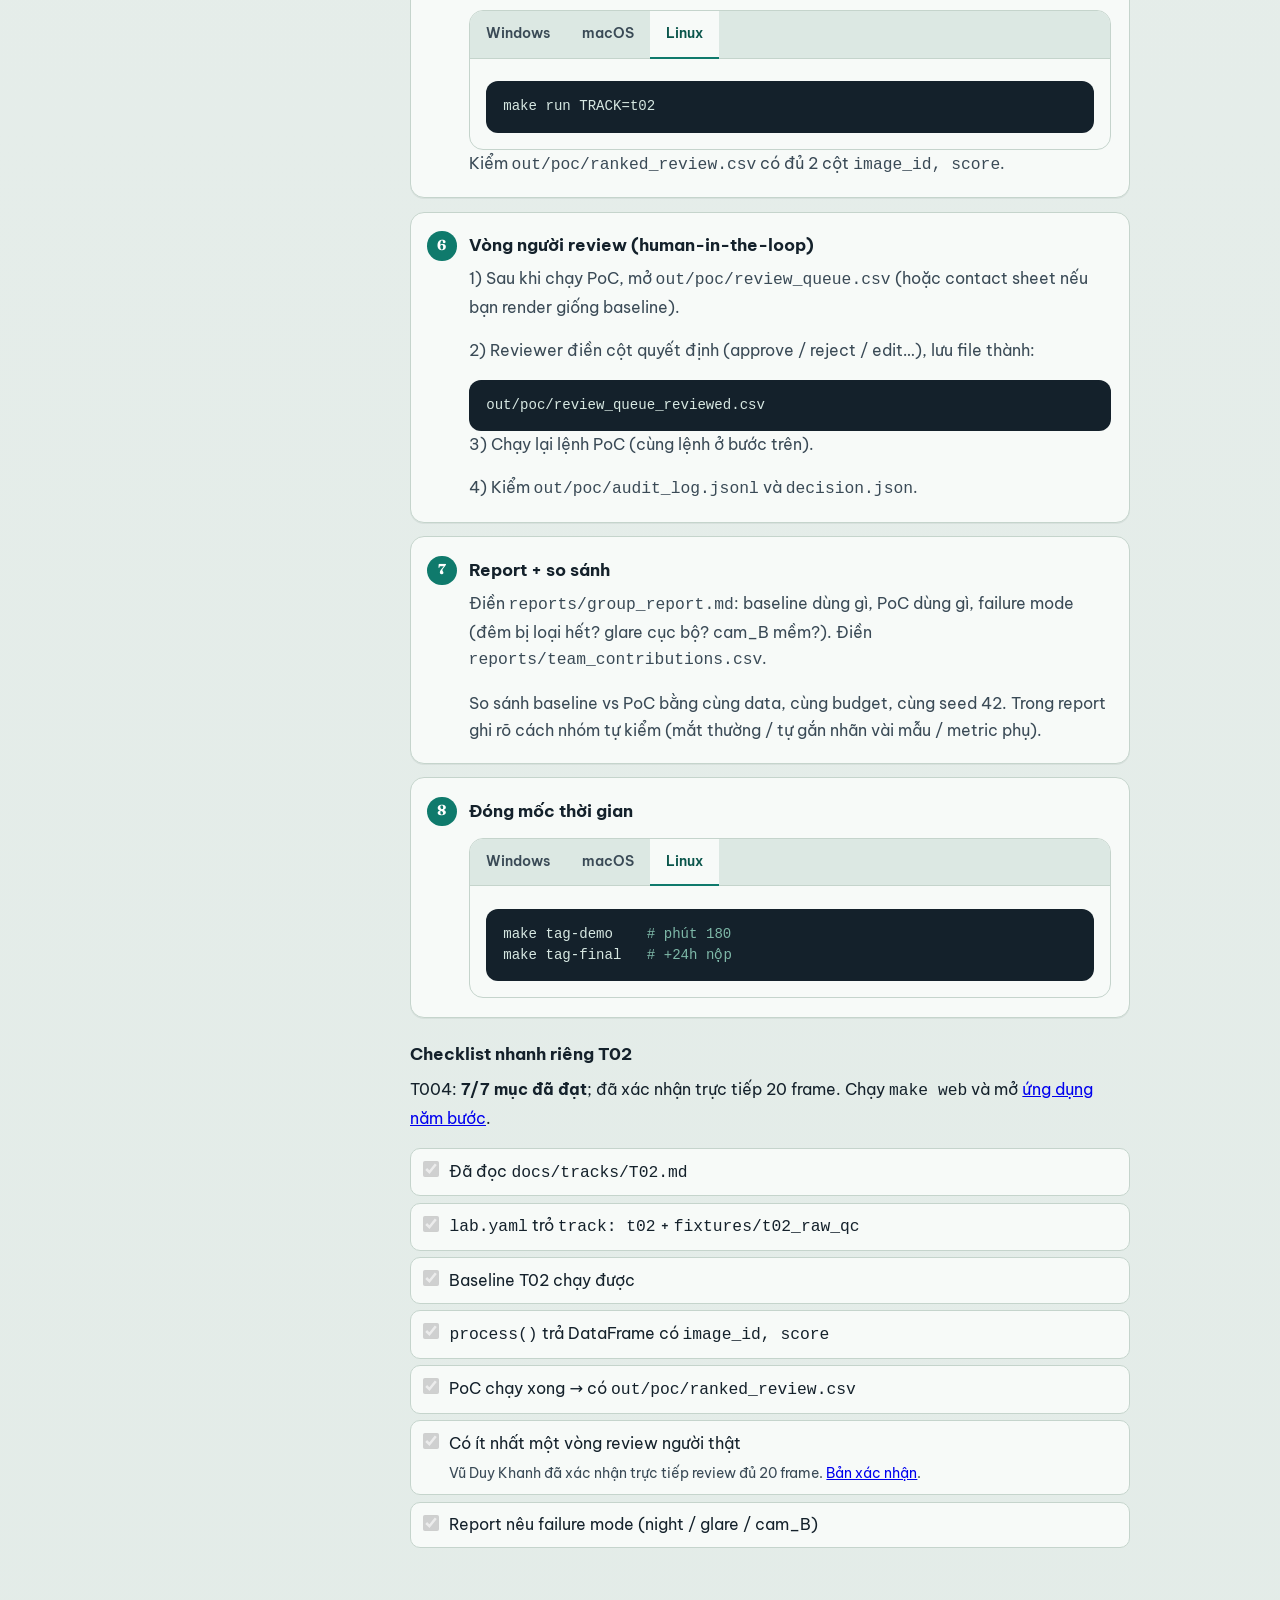
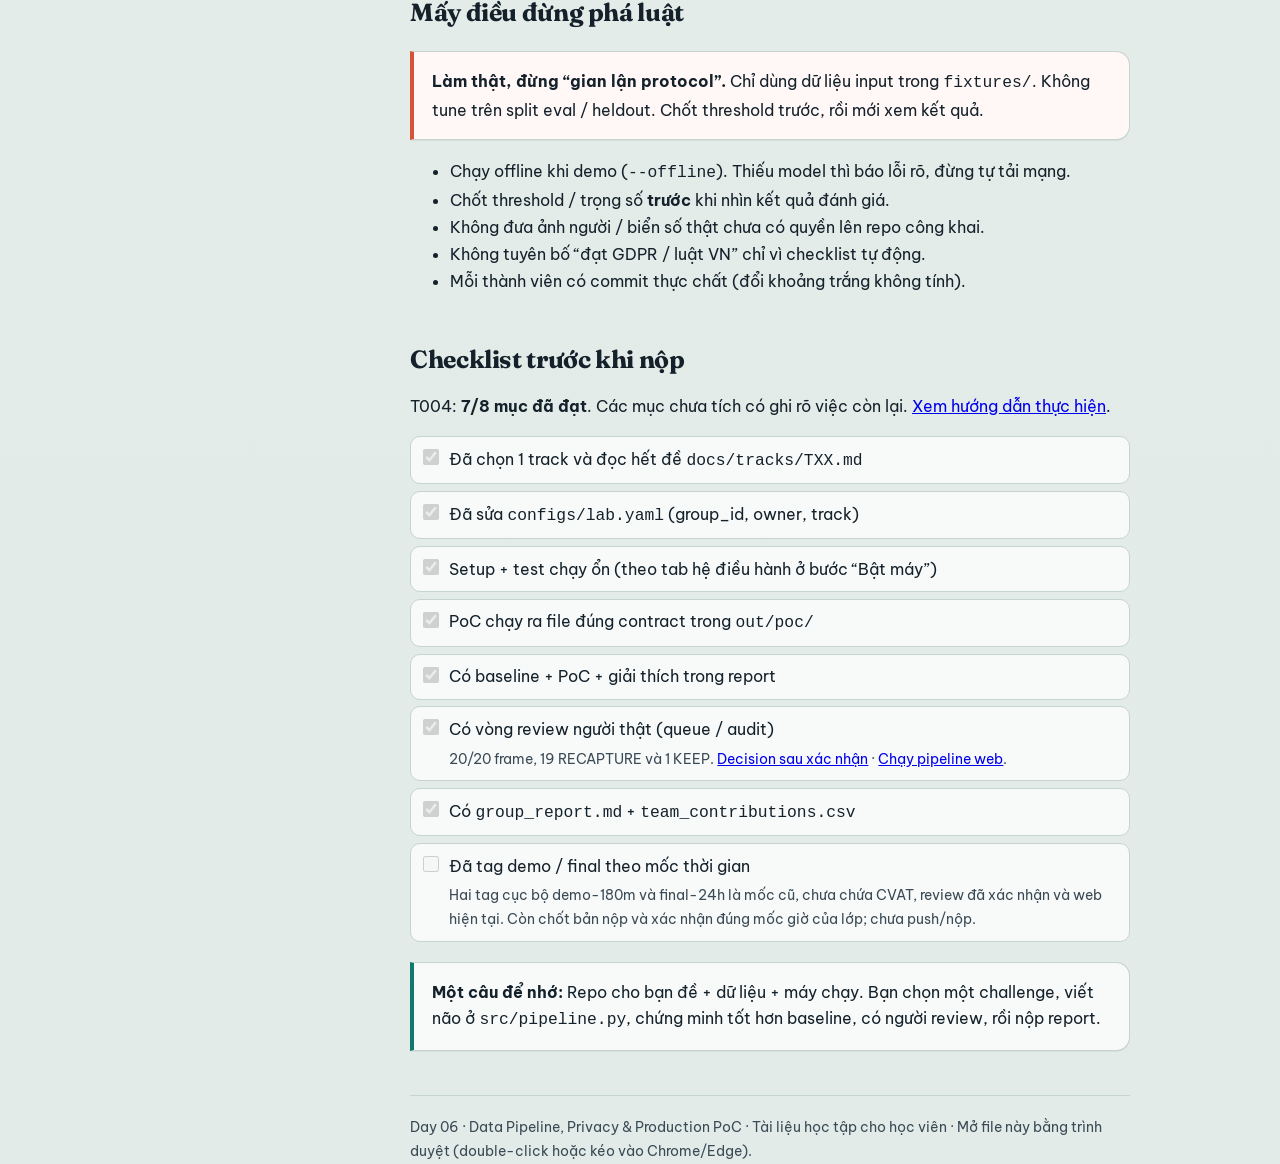
==== commit 9490610c: "fix: correct report reproduction and record submission audit" ====
--- a/HUONG_DAN_HOC_VIEN.html
+++ b/HUONG_DAN_HOC_VIEN.html
@@ -928,7 +928,7 @@
           <li><input type="checkbox" checked disabled aria-label="Đã đạt">Có baseline + PoC + giải thích trong report</li>
           <li><input type="checkbox" checked disabled aria-label="Đã đạt">Có vòng review người thật (queue / audit)<span class="pending-note">20/20 frame, 19 RECAPTURE và 1 KEEP. <a href="reports/evidence/human_review/decision.json">Decision sau xác nhận</a> · <a href="docs/HUONG_DAN_CHAY_DEMO_T004.md">Chạy pipeline web</a>.</span></li>
           <li><input type="checkbox" checked disabled aria-label="Đã đạt">Có <code>group_report.md</code> + <code>team_contributions.csv</code></li>
-          <li><input type="checkbox" disabled aria-label="Chưa đạt">Đã tag demo / final theo mốc thời gian<span class="pending-note">Đã tạo hai tag cục bộ demo-180m và final-24h. Còn xác nhận đúng mốc giờ của lớp; chưa push/nộp.</span></li>
+          <li><input type="checkbox" disabled aria-label="Chưa đạt">Đã tag demo / final theo mốc thời gian<span class="pending-note">Hai tag cục bộ demo-180m và final-24h là mốc cũ, chưa chứa CVAT, review đã xác nhận và web hiện tại. Còn chốt bản nộp và xác nhận đúng mốc giờ của lớp; chưa push/nộp.</span></li>
         </ul>
 
         <div class="callout" style="margin-top: 1.25rem;">
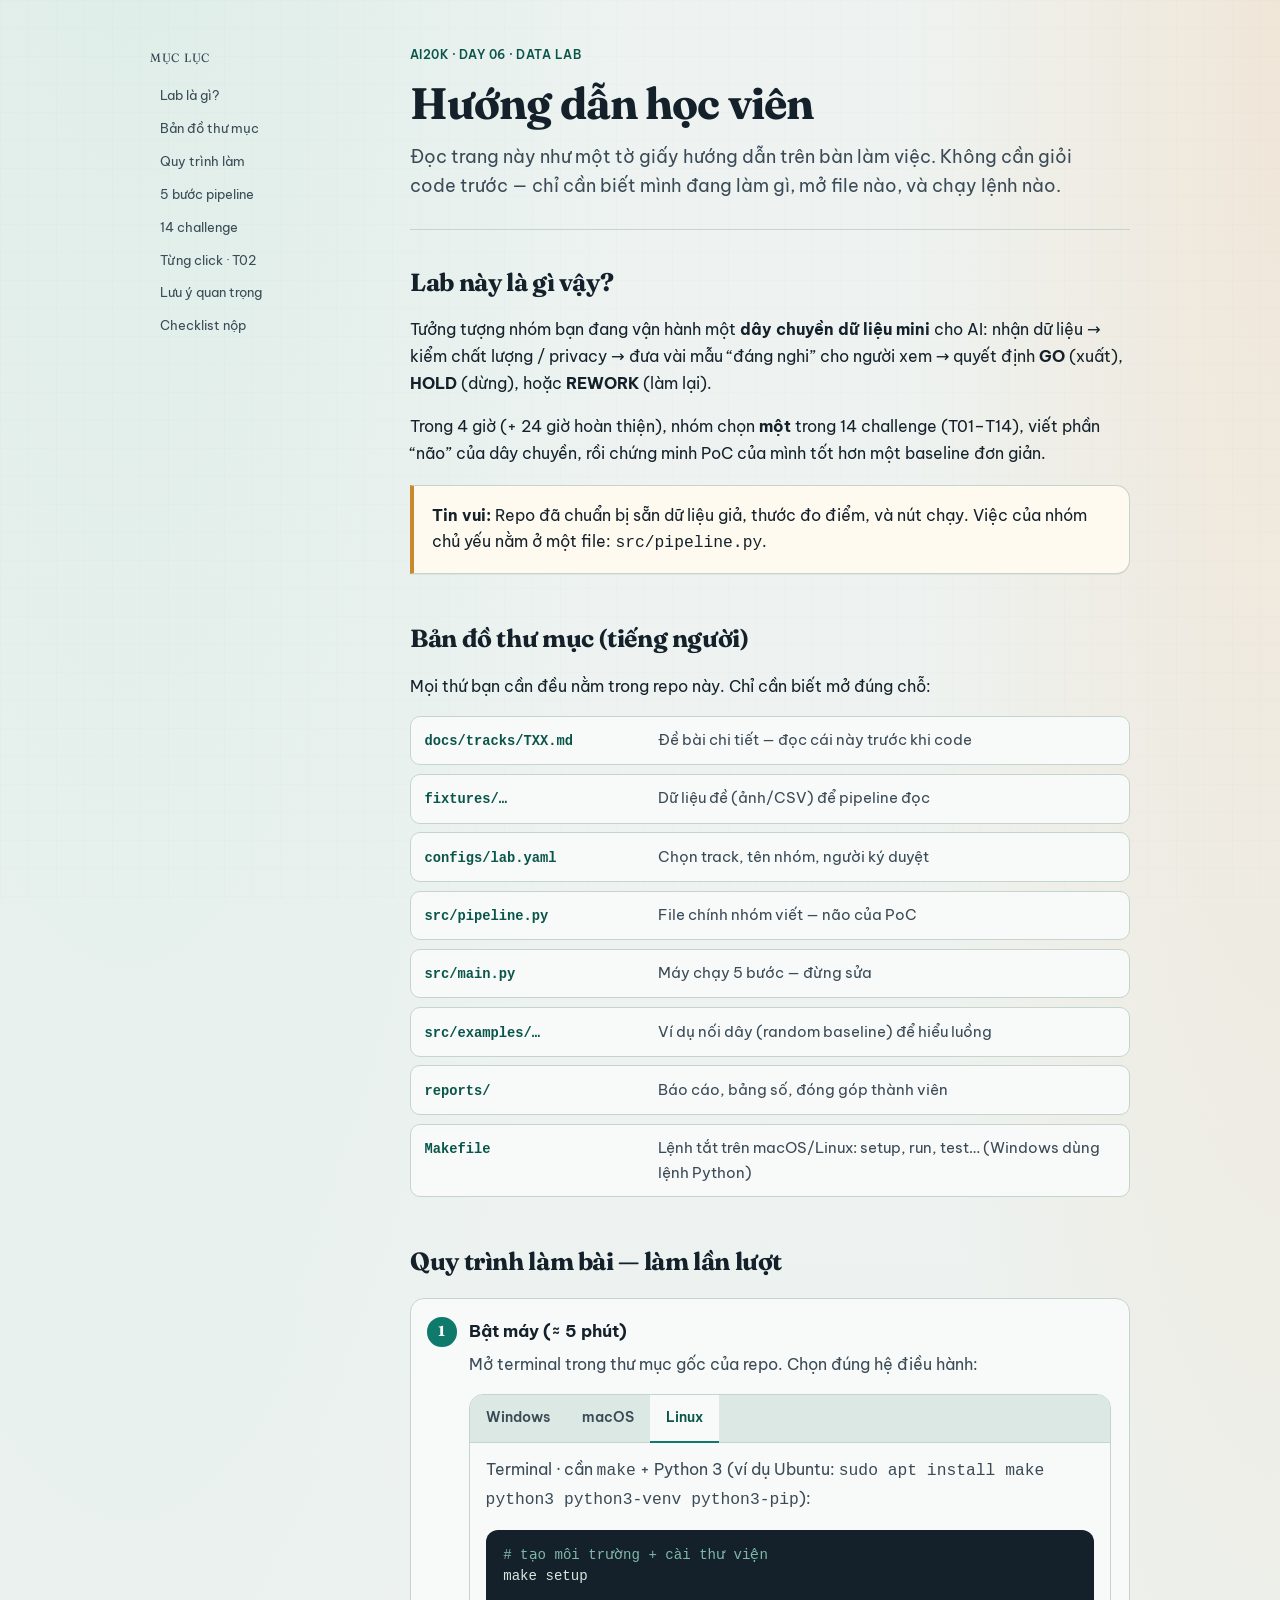
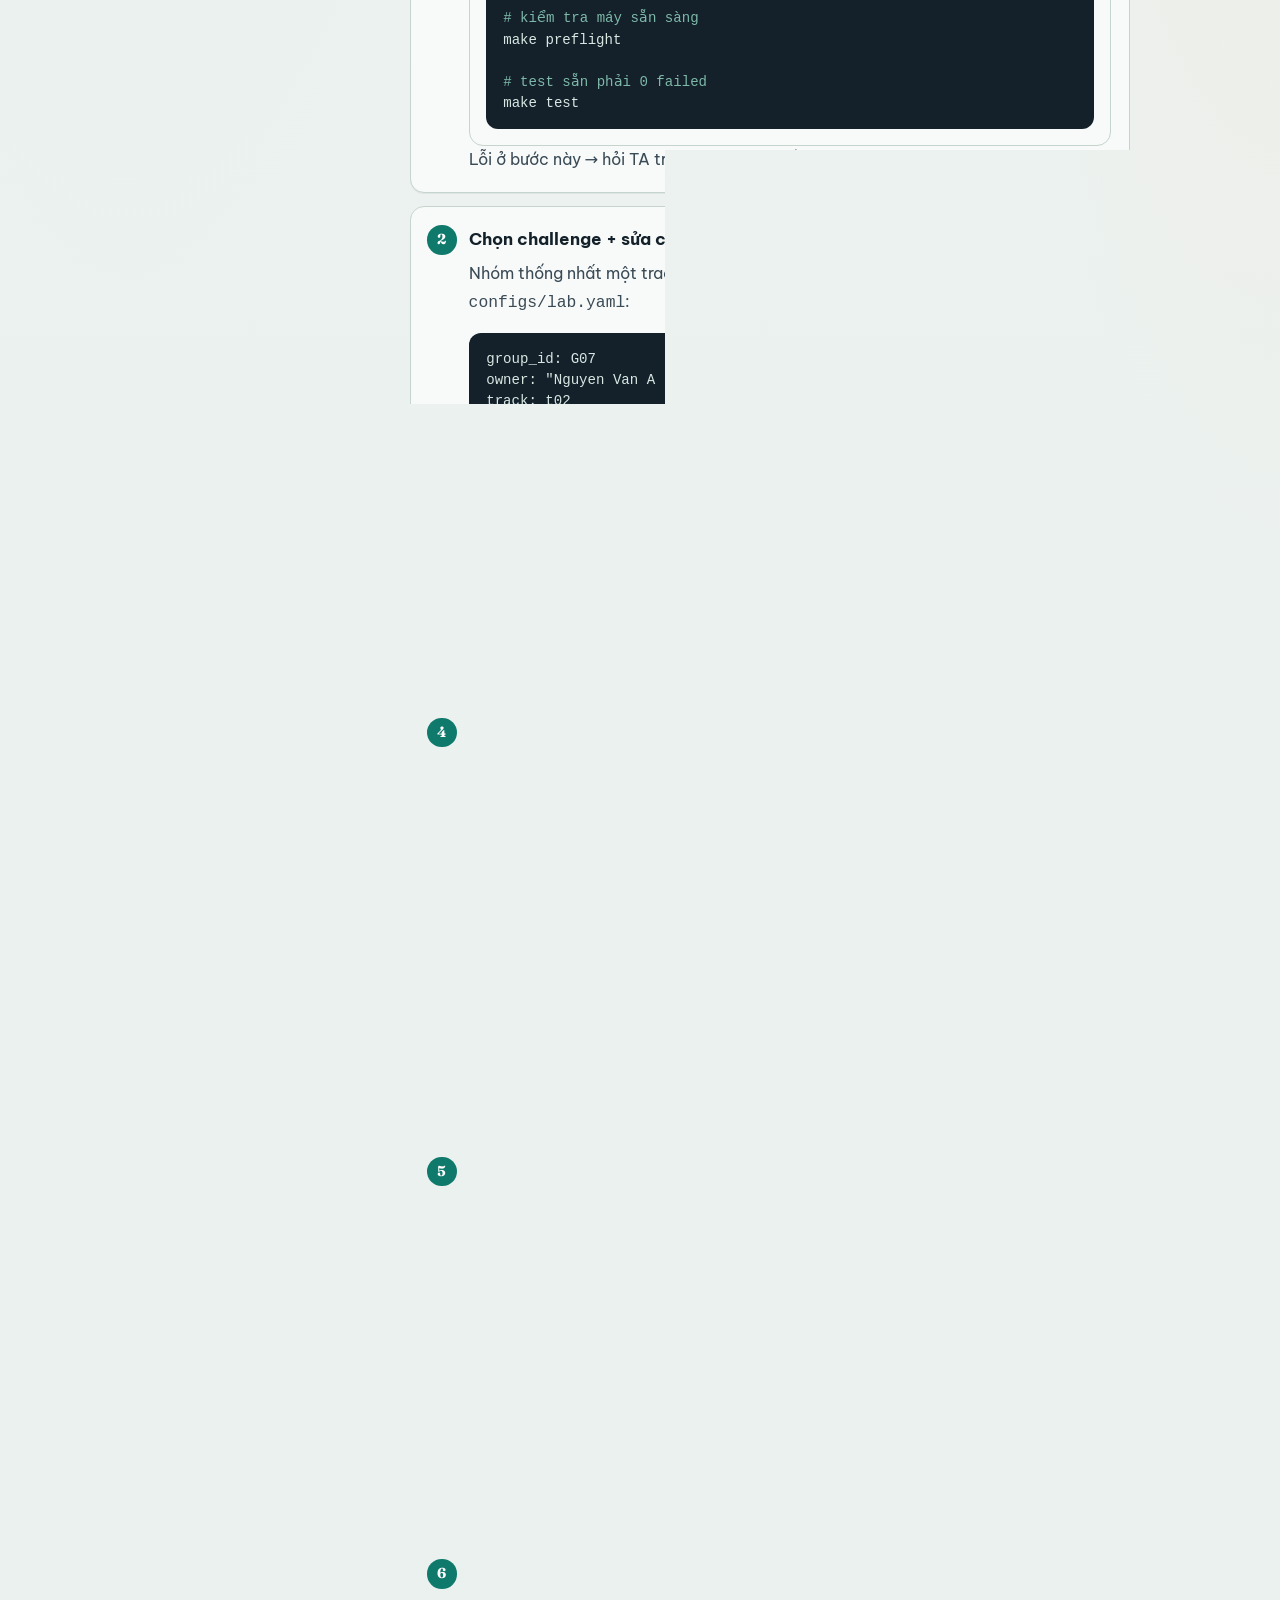
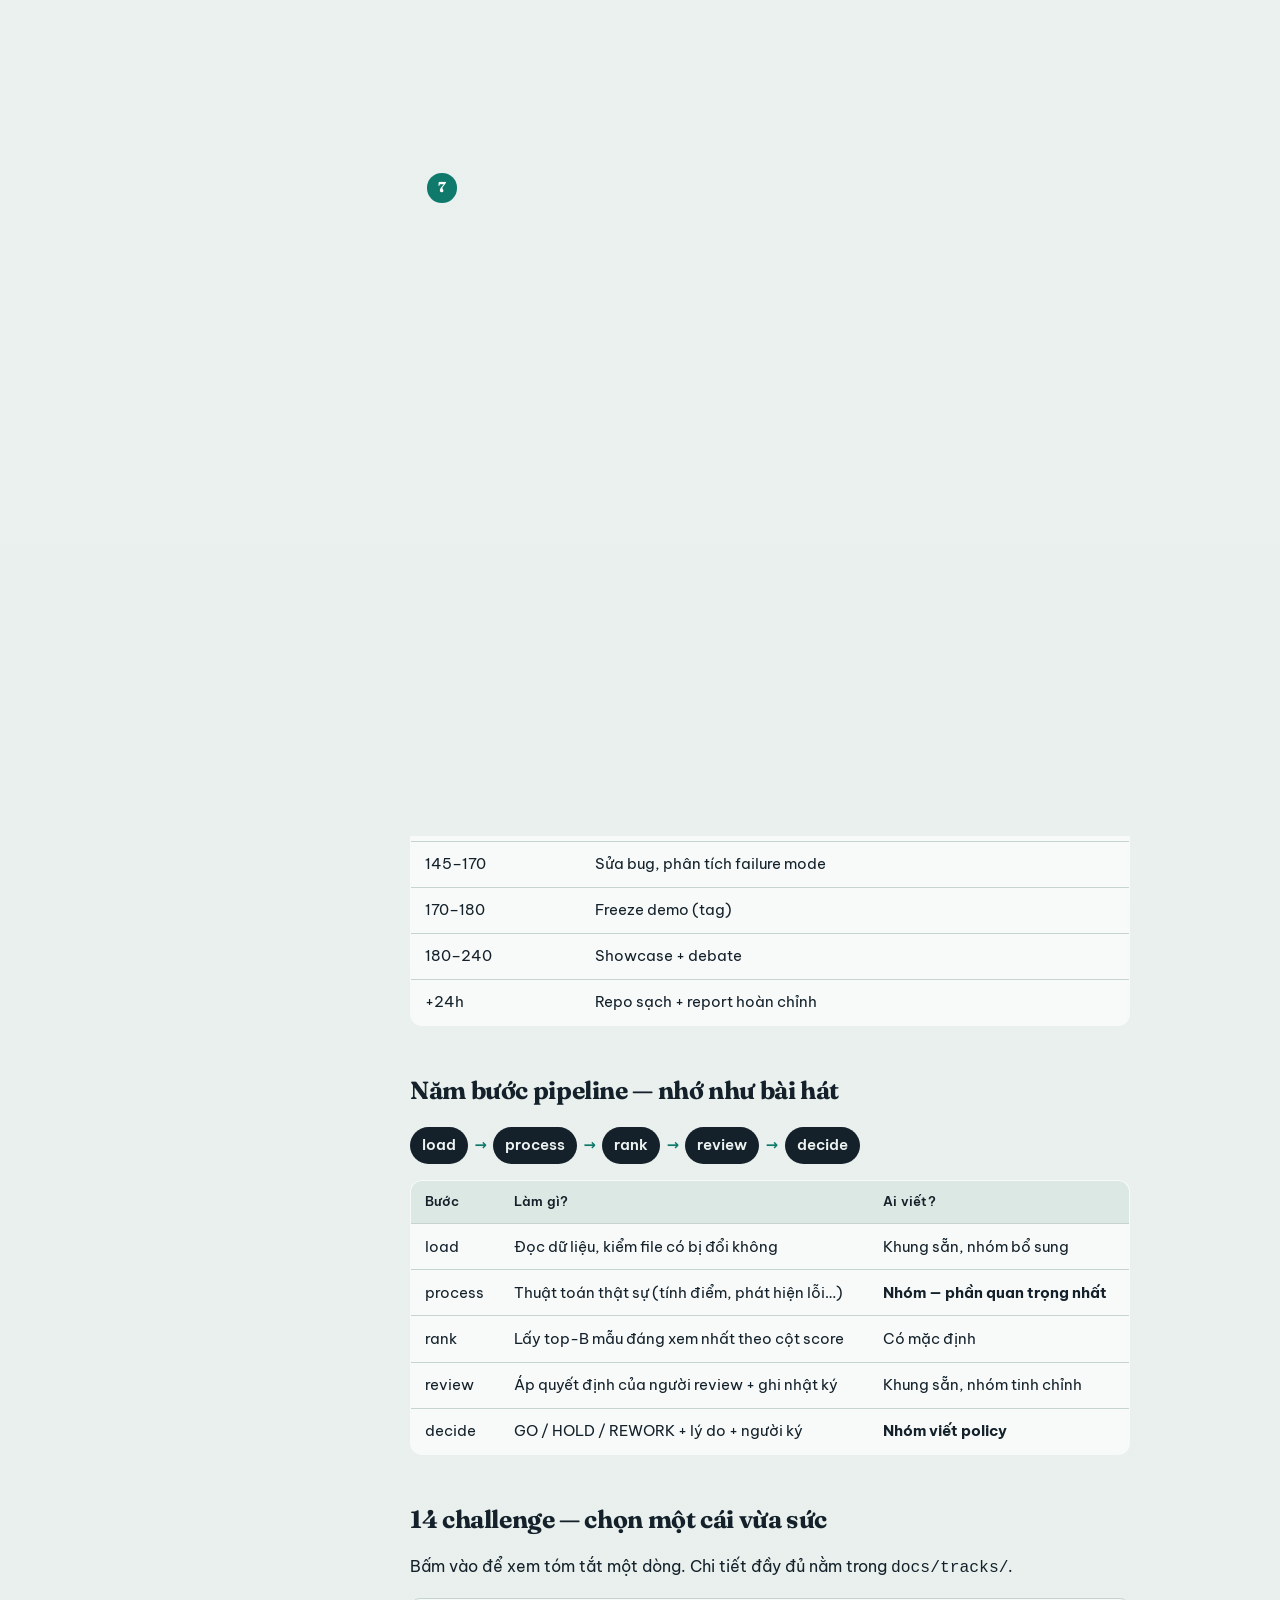
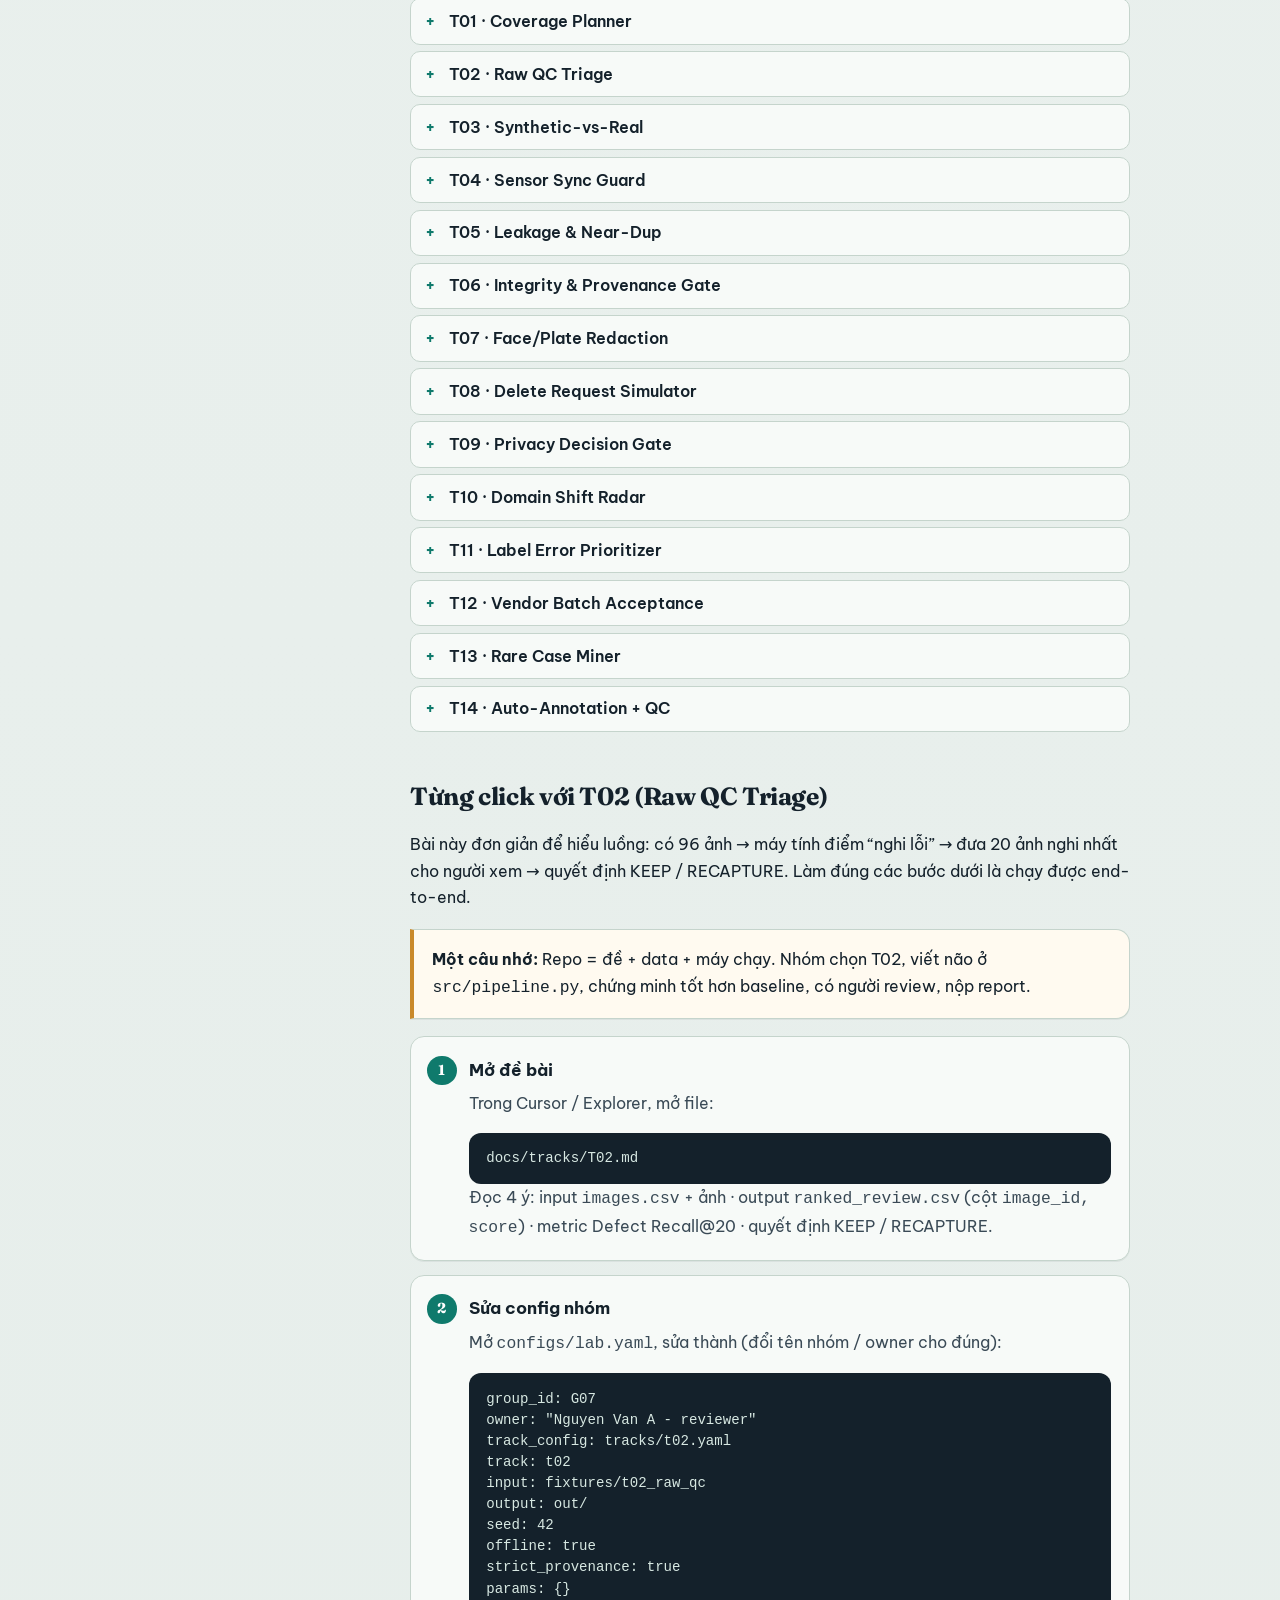
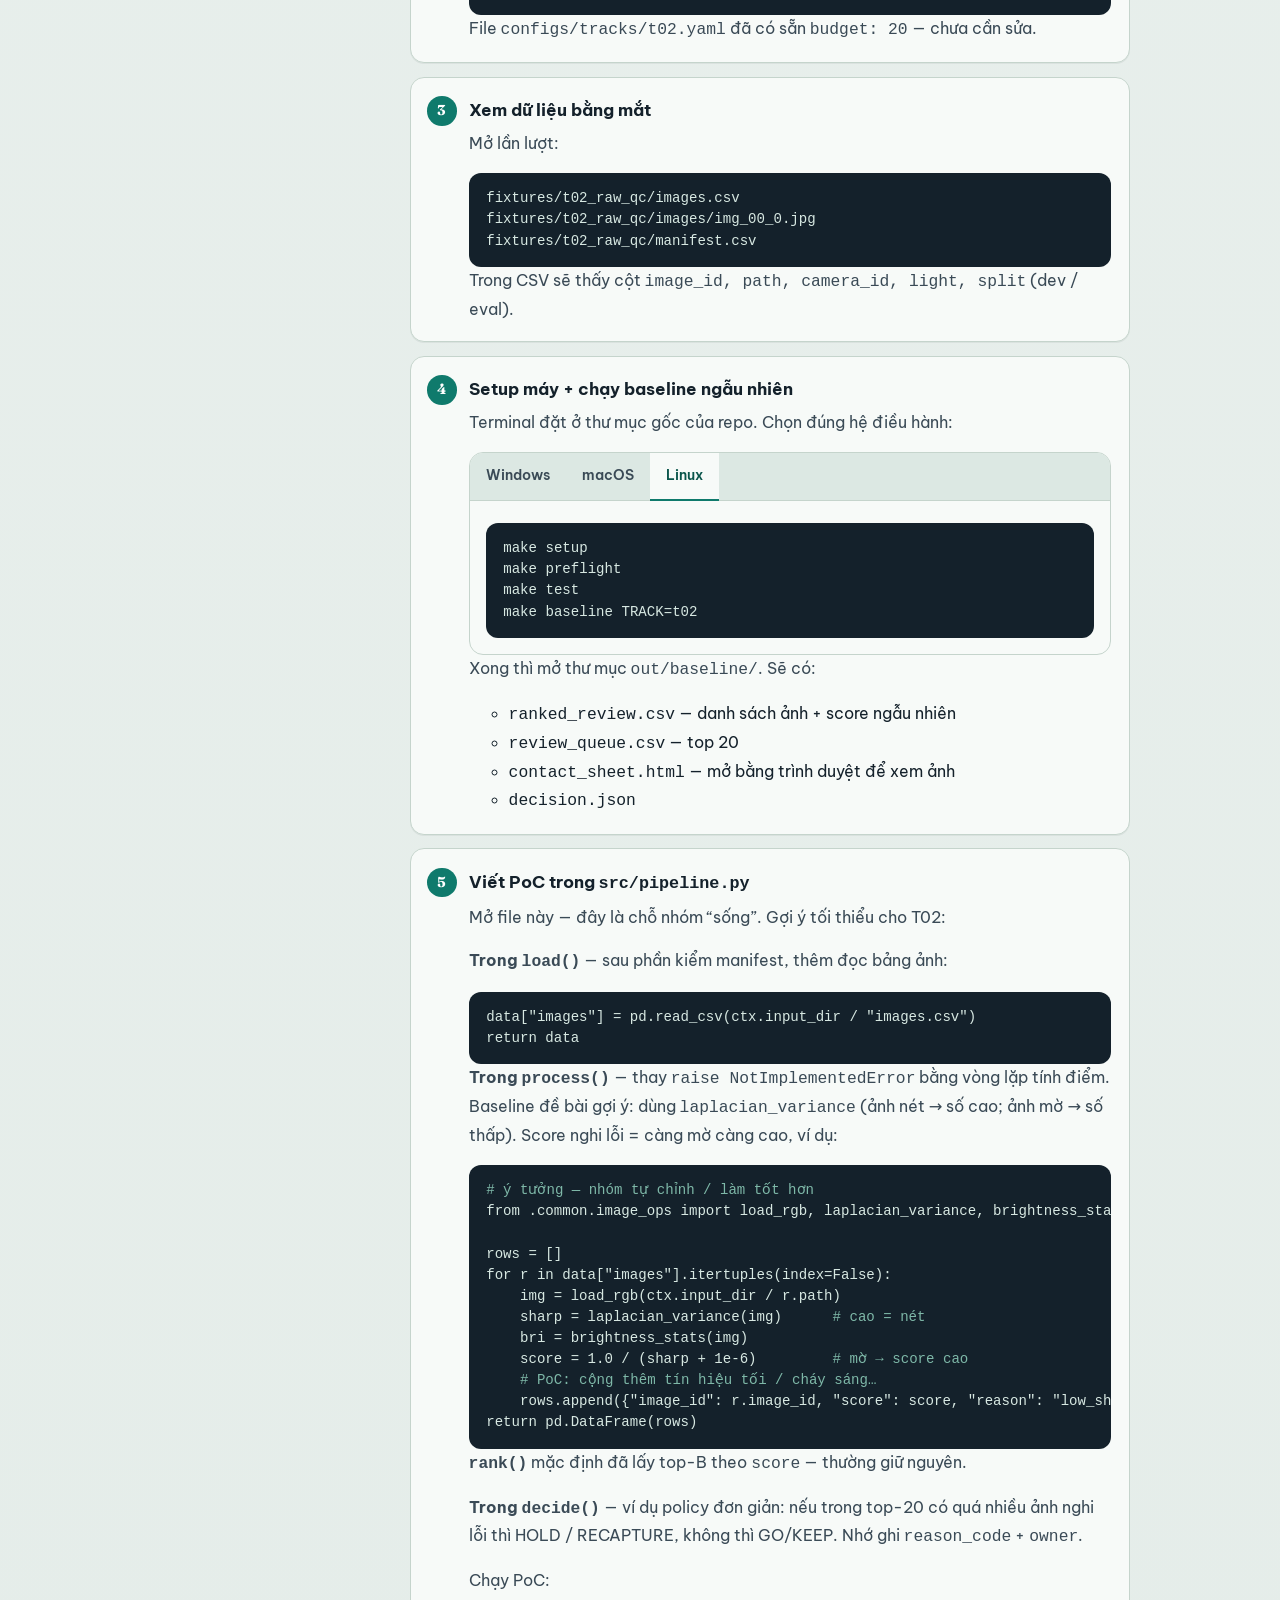
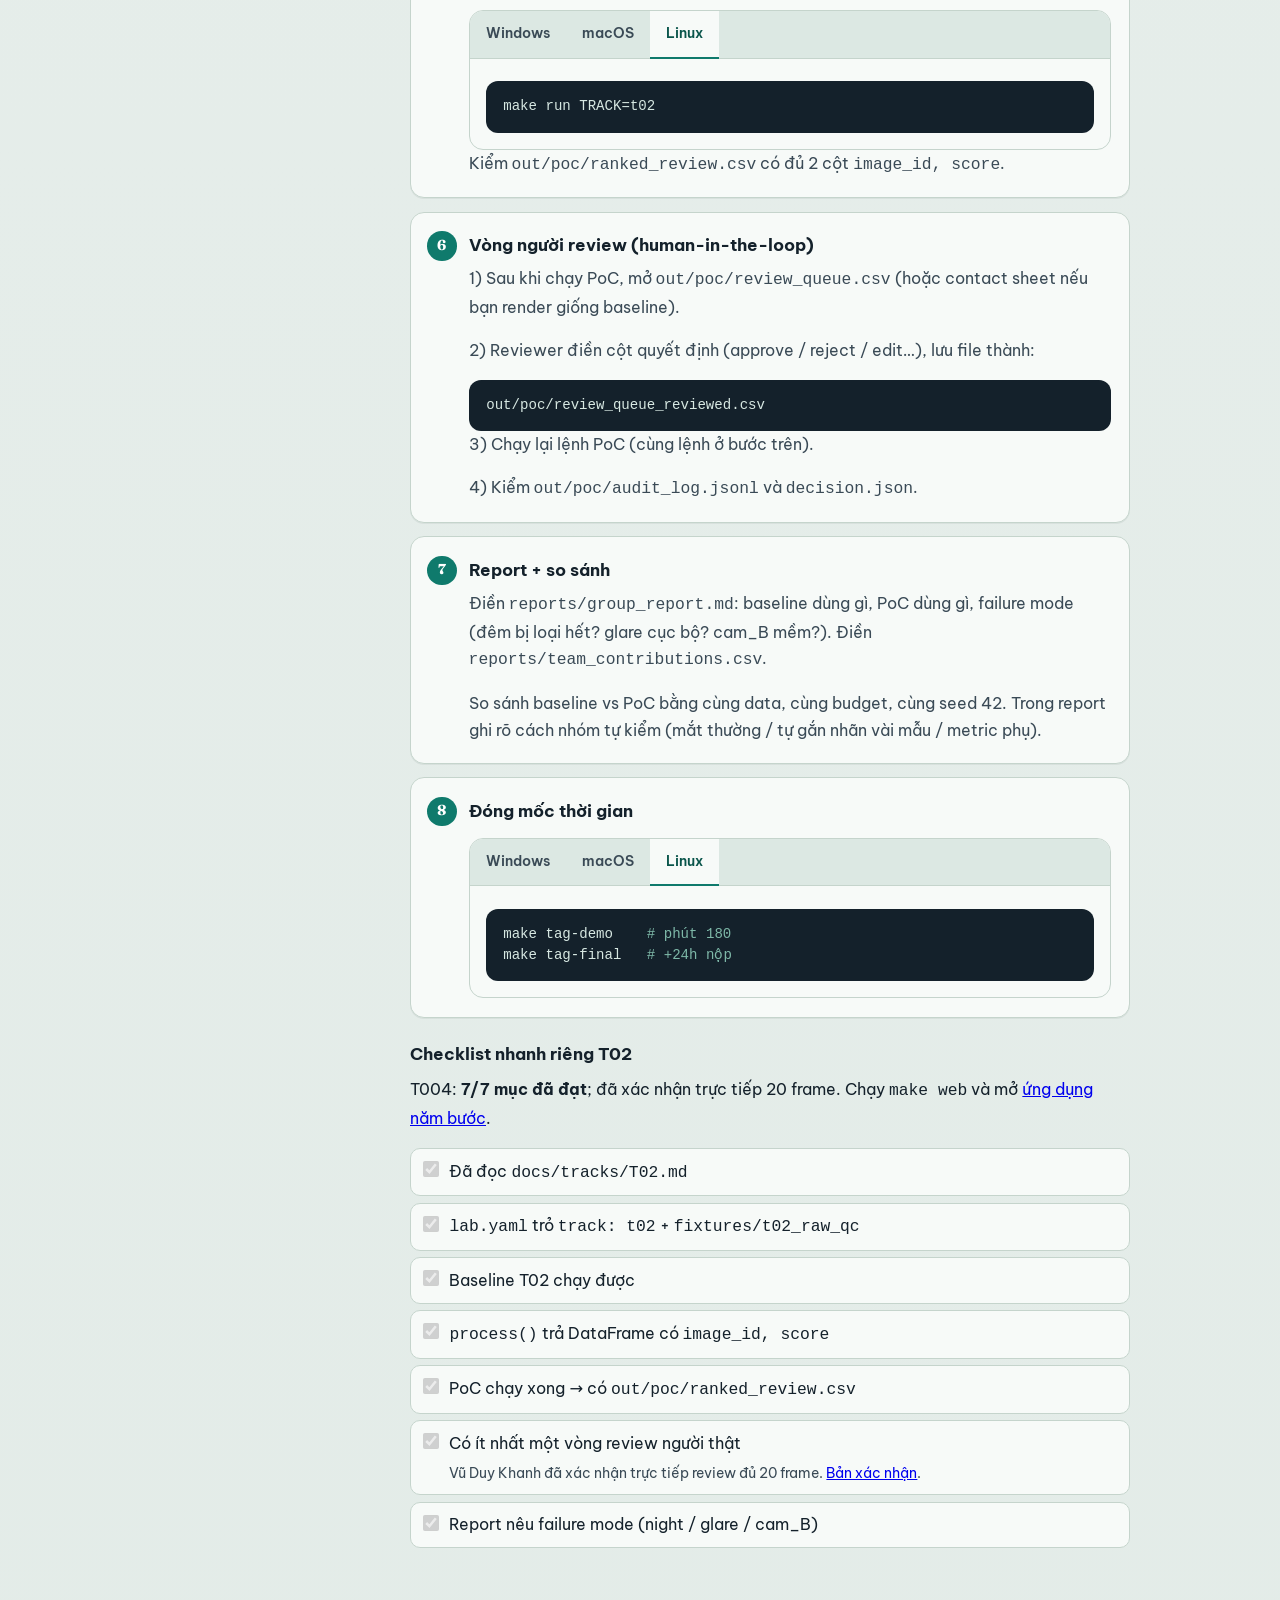
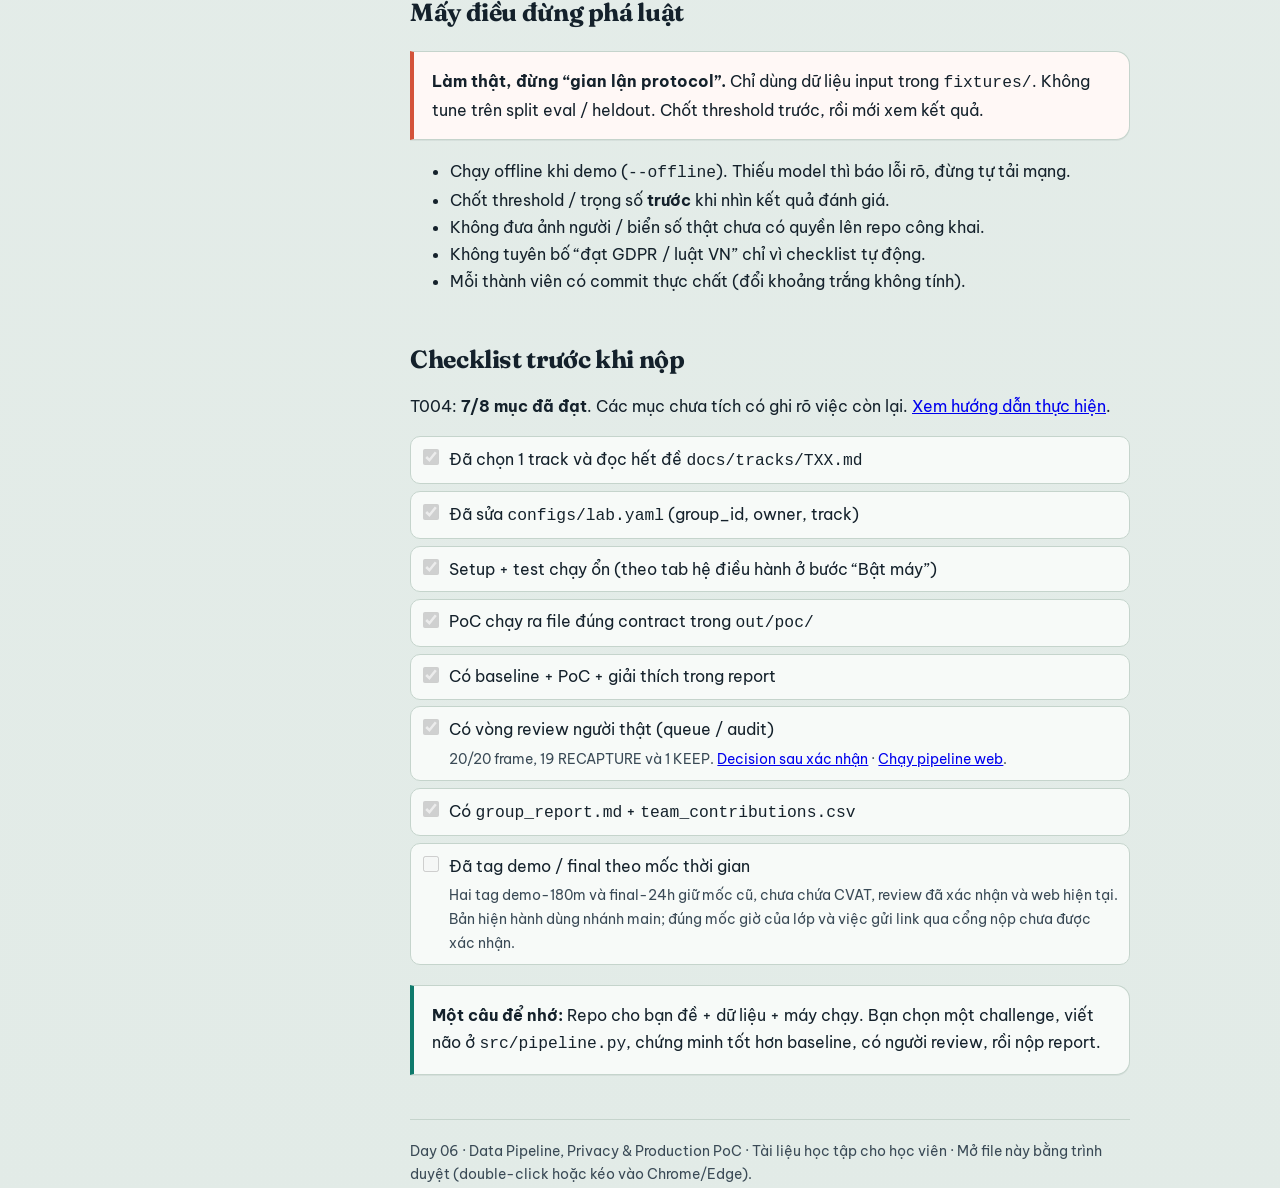
==== commit c64d7d67: "chore: ignore local workspace and prepare GitHub publication" ====
--- a/HUONG_DAN_HOC_VIEN.html
+++ b/HUONG_DAN_HOC_VIEN.html
@@ -928,7 +928,7 @@
           <li><input type="checkbox" checked disabled aria-label="Đã đạt">Có baseline + PoC + giải thích trong report</li>
           <li><input type="checkbox" checked disabled aria-label="Đã đạt">Có vòng review người thật (queue / audit)<span class="pending-note">20/20 frame, 19 RECAPTURE và 1 KEEP. <a href="reports/evidence/human_review/decision.json">Decision sau xác nhận</a> · <a href="docs/HUONG_DAN_CHAY_DEMO_T004.md">Chạy pipeline web</a>.</span></li>
           <li><input type="checkbox" checked disabled aria-label="Đã đạt">Có <code>group_report.md</code> + <code>team_contributions.csv</code></li>
-          <li><input type="checkbox" disabled aria-label="Chưa đạt">Đã tag demo / final theo mốc thời gian<span class="pending-note">Hai tag cục bộ demo-180m và final-24h là mốc cũ, chưa chứa CVAT, review đã xác nhận và web hiện tại. Còn chốt bản nộp và xác nhận đúng mốc giờ của lớp; chưa push/nộp.</span></li>
+          <li><input type="checkbox" disabled aria-label="Chưa đạt">Đã tag demo / final theo mốc thời gian<span class="pending-note">Hai tag demo-180m và final-24h giữ mốc cũ, chưa chứa CVAT, review đã xác nhận và web hiện tại. Bản hiện hành dùng nhánh main; đúng mốc giờ của lớp và việc gửi link qua cổng nộp chưa được xác nhận.</span></li>
         </ul>
 
         <div class="callout" style="margin-top: 1.25rem;">
